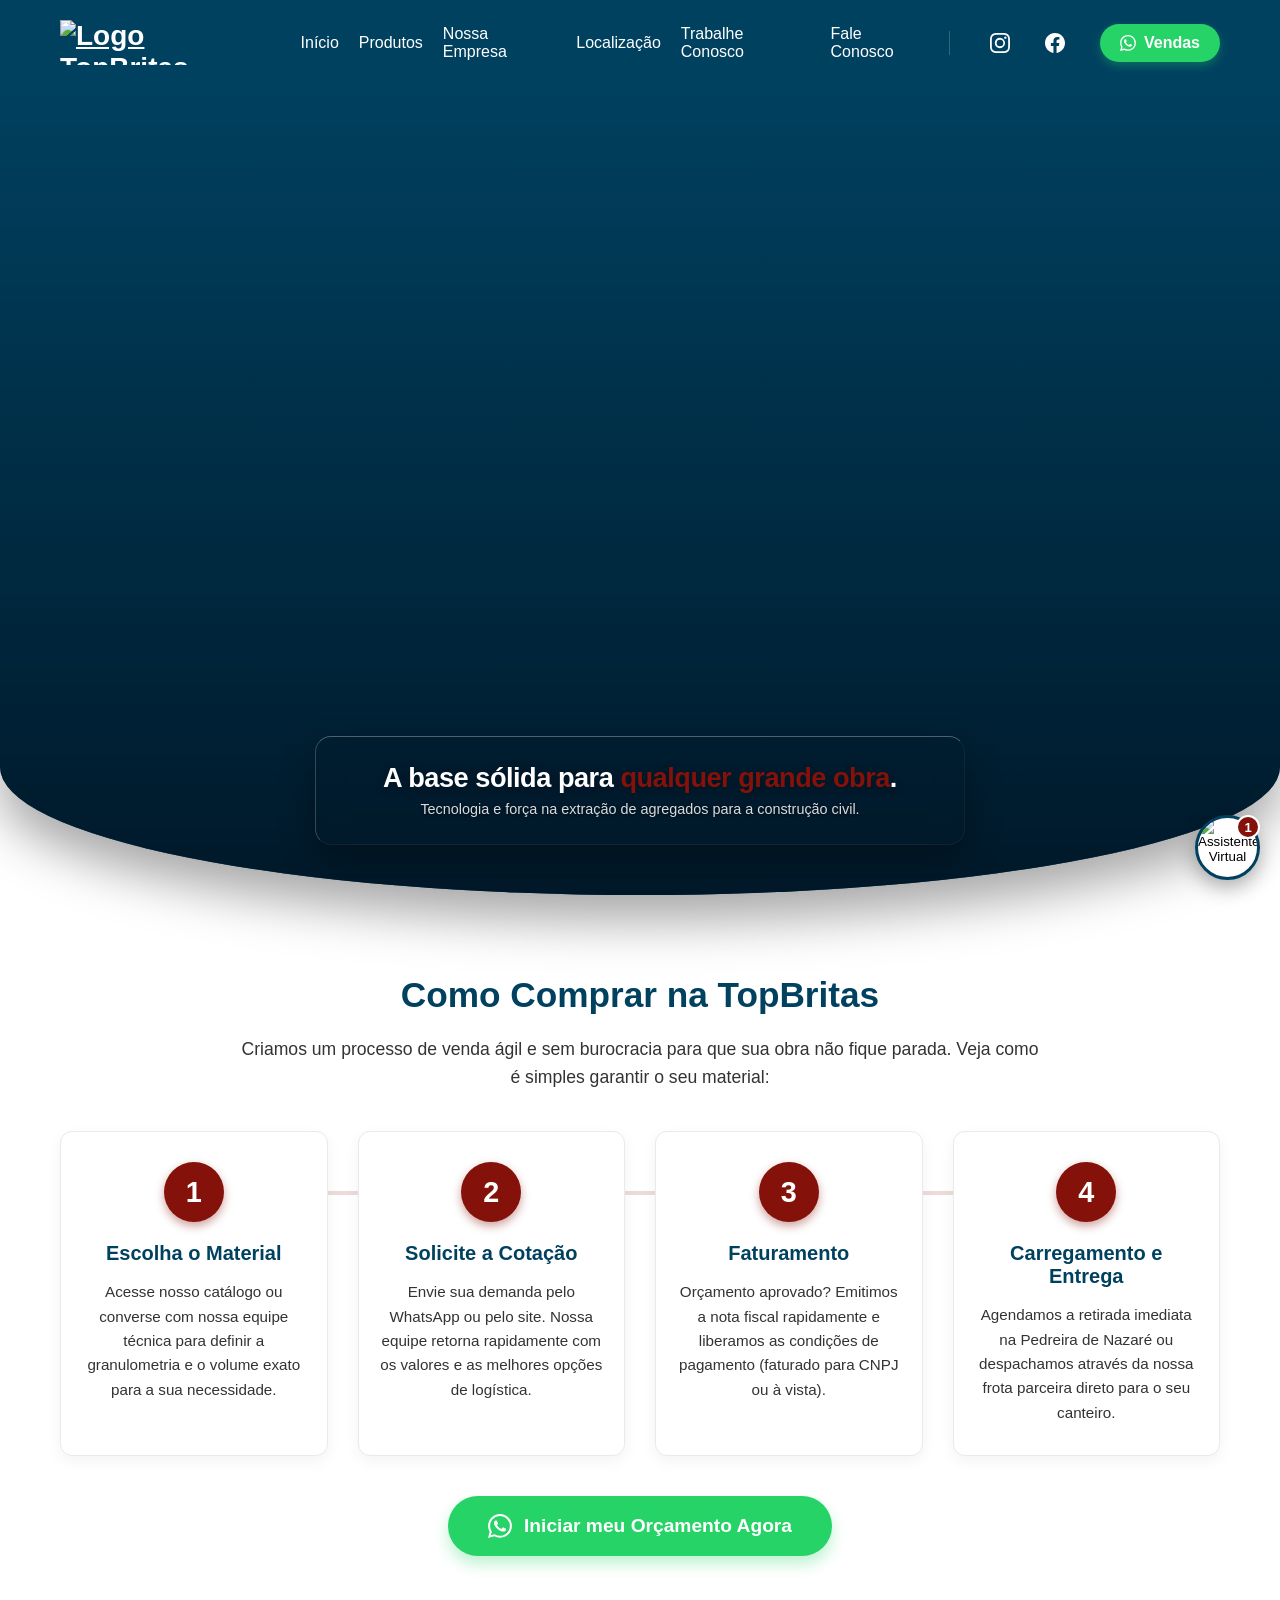
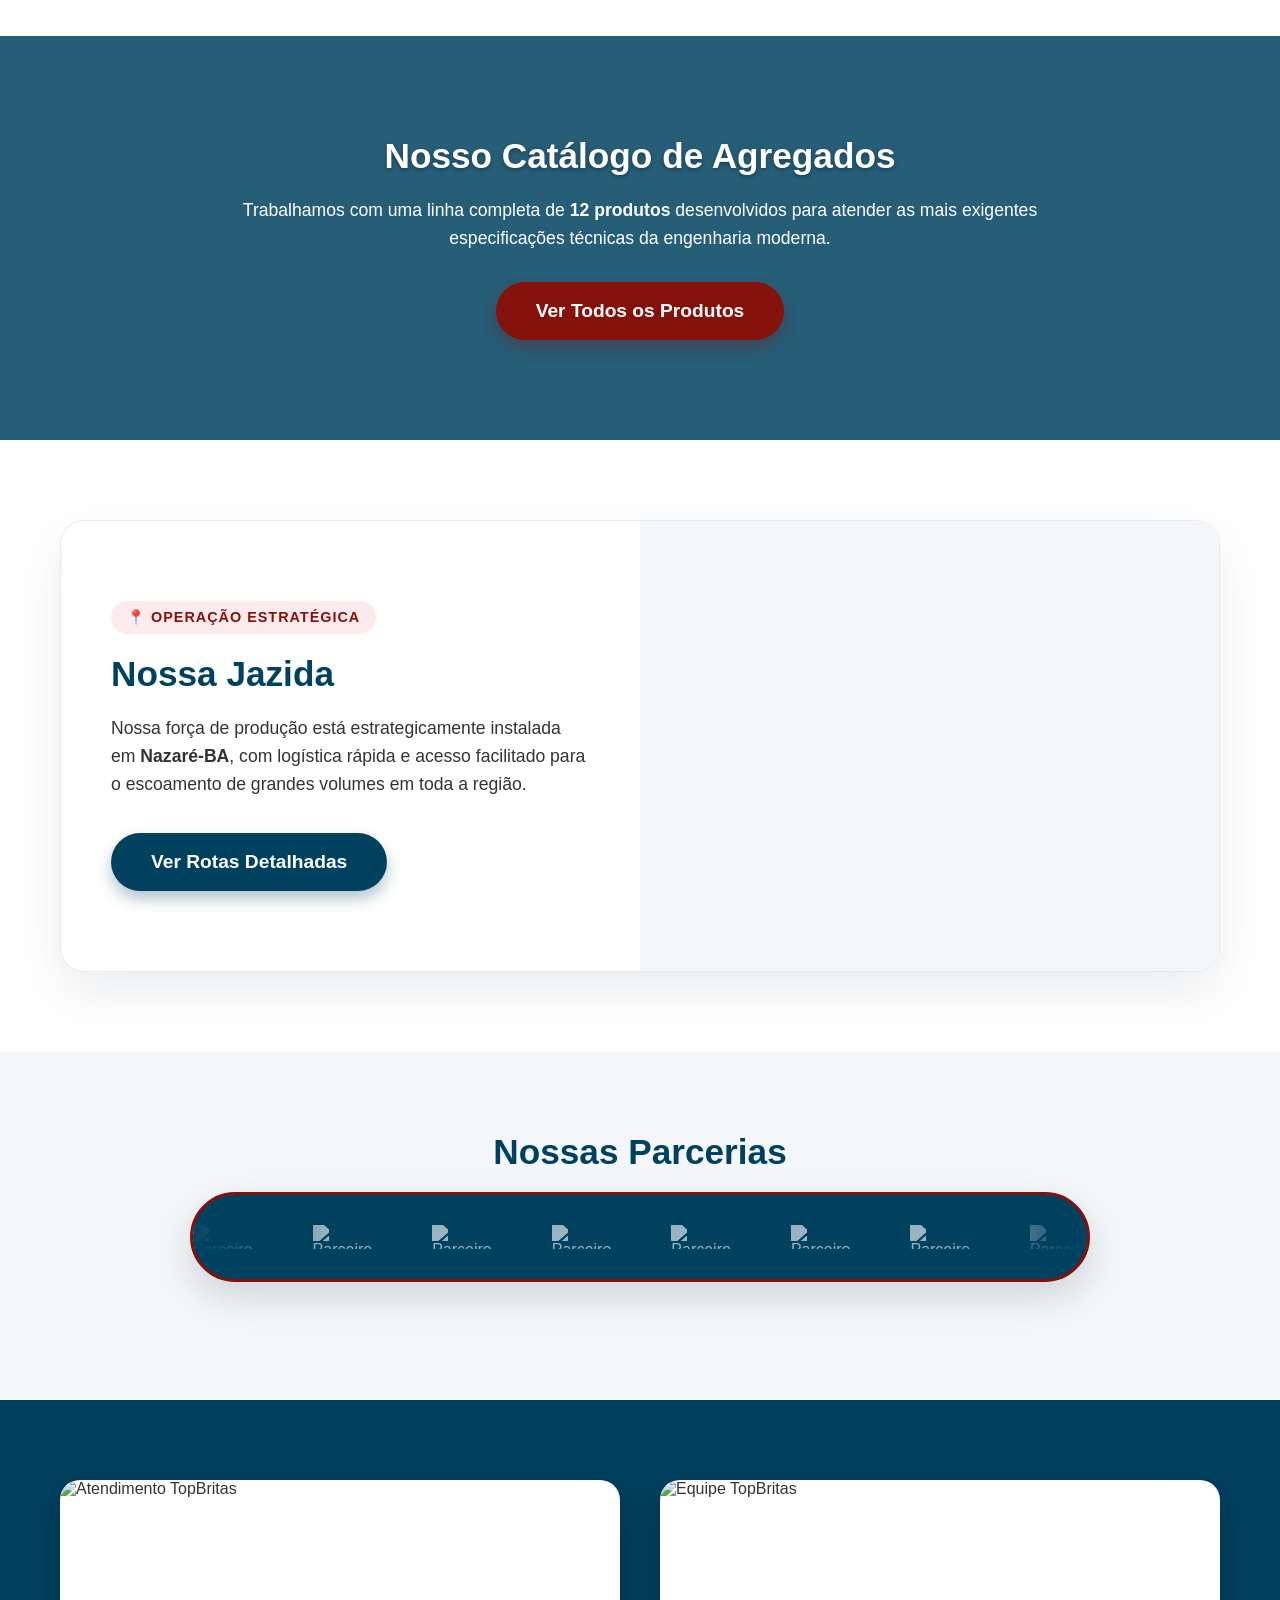
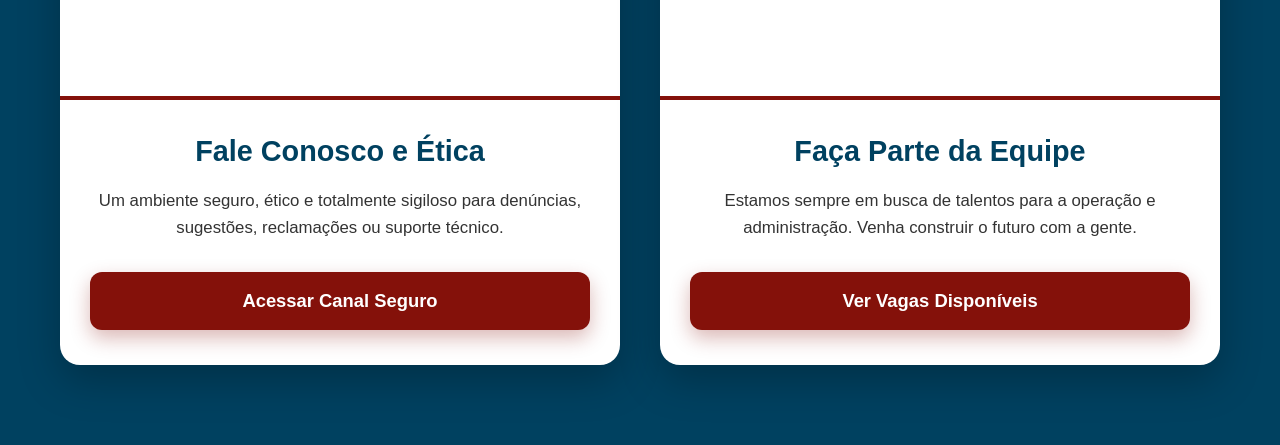
==== index.html @ 346b54e3 "Add files via upload" ====
<!DOCTYPE html>
<html lang="pt-BR">
<head>
    <meta charset="UTF-8">
    <meta name="viewport" content="width=device-width, initial-scale=1.0">
    <title>topbritas</title>
    <link rel="stylesheet" href="style.css">
    
    <!-- Ícone da aba do navegador (Favicon) -->
    <link rel="icon" href="IMG/tb.png" type="image/png">
</head>
<body>

<!-- Cabeçalho e Menu Direcionando para Novas Páginas -->
    <header class="header">
        <div class="container navbar">
            <!-- Logo em Imagem (Substitua o src pelo caminho real da sua logo) -->
            <a href="index.html" class="logo">
                <img src="IMG/Ativo 3Topbritas.png" alt="Logo TopBritas" class="logo-img">
            </a>
           <nav class="menu-desktop">
                <a href="index.html">Início</a>
                <a href="catalogo.html">Produtos</a>
                <a href="empresa.html">Nossa Empresa</a>               
                <a href="#localizacao">Localização</a> 
                <a href="https://gruposv.vagas.solides.com.br/">Trabalhe Conosco</a>
                
                <!-- Link Fale Conosco adicionado de volta aqui -->
                <a href="fale-conosco.html">Fale Conosco</a>
                
                <!-- Divisor visual para separar os links das redes sociais -->
                <span class="divisor-nav"></span>

                <!-- Agrupamento das Redes Sociais e Botão de Vendas -->
                <div class="nav-social">
                    
                    <!-- Ícone do Instagram -->
                    <a href="https://instagram.com/topbritas" target="_blank" title="Instagram" class="icon-nav">
                        <svg xmlns="http://www.w3.org/2000/svg" width="20" height="20" fill="currentColor" viewBox="0 0 16 16">
                            <path d="M8 0C5.829 0 5.556.01 4.703.048 3.85.088 3.269.222 2.76.42a3.917 3.917 0 0 0-1.417.923A3.927 3.927 0 0 0 .42 2.76C.222 3.268.087 3.85.048 4.7.01 5.555 0 5.827 0 8.001c0 2.172.01 2.444.048 3.297.04.852.174 1.433.372 1.942.205.526.478.972.923 1.417.444.445.89.719 1.416.923.51.198 1.09.333 1.942.372C5.555 15.99 5.827 16 8 16s2.444-.01 3.298-.048c.851-.04 1.434-.174 1.943-.372a3.916 3.916 0 0 0 1.416-.923c.445-.445.718-.891.923-1.417.197-.509.332-1.09.372-1.942C15.99 10.445 16 10.173 16 8s-.01-2.445-.048-3.299c-.04-.851-.175-1.433-.372-1.941a3.926 3.926 0 0 0-.923-1.417A3.911 3.911 0 0 0 13.24.42c-.51-.198-1.092-.333-1.943-.372C10.443.01 10.172 0 7.998 0h.003zm-.717 1.442h.718c2.136 0 2.389.007 3.232.046.78.036 1.204.166 1.486.275.373.145.64.319.92.599.28.28.453.546.598.92.11.281.24.705.275 1.485.039.843.047 1.096.047 3.231s-.008 2.389-.047 3.232c-.035.78-.166 1.203-.275 1.485a2.47 2.47 0 0 1-.599.919c-.28.28-.546.453-.92.598-.28.11-.704.24-1.487.276-.843.038-1.096.047-3.232.047s-2.39-.009-3.233-.047c-.78-.036-1.203-.166-1.485-.276a2.478 2.478 0 0 1-.92-.598 2.48 2.48 0 0 1-.6-.92c-.109-.281-.24-.705-.275-1.485-.038-.843-.046-1.096-.046-3.233 0-2.136.008-2.388.046-3.231.036-.78.166-1.204.276-1.486.145-.373.319-.64.599-.92.28-.28.546-.453.92-.598.282-.11.705-.24 1.485-.276.738-.034 1.024-.044 2.515-.045v.002zm4.988 1.328a.96.96 0 1 0 0 1.92.96.96 0 0 0 0-1.92zm-4.27 1.122a4.109 4.109 0 1 0 0 8.217 4.109 4.109 0 0 0 0-8.217zm0 1.441a2.667 2.667 0 1 1 0 5.334 2.667 2.667 0 0 1 0-5.334z"/>
                        </svg>
                    </a>
                    
                    <!-- Ícone do Facebook -->
                    <a href="https://facebook.com/topbritas" target="_blank" title="Facebook" class="icon-nav">
                        <svg xmlns="http://www.w3.org/2000/svg" width="20" height="20" fill="currentColor" viewBox="0 0 16 16">
                            <path d="M16 8.049c0-4.446-3.582-8.05-8-8.05C3.58 0-.002 3.603-.002 8.05c0 4.017 2.926 7.347 6.75 7.951v-5.625h-2.03V8.05H6.75V6.275c0-2.017 1.195-3.131 3.022-3.131.876 0 1.791.157 1.791.157v1.98h-1.009c-.993 0-1.303.621-1.303 1.258v1.51h2.218l-.354 2.326H9.25V16c3.824-.604 6.75-3.934 6.75-7.951z"/>
                        </svg>
                    </a>

                    <!-- Botão de WhatsApp Direto para Vendas -->
                    <a href="https://wa.me/5575982129181?text=Olá!%20Estou%20no%20site%20da%20TopBritas%20e%20gostaria%20de%20falar%20com%20um%20vendedor." target="_blank" title="Falar com Vendedor" class="btn-orcamento nav-whatsapp">
                        <svg xmlns="http://www.w3.org/2000/svg" width="16" height="16" fill="currentColor" viewBox="0 0 16 16" style="margin-right: 8px;">
                            <path d="M13.601 2.326A7.85 7.85 0 0 0 7.994 0C3.627 0 .068 3.558.064 7.926c0 1.399.366 2.76 1.057 3.965L0 16l4.204-1.102a7.9 7.9 0 0 0 3.79.965h.004c4.368 0 7.926-3.558 7.93-7.93A7.9 7.9 0 0 0 13.6 2.326zM7.994 14.521a6.6 6.6 0 0 1-3.356-.92l-.24-.144-2.494.654.666-2.433-.156-.251a6.56 6.56 0 0 1-1.007-3.505c0-3.626 2.957-6.584 6.591-6.584a6.56 6.56 0 0 1 4.66 1.931 6.56 6.56 0 0 1 1.928 4.66c-.004 3.639-2.961 6.592-6.592 6.592m3.615-4.934c-.197-.099-1.17-.578-1.353-.646-.182-.065-.315-.099-.445.099-.133.197-.513.646-.627.775-.114.133-.232.148-.43.05-.197-.1-.836-.308-1.592-.985-.59-.525-.985-1.175-1.103-1.372-.114-.198-.011-.304.088-.403.087-.088.197-.232.296-.346.1-.114.133-.198.198-.33.065-.134.034-.248-.015-.347-.05-.099-.445-1.076-.612-1.47-.16-.389-.323-.335-.445-.34-.114-.005-.247-.007-.38-.007a.73.73 0 0 0-.529.247c-.182.198-.691.677-.691 1.654s.71 1.916.81 2.049c.098.133 1.394 2.132 3.383 2.992.47.205.84.326 1.129.418.475.152.904.129 1.246.08.38-.058 1.171-.48 1.338-.943.164-.464.164-.86.114-.943-.049-.084-.182-.133-.38-.232z"/>
                        </svg>
                        Vendas
                    </a>
                </div>
            </nav>
        </div>
    </header>

   <!-- Entrada: Slider com Efeito de Montanha -->
    <section id="inicio" class="hero-slider-container shape-montanha">
        
        <!-- Slide 1 -->
        <div class="slide ativo" style="background-image: url('IMG/Capasite.png');">
            <div class="overlay">
                <div class="container hero-content">
                    <!-- Nova caixa de texto com efeito moderno -->
                    <div class="hero-text-box">
                        <h1>A base sólida para <span class="destaque-vermelho">qualquer grande obra</span>.</h1>
                        <p>Tecnologia e força na extração de agregados para a construção civil.</p>
                    </div>
                </div>
            </div>
        </div>

        <!-- Slide 2 -->
        <div class="slide" style="background-image: url('IMG/Capasite2.png');">
            <div class="overlay">
                <div class="container hero-content">
                    <div class="hero-text-box">
                        <h1>Capacidade de <span class="destaque-vermelho">Produção Contínua</span>.</h1>
                        <p>Frota própria e maquinário de ponta para atender grandes demandas.</p>
                    </div>
                </div>
            </div>
        </div>

        <!-- Slide 3 -->
        <div class="slide" style="background-image: url('IMG/Capasite3.png');">
            <div class="overlay">
                <div class="container hero-content">
                    <div class="hero-text-box">
                        <h1>Qualidade e <span class="destaque-vermelho">Granulometria Perfeita</span>.</h1>
                        <p>Materiais rigorosamente selecionados para o seu concreto.</p>
                    </div>
                </div>
            </div>
        </div>

    </section>
<!-- Seção: Como Comprar -->
    <section id="como-comprar" class="secao-padrao">
        <div class="container text-center">
            <h2 class="titulo-secao">Como Comprar na TopBritas</h2>
            <p class="texto-descricao" style="margin-bottom: 40px;">
                Criamos um processo de venda ágil e sem burocracia para que sua obra não fique parada. Veja como é simples garantir o seu material:
            </p>

            <div class="passo-a-passo-grid">
                <!-- Passo 1 -->
                <div class="passo-card">
                    <div class="passo-numero">1</div>
                    <h3>Escolha o Material</h3>
                    <p>Acesse nosso catálogo ou converse com nossa equipe técnica para definir a granulometria e o volume exato para a sua necessidade.</p>
                </div>

                <!-- Passo 2 -->
                <div class="passo-card">
                    <div class="passo-numero">2</div>
                    <h3>Solicite a Cotação</h3>
                    <p>Envie sua demanda pelo WhatsApp ou pelo site. Nossa equipe retorna rapidamente com os valores e as melhores opções de logística.</p>
                </div>

                <!-- Passo 3 -->
                <div class="passo-card">
                    <div class="passo-numero">3</div>
                    <h3>Faturamento</h3>
                    <p>Orçamento aprovado? Emitimos a nota fiscal rapidamente e liberamos as condições de pagamento (faturado para CNPJ ou à vista).</p>
                </div>

                <!-- Passo 4 -->
                <div class="passo-card">
                    <div class="passo-numero">4</div>
                    <h3>Carregamento e Entrega</h3>
                    <p>Agendamos a retirada imediata na Pedreira de Nazaré ou despachamos através da nossa frota parceira direto para o seu canteiro.</p>
                </div>
            </div>

            <!-- Botão atualizado com Link do WhatsApp e Ícone SVG -->
            <a href="https://wa.me/5575982129181?text=Olá!%20Vi%20o%20passo%20a%20passo%20no%20site%20e%20gostaria%20de%20iniciar%20meu%20orçamento." target="_blank" class="btn-destaque-grande btn-whatsapp-link" style="margin-top: 40px; display: inline-flex; align-items: center; justify-content: center; gap: 12px;">
                <!-- Ícone oficial do WhatsApp -->
                <svg xmlns="http://www.w3.org/2000/svg" width="24" height="24" fill="currentColor" viewBox="0 0 16 16">
                  <path d="M13.601 2.326A7.85 7.85 0 0 0 7.994 0C3.627 0 .068 3.558.064 7.926c0 1.399.366 2.76 1.057 3.965L0 16l4.204-1.102a7.9 7.9 0 0 0 3.79.965h.004c4.368 0 7.926-3.558 7.93-7.93A7.9 7.9 0 0 0 13.6 2.326zM7.994 14.521a6.6 6.6 0 0 1-3.356-.92l-.24-.144-2.494.654.666-2.433-.156-.251a6.56 6.56 0 0 1-1.007-3.505c0-3.626 2.957-6.584 6.591-6.584a6.56 6.56 0 0 1 4.66 1.931 6.56 6.56 0 0 1 1.928 4.66c-.004 3.639-2.961 6.592-6.592 6.592m3.615-4.934c-.197-.099-1.17-.578-1.353-.646-.182-.065-.315-.099-.445.099-.133.197-.513.646-.627.775-.114.133-.232.148-.43.05-.197-.1-.836-.308-1.592-.985-.59-.525-.985-1.175-1.103-1.372-.114-.198-.011-.304.088-.403.087-.088.197-.232.296-.346.1-.114.133-.198.198-.33.065-.134.034-.248-.015-.347-.05-.099-.445-1.076-.612-1.47-.16-.389-.323-.335-.445-.34-.114-.005-.247-.007-.38-.007a.73.73 0 0 0-.529.247c-.182.198-.691.677-.691 1.654s.71 1.916.81 2.049c.098.133 1.394 2.132 3.383 2.992.47.205.84.326 1.129.418.475.152.904.129 1.246.08.38-.058 1.171-.48 1.338-.943.164-.464.164-.86.114-.943-.049-.084-.182-.133-.38-.232z"/>
                </svg>
                Iniciar meu Orçamento Agora
            </a>
        </div>
    </section>


<!-- Chamada para Produtos (Link para o Catálogo com Efeito Parallax) -->
    <section id="produtos" class="secao-padrao bg-parallax-catalogo">
        <div class="container text-center conteudo-frente">
            <h2 class="titulo-secao text-branco">Nosso Catálogo de Agregados</h2>
            <p class="texto-descricao text-branco" style="margin-bottom: 30px;">
                Trabalhamos com uma linha completa de <strong>12 produtos</strong> desenvolvidos para atender as mais exigentes especificações técnicas da engenharia moderna.
            </p>
            <a href="catalogo.html" class="btn-destaque-grande">
                 Ver Todos os Produtos
            </a>
        </div>
    </section>

<!-- Chamada para Localização (Design em Card Premium) -->
    <section id="localizacao" class="secao-padrao">
        <div class="container">
            <div class="card-localizacao-premium">
                
                <!-- Lado Esquerdo: Texto e Botão -->
                <div class="texto-localizacao">
                    <div class="badge-local">📍 Operação Estratégica</div>
                    <h2 class="titulo-secao" style="text-align: left; margin-bottom: 20px;">Nossa Jazida</h2>
                    <p class="texto-descricao" style="text-align: left; margin: 0 0 35px 0;">
                        Nossa força de produção está estrategicamente instalada em <strong>Nazaré-BA</strong>, com logística rápida e acesso facilitado para o escoamento de grandes volumes em toda a região.
                    </p>
                    <a href="https://maps.app.goo.gl/4czKxafZ7vhuCdaz5" target="_blank" rel="noopener noreferrer" class="btn-destaque-grande btn-azul">
                        Ver Rotas Detalhadas
                    </a>
                </div>
                
                <!-- Lado Direito: Mapa do Google -->
                <div class="mapa-container-grid">
                    <iframe 
                        src="https://www.google.com/maps/embed?pb=!1m18!1m12!1m3!1d3887.393469949805!2d-38.98560092492296!3d-13.01059708730844!2m3!1f0!2f0!3f0!3m2!1i1024!2i768!4f13.1!3m3!1m2!1s0x73e1f9b4dd6351f%3A0x972bc984f5553dd0!2zVG9wYnJpdGFzIE1pbmVyYcOnw6Nv!5e0!3m2!1spt-BR!2sbr!4v1785154177154!5m2!1spt-BR!2sbr"
                        width="100%" 
                        height="100%" 
                        style="border:0;" 
                        allowfullscreen="" 
                        loading="lazy" 
                        referrerpolicy="no-referrer-when-downgrade">
                    </iframe>
                </div>
                
            </div>
        </div>
    </section>

    <!-- Seção: Nossos Parceiros (Com fundo branco mais escuro/acinzentado) -->
    <!-- Adicionada a cor #f4f7f9 diretamente no estilo da seção -->
    <section id="parceiros" class="secao-padrao" style="background-color: #f4f7f9;">
        <div class="container text-center">
            <h2 class="titulo-secao">Nossas Parcerias</h2>
            
            <div class="partners-wrapper">
                <div class="partners-strip">
                    <div class="partners-track">
                        <img src="IMG/Logos de Parceiros/CSS.png" alt="Parceiro" class="partner-logo">
                        <img src="IMG/Logos de Parceiros/PVV.png" alt="Parceiro" class="partner-logo">
                        <img src="IMG/Logos de Parceiros/MSV.png" alt="Parceiro" class="partner-logo">
                        <img src="IMG/Logos de Parceiros/Super.png" alt="Parceiro" class="partner-logo">
                        <img src="IMG/Logos de Parceiros/Top.png" alt="Parceiro" class="partner-logo">
                        <img src="IMG/Logos de Parceiros/PF.png" alt="Parceiro" class="partner-logo">
                        <img src="IMG/Logos de Parceiros/ViaNobre.png" alt="Parceiro" class="partner-logo">

                        <img src="IMG/Logos de Parceiros/CSS.png" alt="Parceiro" class="partner-logo">
                        <img src="IMG/Logos de Parceiros/PVV.png" alt="Parceiro" class="partner-logo">
                        <img src="IMG/Logos de Parceiros/MSV.png" alt="Parceiro" class="partner-logo">
                        <img src="IMG/Logos de Parceiros/Super.png" alt="Parceiro" class="partner-logo">
                        <img src="IMG/Logos de Parceiros/Top.png" alt="Parceiro" class="partner-logo">
                        <img src="IMG/Logos de Parceiros/PF.png" alt="Parceiro" class="partner-logo">
                        <img src="IMG/Logos de Parceiros/ViaNobre.png" alt="Parceiro" class="partner-logo">
                    </div>
                </div>

                <div class="partner-message">
                    Construir bases sólidas exige grandes alianças. Nossos parceiros garantem a excelência e a inovação na sua obra!
                </div>
            </div>
        </div>
    </section>
<!-- Chamada para Contato e Vagas (Cards com Imagem) -->
    <section id="contato" class="secao-padrao" style="background-color: var(--azul-top);">
        <div class="container">
            <div class="contato-grid">
                
                <!-- Card: Fale Conosco -->
                <div class="box-card-moderno">
                    <!-- Substitua o src pela sua imagem de referência -->
                    <img src="IMG/Imagem support.png" alt="Atendimento TopBritas" class="img-card-topo">
                    <div class="conteudo-card">
                        <h2 class="titulo-secao" style="font-size: 1.8rem;">Fale Conosco e Ética</h2>
                        <p>Um ambiente seguro, ético e totalmente sigiloso para denúncias, sugestões, reclamações ou suporte técnico.</p>
                        <a href="fale-conosco.html" class="btn-destaque-grande btn-card">Acessar Canal Seguro</a>
                    </div>
                </div>

                <!-- Card: Trabalhe Conosco -->
                <div class="box-card-moderno">
                    <!-- Substitua o src pela sua imagem de referência -->
                    <img src="IMG/vagas de emprego.png" alt="Equipe TopBritas" class="img-card-topo">
                    <div class="conteudo-card">
                        <h2 class="titulo-secao" style="font-size: 1.8rem;">Faça Parte da Equipe</h2>
                        <p>Estamos sempre em busca de talentos para a operação e administração. Venha construir o futuro com a gente.</p>
                        <a href="https://gruposv.vagas.solides.com.br/" class="btn-destaque-grande btn-card">Ver Vagas Disponíveis</a>
                    </div>
                </div>

            </div>
        </div>
    </section>


    <!-- Assistente Virtual (Vicentinho) -->
    <div class="chat-container">
 <div class="chat-box" id="caixa-chat">
            <div class="chat-header">
                <div style="display: flex; align-items: center; gap: 12px;">
                    <!-- Substitua o link abaixo pela imagem real do seu bot -->
                    <img src="IMG/vicente 1.png" alt="Avatar Inteligência" class="avatar-bot">
                    <span>Fale com o Vicentinho</span>
                </div>
                <button id="fechar-chat" class="btn-fechar">×</button>
            </div>
            
            <div class="chat-body" id="chat-messages">
                <!-- As mensagens vão aparecer aqui dinamicamente -->
            </div>
            <div class="chat-input">
                <input type="text" placeholder="Digite sua mensagem...">
                <button>Enviar</button>
            </div>
        </div>
        <!-- Botão Redondo com Foto e Notificação -->
        <button class="btn-vicentinho-img" id="btn-vicentinho">
            <!-- Use a mesma imagem que você colocou no cabeçalho do chat -->
            <img src="IMG/vicente 1.1.png" alt="Assistente Virtual">
            <!-- O número 1 da notificação -->
            <span class="badge-notificacao" id="badge-chat">1</span>
        </button>
    </div>

    <script src="script.js"></script>
</body>
</html>
---- style.css ----
/* Variáveis de Identidade TopBritas */
:root {
    --azul-top: #004160;
    --vermelho-top: #84110A;
    --branco: #FFFFFF;
    --fundo-claro: #f4f4f4;
    --texto-escuro: #333333;
}

* {
    margin: 0;
    padding: 0;
    box-sizing: border-box;
    font-family: 'Segoe UI', Tahoma, Geneva, Verdana, sans-serif;
}

body {
    background-color: var(--branco);
    color: var(--texto-escuro);
}

.container {
    max-width: 1200px;
    margin: 0 auto;
    padding: 0 20px;
}

/* Header */
.header {
    background-color: var(--azul-top);
    padding: 20px 0;
    position: sticky;
    top: 0;
    z-index: 100;
}

.navbar {
    display: flex;
    justify-content: space-between;
    align-items: center;
}

.logo {
    color: var(--branco);
    font-size: 28px;
    font-weight: bold;
}

.logo span {
    color: var(--vermelho-top);
}

.menu-desktop a {
    color: var(--branco);
    text-decoration: none;
    margin-left: 20px;
    font-weight: 500;
}

.btn-orcamento {
    background-color: var(--vermelho-top);
    padding: 10px 20px;
    border-radius: 5px;
}

/* Hero Section */
.hero {
    background-color: var(--azul-top);
    color: var(--branco);
    padding: 100px 20px;
    text-align: center;
}

.hero h1 {
    font-size: 3rem;
    margin-bottom: 20px;
}

.destaque-vermelho {
    color: var(--vermelho-top);
}

/* Produtos */
.produtos-section {
    padding: 80px 0;
    background-color: var(--fundo-claro);
    text-align: center;
}

.produtos-section h2 {
    color: var(--azul-top);
    margin-bottom: 40px;
    font-size: 2.2rem;
}

.produtos-grid {
    display: grid;
    grid-template-columns: repeat(auto-fit, minmax(250px, 1fr));
    gap: 30px;
}

.card-produto {
    background: var(--branco);
    padding: 20px;
    border-radius: 10px;
    box-shadow: 0 4px 6px rgba(0,0,0,0.1);
    border-top: 4px solid var(--azul-top);
    transition: transform 0.3s;
}

.card-produto:hover {
    transform: translateY(-5px);
    border-top-color: var(--vermelho-top);
}

.img-placeholder {
    height: 150px;
    background-color: #e0e0e0;
    display: flex;
    align-items: center;
    justify-content: center;
    border-radius: 5px;
    margin-bottom: 15px;
    color: var(--azul-top);
    font-weight: bold;
}

/* --- Ajustes Mobile (Carrossel e Dots) --- */
.slider-dots {
    display: none; /* Oculto no desktop */
    justify-content: center;
    gap: 8px;
    margin-top: 20px;
}

.dot {
    width: 10px;
    height: 10px;
    background-color: #ccc;
    border-radius: 50%;
    cursor: pointer;
}

.dot.active {
    background-color: var(--vermelho-top);
}

@media (max-width: 768px) {
    .carrossel-container {
        overflow-x: auto;
        scroll-snap-type: x mandatory;
        padding-bottom: 10px;
        /* Esconde a barra de rolagem */
        -ms-overflow-style: none;
        scrollbar-width: none;
    }
    
    .carrossel-container::-webkit-scrollbar {
        display: none;
    }

    .produtos-grid {
        display: flex;
        gap: 15px;
    }

    .card-produto {
        min-width: 80vw; /* Ocupa 80% da tela mobile */
        scroll-snap-align: center;
    }

    .slider-dots {
        display: flex;
    }
}

/* --- Assistente Virtual --- */
.chat-container {
    position: fixed;
    bottom: 20px;
    right: 20px;
    z-index: 999;
    display: flex;
    flex-direction: column;
    align-items: flex-end;
}

/* A caixa sobe exatamente acima do botão */
.chat-box {
    width: 300px;
    background: var(--branco);
    border-radius: 10px;
    box-shadow: 0 5px 15px rgba(0,0,0,0.2);
    margin-bottom: 15px;
    display: none; /* Oculta por padrão */
    flex-direction: column;
    overflow: hidden;
    border: 1px solid var(--azul-top);
}

.chat-box.ativo {
    display: flex;
}

.chat-header {
    background: var(--azul-top);
    color: var(--branco);
    padding: 15px;
    font-weight: bold;
    display: flex;
    justify-content: space-between;
    align-items: center;
}

.btn-fechar {
    background: none;
    border: none;
    color: var(--branco);
    font-size: 20px;
    cursor: pointer;
}

.chat-body {
    padding: 15px;
    height: 150px;
    background-color: var(--fundo-claro);
    font-size: 14px;
}

.chat-input {
    display: flex;
    padding: 10px;
    border-top: 1px solid #ddd;
}

.chat-input input {
    flex: 1;
    padding: 8px;
    border: 1px solid #ccc;
    border-radius: 5px;
    margin-right: 5px;
}

.chat-input button {
    background: var(--vermelho-top);
    color: var(--branco);
    border: none;
    padding: 8px 12px;
    border-radius: 5px;
    cursor: pointer;
}

/* ========================================================== */
/* --- NOVO BOTÃO FLUTUANTE DO CHAT (FOTO + NOTIFICAÇÃO)  --- */
/* ========================================================== */

.btn-vicentinho-img {
    position: relative;
    width: 65px;  /* Tamanho da bolinha */
    height: 65px;
    border-radius: 50%; /* Deixa perfeitamente redondo */
    border: 3px solid var(--azul-top); /* Borda com a cor da marca */
    background-color: var(--branco);
    cursor: pointer;
    padding: 0;
    box-shadow: 0 8px 20px rgba(0,0,0,0.3); /* Sombra elegante */
    transition: transform 0.3s ease;
    display: flex;
    align-items: center;
    justify-content: center;
    /* Remove bordas nativas de botões */
    outline: none; 
}

/* Efeito ao passar o mouse */
.btn-vicentinho-img:hover {
    transform: scale(1.1) translateY(-5px);
}

/* Ajuste perfeito da foto dentro do botão */
.btn-vicentinho-img img {
    width: 100%;
    height: 100%;
    border-radius: 50%;
    object-fit: cover;
}

/* Bolinha Vermelha de Notificação ("1") */
.badge-notificacao {
    position: absolute;
    top: -3px;
    right: -3px;
    background-color: var(--vermelho-top); /* Vermelho chamativo */
    color: var(--branco);
    font-size: 13px;
    font-weight: bold;
    width: 24px;
    height: 24px;
    border-radius: 50%;
    display: flex;
    align-items: center;
    justify-content: center;
    border: 2px solid var(--branco); /* Borda branca para destacar da foto */
    
    /* Ativa a animação piscante (pulsar) */
    animation: pulsarNotificacao 2s infinite; 
}

/* Animação que faz a notificação pulsar como um radar */
@keyframes pulsarNotificacao {
    0% {
        transform: scale(1);
        box-shadow: 0 0 0 0 rgba(132, 17, 10, 0.7); /* Cor do seu vermelho */
    }
    70% {
        transform: scale(1.1);
        box-shadow: 0 0 0 10px rgba(132, 17, 10, 0); /* Expande e some */
    }
    100% {
        transform: scale(1);
        box-shadow: 0 0 0 0 rgba(132, 17, 10, 0);
    }
}

/* --- Novas Seções e Utilitários --- */
.secao-padrao {
    padding: 80px 0;
}

.bg-claro {
    background-color: var(--fundo-claro);
}

.bg-azul {
    background-color: var(--azul-top);
    border-radius: 10px;
}

.text-center { text-align: center; }
.text-branco { color: var(--branco) !important; }
.mt-20 { margin-top: 20px; }

.titulo-secao {
    color: var(--azul-top);
    margin-bottom: 20px;
    font-size: 2.2rem;
}

.texto-descricao {
    font-size: 1.1rem;
    color: var(--texto-escuro);
    max-width: 800px;
    margin: 0 auto;
    line-height: 1.6;
}

/* --- Hero Slider (Entrada com Imagens Passando) --- */
.hero-slider-container {
    position: relative;
    width: 100%;
    height: 90vh; /* Ocupa quase toda a tela ao entrar */
    overflow: hidden;
    background-color: var(--azul-top);
}

.slide {
    position: absolute;
    top: 0;
    left: 0;
    width: 100%;
    height: 100%;
    background-size: cover;
    background-position: center;
    opacity: 0;
    /* Aqui está o segredo: 2.5 segundos para a imagem aparecer e sumir bem devagar */
    transition: opacity 2.5s ease-in-out; 
    z-index: 1;
}

.slide.ativo {
    opacity: 1;
    z-index: 2;
}

/* --- Mapa de Localização --- */
.mapa-placeholder {
    width: 100%;
    height: 400px;
    background-color: #ddd;
    margin-top: 40px;
    display: flex;
    align-items: center;
    justify-content: center;
    color: #666;
    border-radius: 10px;
}

/* --- Formulários de Contato e Vagas --- */
.contato-grid {
    display: grid;
    grid-template-columns: 1fr 1fr;
    gap: 40px;
}

@media (max-width: 768px) {
    .contato-grid { grid-template-columns: 1fr; }
    .hero-content h1 { font-size: 2.2rem; }
}

.box-contato {
    padding: 40px;
    background-color: var(--branco);
    border-radius: 10px;
    box-shadow: 0 4px 15px rgba(0,0,0,0.05);
}

.form-padrao {
    display: flex;
    flex-direction: column;
    gap: 15px;
    margin-top: 20px;
}

.form-padrao input, 
.form-padrao textarea {
    width: 100%;
    padding: 12px;
    border: 1px solid #ccc;
    border-radius: 5px;
    font-size: 16px;
}

.btn-enviar {
    background-color: var(--vermelho-top);
    color: var(--branco);
    border: none;
    padding: 15px;
    border-radius: 5px;
    font-size: 16px;
    font-weight: bold;
    cursor: pointer;
    transition: background 0.3s;
}

.btn-enviar:hover {
    background-color: #630c07;
}

.btn-secundario {
    background-color: var(--branco);
    color: var(--azul-top);
}

.btn-secundario:hover {
    background-color: #f4f4f4;
}

.upload-area {
    text-align: center;
    padding: 10px;
    border: 2px dashed rgba(255,255,255,0.5);
    border-radius: 5px;
}

.btn-upload {
    color: var(--branco);
    cursor: pointer;
    font-weight: bold;
}

/* --- Efeito de Montanha Arredondada no Topo --- */
.shape-montanha {
    /* Cria a curva suave na base */
    border-radius: 0 0 50% 50% / 0 0 10vw 10vw;
    
    /* Sombra bem mais marcante, profunda e elegante */
    box-shadow: 0 25px 50px rgba(0, 0, 0, 0.35);
    
    /* O SEGREDO: Garante que o slider e sua sombra fiquem POR CIMA da seção branca de baixo */
    position: relative;
    z-index: 10; 
}

@media (max-width: 768px) {
    .shape-montanha {
        border-radius: 0 0 50% 50% / 0 0 5vw 5vw;
        /* Sombra levemente ajustada para não ficar exagerada no celular */
        box-shadow: 0 15px 30px rgba(0, 0, 0, 0.3); 
    }
}
/* --- Botões de Chamada (CTAs) --- */
.btn-destaque-grande {
    display: inline-block;
    background-color: var(--vermelho-top);
    color: var(--branco);
    padding: 18px 40px;
    border-radius: 30px;
    font-size: 1.2rem;
    font-weight: bold;
    text-decoration: none;
    box-shadow: 0 8px 15px rgba(132, 17, 10, 0.3);
    transition: transform 0.3s, background-color 0.3s;
}

.btn-destaque-grande:hover {
    background-color: #630c07;
    transform: translateY(-3px);
}

.btn-azul {
    background-color: var(--azul-top);
    box-shadow: 0 8px 15px rgba(0, 65, 96, 0.3);
}

.btn-azul:hover {
    background-color: #002b40;
}

.block-link {
    display: inline-block;
    width: 100%;
    text-decoration: none;
    padding: 15px 0;
    border-radius: 8px;
}
/* --- Seção Como Comprar (Passo a Passo) --- */
.passo-a-passo-grid {
    display: grid;
    grid-template-columns: repeat(auto-fit, minmax(220px, 1fr));
    gap: 30px;
    position: relative;
    z-index: 1;
}

.passo-card {
    background-color: var(--branco);
    padding: 30px 20px;
    border-radius: 12px;
    box-shadow: 0 5px 15px rgba(0,0,0,0.05);
    border: 1px solid #eaeaea;
    transition: transform 0.3s ease, box-shadow 0.3s ease, border-color 0.3s ease;
    background-clip: padding-box;
}

.passo-card:hover {
    transform: translateY(-8px);
    box-shadow: 0 12px 25px rgba(0, 65, 96, 0.15);
    border-color: var(--azul-top);
}

.passo-numero {
    background-color: var(--vermelho-top);
    color: var(--branco);
    width: 60px;
    height: 60px;
    border-radius: 50%;
    display: flex;
    align-items: center;
    justify-content: center;
    font-size: 1.8rem;
    font-weight: bold;
    margin: 0 auto 20px auto;
    box-shadow: 0 4px 10px rgba(132, 17, 10, 0.4);
    transition: transform 0.3s;
}

.passo-card:hover .passo-numero {
    transform: scale(1.1) rotate(5deg);
}

.passo-card h3 {
    color: var(--azul-top);
    margin-bottom: 15px;
    font-size: 1.25rem;
}

.passo-card p {
    font-size: 0.95rem;
    color: var(--texto-escuro);
    line-height: 1.6;
}

/* Linha conectora de progresso visível apenas em telas maiores (Desktop) */
@media (min-width: 992px) {
    .passo-a-passo-grid::before {
        content: '';
        position: absolute;
        top: 60px; /* Altura exata para passar no meio dos círculos numéricos */
        left: 10%;
        right: 10%;
        height: 4px;
        background-color: var(--vermelho-top);
        opacity: 0.15;
        z-index: -1;
    }
}

.chat-body {
    padding: 15px;
    height: 350px; /* Aumentei a altura para caber bem os botões */
    background-color: var(--fundo-claro);
    font-size: 14px;
    overflow-y: auto; /* Adiciona barra de rolagem quando necessário */
    display: flex;
    flex-direction: column;
}

/* ========================================================== */
/* --- EFEITO PARALLAX (FUNDO FIXO) - SEÇÃO CATÁLOGO      --- */
/* ========================================================== */
.bg-parallax-catalogo {
    position: relative;
    /* Coloque o link/caminho da foto real da sua pedreira aqui dentro de url() */
    background-image: url('IMG/DSC02509.jpg');
    
    /* É ESTA LINHA QUE DEIXA A IMAGEM PARADA AO ROLAR */
    background-attachment: fixed; 
    
    background-position: center;
    background-repeat: no-repeat;
    background-size: cover;
    padding: 100px 0; /* Dá mais espaço (altura) para a imagem aparecer bem */
}

/* Criando a película azul transparente por cima da imagem */
.bg-parallax-catalogo::before {
    content: '';
    position: absolute;
    top: 0;
    left: 0;
    right: 0;
    bottom: 0;
    /* Cor Azul da TopBritas (RGB: 0, 65, 96) com 85% de visibilidade */
    background-color: rgba(0, 65, 96, 0.85); 
    z-index: 1;
}

/* Joga o texto e o botão para a frente da película azul */
.bg-parallax-catalogo .conteudo-frente {
    position: relative;
    z-index: 2;
}

/* Força o título a ficar branco nessa seção específica */
.bg-parallax-catalogo .titulo-secao {
    color: var(--branco);
    text-shadow: 0 2px 4px rgba(0,0,0,0.3); /* Dá um leve sombreado para leitura */
}

/* ========================================================== */
/* --- ESTILOS DO CATÁLOGO DE PRODUTOS E CARRINHO         --- */
/* ========================================================== */
.pb-100 { padding-bottom: 120px; } /* Espaço para a barra não cobrir o último produto */

.catalogo-grid {
    display: grid;
    grid-template-columns: repeat(auto-fit, minmax(240px, 1fr));
    gap: 30px;
}

.card-catalogo {
    background-color: var(--branco);
    border-radius: 12px;
    padding: 20px;
    box-shadow: 0 4px 10px rgba(0,0,0,0.05);
    border: 1px solid #eaeaea;
    text-align: center;
    transition: transform 0.3s, border-color 0.3s;
}

.card-catalogo:hover {
    transform: translateY(-5px);
    border-color: var(--azul-top);
}

/* Caixa onde a imagem fica guardada */
.img-produto {
    height: 160px;
    background-color: #dbe4e8;
    display: flex;
    align-items: center;
    justify-content: center;
    border-radius: 8px;
    margin-bottom: 15px;
    overflow: hidden; /* IMPORTANTE: Garante que a foto não vaze das bordas arredondadas */
}

/* Configuração da foto para preencher o espaço todo perfeitamente */
.img-produto img {
    width: 100%;
    height: 100%;
    object-fit: cover; /* Corta as sobras sem distorcer ou amassar a imagem */
    transition: transform 0.4s ease; /* Prepara o efeito de animação */
}

/* Efeito Premium: A imagem dá um leve zoom quando o cliente passa o mouse no card */
.card-catalogo:hover .img-produto img {
    transform: scale(1.1);
}

.card-catalogo h3 {
    color: var(--azul-top);
    font-size: 1.1rem;
    margin-bottom: 15px;
    height: 45px; /* Mantém os cartões alinhados se o nome for grande */
}

/* Área onde digita o volume */
.controle-compra {
    display: flex;
    align-items: center;
    justify-content: center;
    background-color: var(--fundo-claro);
    border-radius: 30px;
    padding: 5px 15px;
    border: 1px solid #ccc;
}

.input-m3 {
    width: 60px;
    border: none;
    background: transparent;
    text-align: center;
    font-size: 1.2rem;
    font-weight: bold;
    color: var(--texto-escuro);
    outline: none;
}

.unidade {
    color: #666;
    font-weight: bold;
    margin-left: 5px;
}

/* --- Barra Inferior (Carrinho Flutuante) --- */
.barra-carrinho {
    position: fixed;
    bottom: 0;
    left: 0;
    width: 100%;
    background-color: var(--azul-top);
    color: var(--branco);
    padding: 15px 0;
    box-shadow: 0 -5px 15px rgba(0,0,0,0.2);
    transform: translateY(100%); /* Fica escondida para baixo por padrão */
    transition: transform 0.4s ease-in-out;
    z-index: 1000;
}

.barra-carrinho.ativa {
    transform: translateY(0); /* Sobe quando tem item */
}

.flex-carrinho {
    display: flex;
    justify-content: space-between;
    align-items: center;
}

.resumo {
    font-size: 1.1rem;
    font-weight: bold;
}

.resumo small {
    font-weight: normal;
    color: #aed3e6;
}

#qtd-itens {
    color: var(--vermelho-top);
    font-size: 1.4rem;
    background: var(--branco);
    padding: 2px 10px;
    border-radius: 20px;
}

.btn-whatsapp-carrinho {
    background-color: #25D366; /* Verde oficial do WhatsApp */
    color: var(--branco);
    border: none;
    padding: 15px 25px;
    border-radius: 30px;
    font-size: 1.1rem;
    font-weight: bold;
    cursor: pointer;
    box-shadow: 0 4px 10px rgba(37, 211, 102, 0.4);
    transition: background 0.3s, transform 0.2s;
}

.btn-whatsapp-carrinho:hover {
    background-color: #1ebe5d;
    transform: scale(1.05);
}

@media (max-width: 768px) {
    .flex-carrinho {
        flex-direction: column;
        gap: 15px;
        text-align: center;
    }
    .btn-whatsapp-carrinho {
        width: 100%;
    }
}

/* --- Botões de Quantidade (- e +) --- */
.controle-compra {
    display: flex;
    align-items: center;
    justify-content: space-between;
    background-color: var(--fundo-claro);
    border-radius: 30px;
    padding: 5px;
    border: 1px solid #ccc;
}

.btn-qtd {
    background-color: var(--azul-top);
    color: var(--branco);
    border: none;
    width: 35px;
    height: 35px;
    border-radius: 50%;
    font-size: 1.2rem;
    font-weight: bold;
    cursor: pointer;
    display: flex;
    align-items: center;
    justify-content: center;
    transition: background 0.3s, transform 0.1s;
}

.btn-qtd:active { transform: scale(0.9); }
.btn-qtd:hover { background-color: var(--vermelho-top); }

.input-m3 {
    width: 50px;
    border: none;
    background: transparent;
    text-align: center;
    font-size: 1.1rem;
    font-weight: bold;
    color: var(--texto-escuro);
    outline: none;
}

/* --- Janela Modal (Resumo do Pedido) --- */
.modal-overlay {
    position: fixed;
    top: 0; left: 0; right: 0; bottom: 0;
    background-color: rgba(0, 65, 96, 0.8);
    display: flex;
    align-items: center;
    justify-content: center;
    z-index: 2000;
    opacity: 0;
    visibility: hidden;
    transition: opacity 0.3s ease;
}

.modal-overlay.ativo {
    opacity: 1;
    visibility: visible;
}

.modal-content {
    background: var(--branco);
    width: 90%;
    max-width: 400px;
    border-radius: 12px;
    overflow: hidden;
    box-shadow: 0 10px 30px rgba(0,0,0,0.3);
    transform: translateY(20px);
    transition: transform 0.3s ease;
}

.modal-overlay.ativo .modal-content { transform: translateY(0); }

.modal-header {
    background-color: var(--azul-top);
    color: var(--branco);
    padding: 15px 20px;
    display: flex;
    justify-content: space-between;
    align-items: center;
}

.modal-header h2 { font-size: 1.2rem; margin: 0; }

.btn-fechar-modal {
    background: none; border: none; color: var(--branco);
    font-size: 1.8rem; cursor: pointer; line-height: 1;
}

.modal-body { padding: 20px; max-height: 50vh; overflow-y: auto; }

.lista-resumo-pedido { list-style: none; padding: 0; margin: 0; }

.lista-resumo-pedido li {
    display: flex; justify-content: space-between;
    padding: 10px 0; border-bottom: 1px solid #eee;
    font-size: 1rem; color: var(--texto-escuro);
}

.lista-resumo-pedido li:last-child { border-bottom: none; }

.modal-footer {
    background-color: var(--fundo-claro);
    padding: 20px;
    border-top: 1px solid #ddd;
}

.total-modal {
    display: flex; justify-content: space-between;
    font-size: 1.2rem; color: var(--azul-top);
}


/* --- Overlay com Gradiente (Imagem brilhando no topo) --- */
.overlay {
    position: absolute;
    top: 0; left: 0; right: 0; bottom: 0;
    /* Gradiente sutil, quase invisível em cima e escuro na base */
    background: linear-gradient(to bottom, rgba(0, 65, 96, 0.05) 0%, rgba(0, 20, 35, 0.9) 100%); 
    display: flex;
    align-items: flex-end; 
    justify-content: center;
    padding-bottom: 50px; /* Deixa bem colado na parte de baixo */
}

.hero-content {
    text-align: center;
    color: var(--branco);
    width: 100%;
}

/* ========================================================== */
/* --- AJUSTES DA LOGO E TEXTOS DO SLIDER (DESIGN PREMIUM)--- */
/* ========================================================== */

.logo-img {
    max-height: 45px; 
    width: auto;
    display: block;
    transition: transform 0.3s;
}

.logo:hover .logo-img {
    transform: scale(1.05); 
}

/* Caixa de vidro ultra elegante e compacta */
.hero-text-box {
    background: rgba(0, 25, 40, 0.25); /* Mais transparente */
    backdrop-filter: blur(16px); /* Desfoque mais forte (Efeito Apple) */
    -webkit-backdrop-filter: blur(16px); 
    padding: 25px 35px; /* Caixa bem menor e mais justa */
    max-width: 650px; /* Largura reduzida para não esticar muito */
    border-radius: 16px; /* Curvatura delicada */
    
    /* Efeito de Vidro 3D: borda superior mais clara que a inferior */
    border-top: 1px solid rgba(255, 255, 255, 0.3);
    border-left: 1px solid rgba(255, 255, 255, 0.2);
    border-bottom: 1px solid rgba(255, 255, 255, 0.05);
    border-right: 1px solid rgba(255, 255, 255, 0.05);
    
    margin: 0 auto;
    box-shadow: 0 15px 35px rgba(0, 0, 0, 0.3); 
    
    opacity: 0;
    transform: translateY(30px);
    animation: fadeUpBox 1.2s cubic-bezier(0.2, 0.8, 0.2, 1) forwards; 
    animation-delay: 0.2s; 
}

.slide.ativo .hero-text-box {
    animation: fadeUpBox 1.2s cubic-bezier(0.2, 0.8, 0.2, 1) forwards;
    animation-delay: 0.2s;
}

/* Título ainda menor e mais refinado */
.hero-text-box h1 {
    font-size: 1.7rem; /* Reduzido para ficar mais delicado */
    font-weight: 700;
    letter-spacing: -0.5px; 
    text-shadow: 0 2px 10px rgba(0,0,0,0.4); 
    margin-bottom: 5px; /* Mais colado no texto de baixo */
}

/* Texto de apoio super sutil */
.hero-text-box p {
    font-size: 0.9rem; /* Reduzido para um toque minimalista */
    font-weight: 300; 
    color: rgba(255, 255, 255, 0.85); 
    line-height: 1.4;
    text-shadow: 0 1px 3px rgba(0,0,0,0.5);
}

@keyframes fadeUpBox {
    to {
        opacity: 1;
        transform: translateY(0);
    }
}

/* Ajustes finos para o mobile (celular) */
@media (max-width: 768px) {
    .logo-img { max-height: 35px; }
    
    .overlay {
        padding-bottom: 30px; 
    }
    
    .hero-text-box {
        padding: 15px 20px; /* Caixa ainda mais justa no celular */
        border-radius: 12px;
        width: 85%; 
    }
    
    /* Fontes ainda menores para telas pequenas */
    .hero-text-box h1 { font-size: 1.3rem; }
    .hero-text-box p { font-size: 0.85rem; }
}
/* --- Botão do WhatsApp (Verde Oficial) --- */
.btn-whatsapp-link {
    background-color: #25D366 !important; /* Força a cor verde */
    box-shadow: 0 8px 15px rgba(37, 211, 102, 0.3) !important;
}

.btn-whatsapp-link:hover {
    background-color: #1ebe5d !important;
    transform: translateY(-3px);
}

/* --- Avatar da Inteligência Virtual (Chat) --- */
.avatar-bot {
    width: 36px;
    height: 36px;
    border-radius: 50%; /* Deixa a imagem perfeitamente redonda */
    object-fit: cover; /* Garante que a foto não fique achatada */
    border: 2px solid rgba(255, 255, 255, 0.8); /* Bordinha branca para destacar */
    background-color: var(--branco); /* Fundo branco caso a imagem seja transparente */
}

/* ========================================================== */
/* --- SEÇÃO DE PARCEIROS (VISUAL CLEAN E MODERNO)        --- */
/* ========================================================== */

/* Wrapper que controla o hover geral */
.partners-wrapper {
    position: relative;
    max-width: 900px; 
    margin: 0 auto;
}

.partners-strip {
    background-color: var(--azul-top); 
    /* Bordas totalmente arredondadas (estilo pílula ultramoderno) */
    border-radius: 50px; 
    padding: 30px 0; 
    /* Borda vermelha mais grossa para destacar */
    border: 3px solid var(--vermelho-top); 
    overflow: hidden;
    position: relative;
    /* Sombra mais suave, espalhada e clean */
    box-shadow: 0 15px 35px rgba(0, 30, 45, 0.15);
    display: flex;
    align-items: center;
    cursor: pointer;
    transition: transform 0.4s ease, box-shadow 0.4s ease;
}

/* Efeito premium: A caixa inteira flutua suavemente ao passar o mouse */
.partners-wrapper:hover .partners-strip {
    transform: translateY(-5px);
    box-shadow: 0 25px 45px rgba(0, 30, 45, 0.25);
}

/* Sombreamento nas laterais para as logos sumirem devagar */
.partners-strip::before,
.partners-strip::after {
    content: '';
    position: absolute;
    top: 0;
    width: 15%;
    height: 100%;
    z-index: 2;
    pointer-events: none;
}

.partners-strip::before {
    left: 0;
    background: linear-gradient(to right, var(--azul-top) 0%, transparent 100%);
}

.partners-strip::after {
    right: 0;
    background: linear-gradient(to left, var(--azul-top) 0%, transparent 100%);
}

.partners-track {
    display: flex;
    align-items: center;
    gap: 60px; /* Respiro maior entre as logos (design mais limpo) */
    width: max-content;
    animation: scrollPartners 30s linear infinite;
}

/* Pausa a esteira ao passar o mouse */
.partners-wrapper:hover .partners-track {
    animation-play-state: paused;
}

/* Logos delicadas */
.partner-logo {
    height: 24px; 
    width: auto;
    object-fit: contain;
    filter: brightness(0) invert(1) opacity(0.6); /* Levemente mais transparentes no estado normal */
    transition: filter 0.4s ease, transform 0.4s ease;
}

.partner-logo:hover {
    filter: brightness(1) invert(0) opacity(1); 
    transform: scale(1.2); /* Cresce um pouco mais ao focar nela */
}

/* Mensagem fora da caixa azul */
.partner-message {
    margin-top: 18px;
    color: var(--azul-top);
    font-weight: 500; /* Fonte um pouco mais leve para não pesar o design */
    font-size: 1.05rem;
    opacity: 0; 
    transform: translateY(-15px); 
    transition: opacity 0.5s ease, transform 0.5s ease;
}

/* Mostra a mensagem e desliza para baixo */
.partners-wrapper:hover .partner-message {
    opacity: 1;
    transform: translateY(0); 
}

@keyframes scrollPartners {
    0% { transform: translateX(0); }
    100% { transform: translateX(-50%); } 
}

/* Ajustes perfeitos para o Celular */
@media (max-width: 768px) {
    .partners-track { gap: 40px; }
    
    .partner-logo { 
        height: 18px; 
    } 
    
    .partners-strip {
        padding: 22px 0; 
        border-radius: 35px; /* Mantém a proporção redonda em telas pequenas */
        border-width: 2px; /* Borda um pouco mais fina no mobile para não parecer grosseira */
    }

    .partner-message { 
        font-size: 0.9rem; 
        margin-top: 12px;
    }
}

/* ========================================================== */
/* --- PÁGINA: A EMPRESA (APRESENTAÇÃO COMERCIAL)         --- */
/* ========================================================== */

/* Banner Principal da Empresa */
.hero-empresa {
    position: relative;
    height: 50vh;
    min-height: 400px;
    background-size: cover;
    background-position: center;
    background-attachment: fixed; /* Efeito Parallax suave */
}

.overlay-empresa {
    position: absolute;
    top: 0; left: 0; right: 0; bottom: 0;
    background: linear-gradient(to right, rgba(0, 65, 96, 0.9), rgba(0, 30, 45, 0.7));
    display: flex;
    align-items: center;
    justify-content: center;
}

.titulo-banner {
    color: var(--branco);
    font-size: 3rem;
    font-weight: 800;
    text-shadow: 0 4px 10px rgba(0,0,0,0.5);
    margin-bottom: 15px;
}

.subtitulo-banner {
    color: #e6f2f8;
    font-size: 1.3rem;
    font-weight: 300;
}

/* Grid de Texto e Imagem Lado a Lado */
.grid-apresentacao {
    display: grid;
    grid-template-columns: 1fr 1fr;
    gap: 50px;
    align-items: center;
}

.texto-apresentacao p {
    font-size: 1.15rem;
    color: var(--texto-escuro);
    line-height: 1.8;
    margin-bottom: 20px;
}

.imagem-apresentacao img {
    width: 100%;
    border-radius: 20px;
    box-shadow: 0 20px 40px rgba(0, 65, 96, 0.15);
    object-fit: cover;
}

/* ========================================================== */
/* --- MISSÃO, VISÃO E VALORES (DESIGN MODERNO COM FOTOS) --- */
/* ========================================================== */

.grid-mvv {
    display: grid;
    grid-template-columns: repeat(auto-fit, minmax(300px, 1fr));
    gap: 30px;
    margin-top: 20px;
}

/* O Card em si (Visual mais limpo e arredondado) */
.card-mvv {
    background-color: var(--branco);
    padding: 40px 30px;
    border-radius: 24px; /* Bordas bem modernas */
    box-shadow: 0 10px 30px rgba(0, 0, 0, 0.05); /* Sombra difusa e clara */
    text-align: center;
    position: relative;
    border: 1px solid #eaeaea; 
    transition: transform 0.4s ease, box-shadow 0.4s ease, border-color 0.4s ease;
}

/* Efeito 3D e destaque de borda ao passar o mouse */
.card-mvv:hover {
    transform: translateY(-12px);
    box-shadow: 0 25px 45px rgba(0, 65, 96, 0.12);
    border-color: var(--vermelho-top); /* Borda fica vermelha ao focar */
}

/* Container circular que guarda as imagens */
.img-mvv-container {
    width: 90px; 
    height: 90px;
    margin: 0 auto 25px auto;
    border-radius: 50%; /* Faz a imagem ficar num círculo perfeito */
    background-color: #f4f7f9; 
    display: flex;
    align-items: center;
    justify-content: center;
    box-shadow: 0 8px 20px rgba(0, 65, 96, 0.15); 
    border: 4px solid var(--branco); /* Moldura branca chique */
    overflow: hidden;
    transition: transform 0.4s ease, box-shadow 0.4s ease;
}

/* A imagem dentro do container */
.img-mvv-container img {
    width: 100%;
    height: 100%;
    object-fit: cover; /* Preenche sem achatar a imagem */
}

/* Animação na foto: dá um leve zoom quando o cliente foca no card */
.card-mvv:hover .img-mvv-container {
    transform: scale(1.1) rotate(3deg);
    box-shadow: 0 15px 25px rgba(0, 65, 96, 0.25);
}

.card-mvv h3 {
    color: var(--azul-top);
    font-size: 1.5rem;
    margin-bottom: 15px;
}

.card-mvv p {
    color: var(--texto-escuro);
    line-height: 1.6;
    font-size: 1.05rem;
}

.lista-valores {
    list-style: none;
    text-align: left;
    margin-top: 15px;
}

.lista-valores li {
    margin-bottom: 12px;
    font-size: 1.05rem;
    color: var(--texto-escuro);
    padding-left: 25px;
    position: relative;
}

/* Marcador personalizado para a lista de Valores */
.lista-valores li::before {
    content: '✔';
    color: var(--vermelho-top);
    position: absolute;
    left: 0;
    font-weight: bold;
}

/* ========================================================== */
/* --- VÍDEO E RESPONSABILIDADE SOCIAL (PÁGINA EMPRESA)   --- */
/* ========================================================== */

/* Container Responsivo para Vídeo do YouTube/Vimeo */
.video-wrapper {
    position: relative;
    padding-bottom: 56.25%; /* Mantém a proporção exata de 16:9 */
    height: 0;
    overflow: hidden;
    max-width: 900px; /* Limita a largura para não ficar gigante em telas grandes */
    margin: 0 auto;
    border-radius: 20px;
    box-shadow: 0 15px 40px rgba(0, 30, 45, 0.2);
    border: 4px solid var(--branco); /* Moldura elegante */
}

.video-wrapper iframe,
.video-wrapper video {
    position: absolute;
    top: 0;
    left: 0;
    width: 100%;
    height: 100%;
    border-radius: 16px;
}

/* ========================================================== */
/* --- INCENTIVOS À COMUNIDADE (CARDS COM FOTO)           --- */
/* ========================================================== */

.grid-incentivos {
    display: grid;
    grid-template-columns: repeat(auto-fit, minmax(300px, 1fr));
    gap: 30px;
}

/* O cartão branco que flutua no fundo azul */
.card-incentivo {
    background-color: var(--branco);
    border-radius: 20px;
    overflow: hidden; 
    box-shadow: 0 15px 35px rgba(0, 0, 0, 0.25);
    transition: transform 0.3s ease, box-shadow 0.3s ease;
    display: flex;
    flex-direction: column;
    text-align: center;
    border: none;
}

.card-incentivo:hover {
    transform: translateY(-10px);
    box-shadow: 0 25px 45px rgba(0, 0, 0, 0.4);
}

/* Caixa que segura a foto no topo do cartão */
.img-incentivo {
    width: 100%;
    height: 220px; /* Mantém todas as fotos do mesmo tamanho */
    overflow: hidden;
    border-bottom: 4px solid; /* Linha colorida passa a ficar debaixo da foto */
}

/* Cores específicas para a linha debaixo de cada foto */
.card-incentivo.esporte .img-incentivo { border-bottom-color: #28a745; } /* Verde */
.card-incentivo.cultura .img-incentivo { border-bottom-color: #ffc107; } /* Amarelo */
.card-incentivo.educacao .img-incentivo { border-bottom-color: var(--vermelho-top); } /* Vermelho TopBritas */

/* A foto em si preenchendo a caixa */
.img-incentivo img {
    width: 100%;
    height: 100%;
    object-fit: cover;
    transition: transform 0.4s ease;
}

/* Dá um zoom suave na foto ao passar o mouse no cartão */
.card-incentivo:hover .img-incentivo img {
    transform: scale(1.1);
}

/* Caixa de texto abaixo da foto */
.conteudo-incentivo {
    padding: 30px 25px;
    display: flex;
    flex-direction: column;
    flex-grow: 1; /* Estica o cartão para os botões ficarem todos na mesma altura */
}

.conteudo-incentivo h3 {
    color: var(--azul-top);
    margin-bottom: 15px;
    font-size: 1.6rem;
}

.conteudo-incentivo p {
    color: var(--texto-escuro);
    line-height: 1.6;
    font-size: 1.05rem;
    margin-bottom: 25px;
    flex-grow: 1; /* Empurra o botão de download sempre para a base */
}

/* Estilo especial para o Botão do "Olá Vizinho" */
.btn-download-vizinho {
    display: inline-block;
    background-color: var(--vermelho-top);
    color: var(--branco);
    padding: 14px 20px;
    border-radius: 12px;
    font-weight: bold;
    font-size: 1.1rem;
    text-decoration: none;
    transition: background-color 0.3s ease, transform 0.3s ease;
    box-shadow: 0 5px 15px rgba(132, 17, 10, 0.3);
}

.btn-download-vizinho:hover {
    background-color: #aa170d; /* Um tom de vermelho mais escuro */
    transform: scale(1.05);
}

/* ========================================================== */
/* --- SEÇÃO DE LOCALIZAÇÃO (DESIGN CARD PREMIUM)         --- */
/* ========================================================== */

/* Transforma a área de mapa e texto em um cartão único e sofisticado */
.card-localizacao-premium {
    display: grid;
    grid-template-columns: 1fr 1fr; /* Divide meio a meio */
    background-color: var(--branco);
    border-radius: 24px;
    box-shadow: 0 20px 50px rgba(0, 30, 45, 0.08); /* Sombra difusa e elegante */
    border: 1px solid #eaeaea;
    overflow: hidden; /* Garante que o mapa respeite as bordas redondas */
}

/* Espaçamento interno da área de texto */
.texto-localizacao {
    padding: 60px 50px;
    display: flex;
    flex-direction: column;
    align-items: flex-start;
    justify-content: center;
}

/* Etiqueta (Badge) moderna acima do título */
.badge-local {
    background-color: rgba(220, 53, 69, 0.1); 
    color: var(--vermelho-top);
    font-size: 0.9rem;
    font-weight: bold;
    padding: 8px 16px;
    border-radius: 20px;
    margin-bottom: 20px;
    display: inline-block;
    text-transform: uppercase;
    letter-spacing: 1px;
}

/* Caixa do mapa projetada para esticar perfeitamente no lado direito */
.mapa-container-grid {
    width: 100%;
    height: 100%;
    min-height: 450px; 
    position: relative;
    background-color: #f4f7f9; /* Fundo de carregamento */
}

.mapa-container-grid iframe {
    position: absolute;
    top: 0;
    left: 0;
    width: 100%;
    height: 100%;
    object-fit: cover;
}

/* Ajustes automáticos para Celulares e Tablets */
@media (max-width: 992px) {
    .card-localizacao-premium {
        grid-template-columns: 1fr; /* Empilha texto em cima, mapa embaixo */
    }
    
    .texto-localizacao {
        padding: 40px 30px;
        align-items: center; 
    }
    
    .texto-localizacao .titulo-secao,
    .texto-localizacao .texto-descricao {
        text-align: center !important; 
    }
    
    .mapa-container-grid {
        min-height: 350px;
    }
}

/* ========================================================== */
/* --- AJUSTES DA NAVBAR (REDES SOCIAIS E WHATSAPP)       --- */
/* ========================================================== */

.menu-desktop {
    display: flex;
    align-items: center;
}

/* Linha sutil separando os links de texto dos ícones */
.divisor-nav {
    height: 24px;
    width: 1px;
    background-color: rgba(255, 255, 255, 0.2);
    margin: 0 20px;
    display: inline-block;
}

.nav-social {
    display: flex;
    align-items: center;
    gap: 15px; /* Espaço entre os ícones e o botão */
}

/* Estilo dos ícones do Instagram e Facebook */
.icon-nav {
    color: var(--branco);
    display: flex;
    align-items: center;
    justify-content: center;
    transition: color 0.3s ease, transform 0.3s ease;
}

.icon-nav:hover {
    color: var(--vermelho-top); /* Fica com a cor da marca ao passar o mouse */
    transform: translateY(-3px); /* Levanta um pouquinho */
}

/* Transformando o antigo botão em um botão verde oficial do WhatsApp */
.btn-orcamento.nav-whatsapp {
    background-color: #25D366; 
    color: var(--branco);
    display: flex;
    align-items: center;
    padding: 10px 20px;
    border-radius: 30px; /* Bordas arredondadas modernas */
    font-weight: bold;
    box-shadow: 0 4px 10px rgba(37, 211, 102, 0.3);
    transition: background-color 0.3s ease, transform 0.3s ease;
}

.btn-orcamento.nav-whatsapp:hover {
    background-color: #1ebe5d;
    transform: scale(1.05);
}

/* Ajustes para quando a tela for um pouco menor (Tablets) */
@media (max-width: 1024px) {
    .menu-desktop a { margin-left: 12px; }
    .divisor-nav { margin: 0 12px; }
}

/* ========================================================== */
/* --- SEÇÃO DE CONTATO E VAGAS (CARDS MODERNOS COM FOTO) --- */
/* ========================================================== */

/* Cartões brancos que flutuam sobre o fundo azul */
.box-card-moderno {
    background-color: var(--branco);
    border-radius: 20px;
    overflow: hidden; /* Corta as pontas da imagem para respeitar a borda redonda */
    box-shadow: 0 15px 40px rgba(0, 0, 0, 0.25);
    display: flex;
    flex-direction: column;
    transition: transform 0.3s ease, box-shadow 0.3s ease;
}

/* Efeito 3D ao passar o mouse */
.box-card-moderno:hover {
    transform: translateY(-10px);
    box-shadow: 0 25px 50px rgba(0, 0, 0, 0.4);
}

/* Espaço da imagem no topo do cartão */
.img-card-topo {
    width: 100%;
    height: 220px; 
    object-fit: cover; /* Preenche perfeitamente sem amassar a foto */
    border-bottom: 4px solid var(--vermelho-top); /* Faixa vermelha elegante abaixo da foto */
}

/* Organização do texto e botão */
.conteudo-card {
    padding: 35px 30px;
    display: flex;
    flex-direction: column;
    flex-grow: 1; /* Preenche a altura para os botões ficarem iguais */
    text-align: center;
}

.conteudo-card p {
    color: var(--texto-escuro);
    font-size: 1.05rem;
    line-height: 1.6;
    margin-bottom: 30px;
    flex-grow: 1; /* Empurra o botão sempre para o limite inferior */
}

/* Botões gigantes e super visíveis de dentro do cartão */
.btn-card {
    display: block; 
    width: 100%; /* Ocupa a largura total do espaço interno */
    padding: 18px 20px;
    font-size: 1.15rem;
    text-align: center;
    border-radius: 12px;
    box-shadow: 0 8px 20px rgba(132, 17, 10, 0.3); 
    box-sizing: border-box; /* Garante que o padding não estoure a tela */
}

/* Ajustes finos para celulares */
@media (max-width: 768px) {
    .img-card-topo {
        height: 180px; /* Imagem um pouco menor no celular */
    }
    .conteudo-card {
        padding: 25px 20px;
    }
    .btn-card {
        font-size: 1.05rem;
        padding: 15px;
    }
}
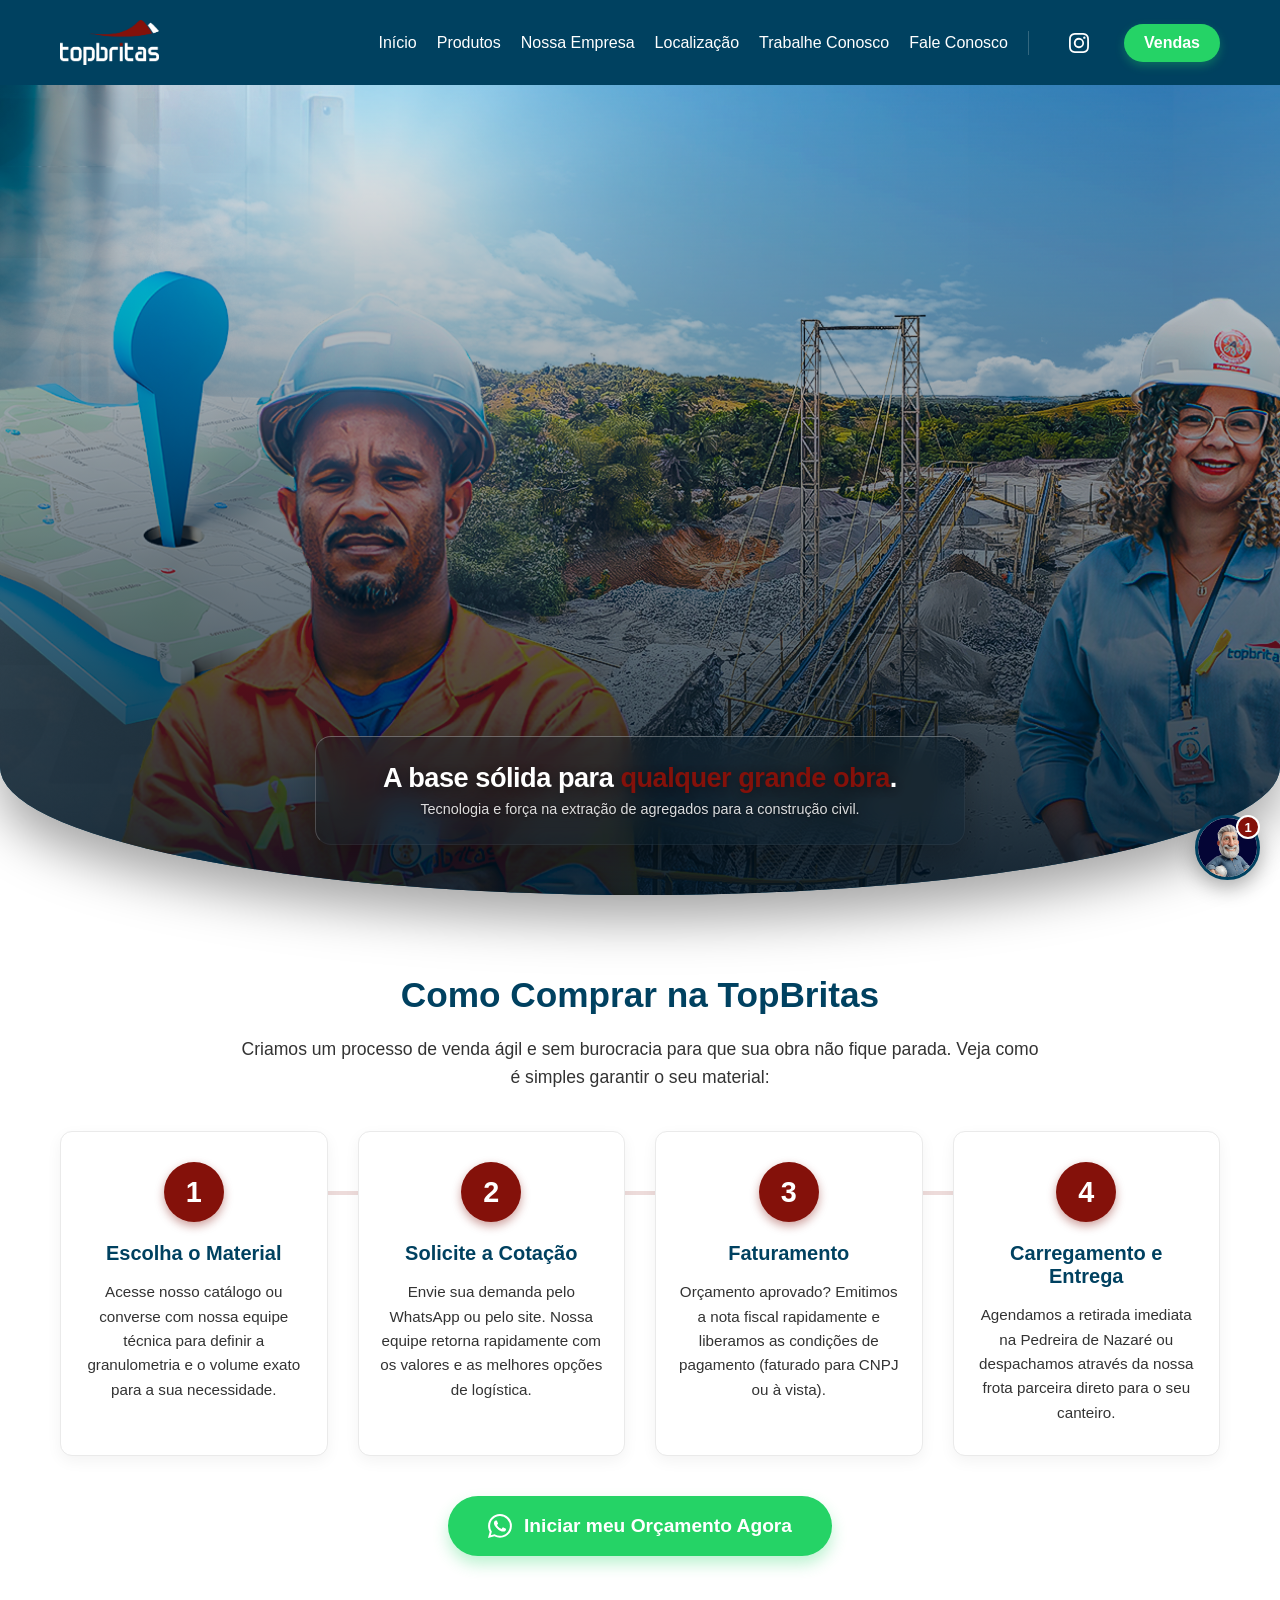
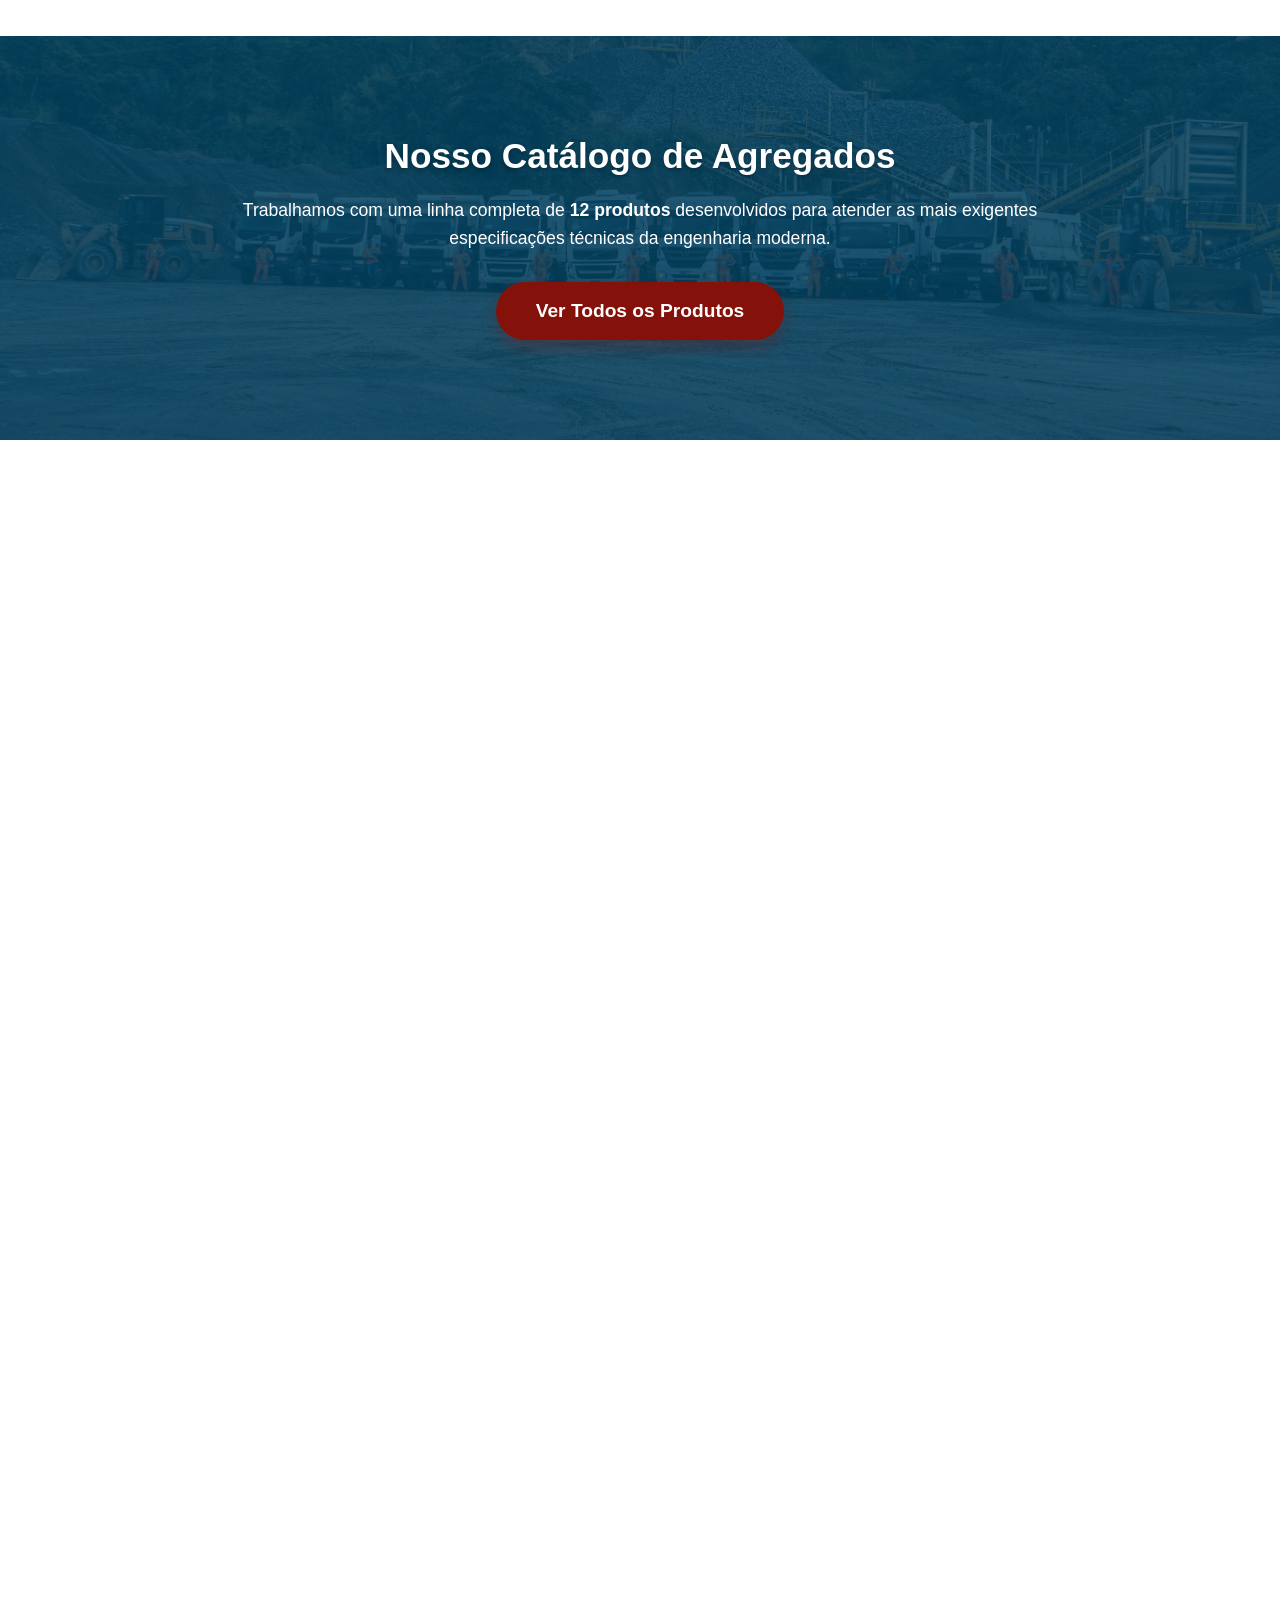
==== commit 4ad9a10c: "Add files via upload" ====
--- a/index.html
+++ b/index.html
@@ -11,60 +11,44 @@
 </head>
 <body>
 
-<!-- Cabeçalho e Menu Direcionando para Novas Páginas -->
+<!-- Cabeçalho e Menu -->
     <header class="header">
         <div class="container navbar">
-            <!-- Logo em Imagem (Substitua o src pelo caminho real da sua logo) -->
             <a href="index.html" class="logo">
                 <img src="IMG/Ativo 3Topbritas.png" alt="Logo TopBritas" class="logo-img">
             </a>
-           <nav class="menu-desktop">
+            
+            <!-- Botão Hambúrguer (Aparece só no celular) -->
+            <button class="btn-menu-mobile" id="btn-menu">
+                <svg viewBox="0 0 24 24" width="35" height="35" fill="white">
+                    <path d="M3 18h18v-2H3v2zm0-5h18v-2H3v2zm0-7v2h18V6H3z"/>
+                </svg>
+            </button>
+
+            <!-- Menu Desktop / Mobile -->
+            <nav class="menu-desktop" id="menu-navegacao">
                 <a href="index.html">Início</a>
                 <a href="catalogo.html">Produtos</a>
                 <a href="empresa.html">Nossa Empresa</a>               
-                <a href="#localizacao">Localização</a> 
-                <a href="https://gruposv.vagas.solides.com.br/">Trabalhe Conosco</a>
-                
-                <!-- Link Fale Conosco adicionado de volta aqui -->
+                <a href="index.html#localizacao">Localização</a> 
+                <a href="https://gruposv.vagas.solides.com.br/" target="_blank">Trabalhe Conosco</a>
                 <a href="fale-conosco.html">Fale Conosco</a>
                 
-                <!-- Divisor visual para separar os links das redes sociais -->
                 <span class="divisor-nav"></span>
 
-                <!-- Agrupamento das Redes Sociais e Botão de Vendas -->
                 <div class="nav-social">
-                    
-                    <!-- Ícone do Instagram -->
-                    <a href="https://instagram.com/topbritas" target="_blank" title="Instagram" class="icon-nav">
-                        <svg xmlns="http://www.w3.org/2000/svg" width="20" height="20" fill="currentColor" viewBox="0 0 16 16">
-                            <path d="M8 0C5.829 0 5.556.01 4.703.048 3.85.088 3.269.222 2.76.42a3.917 3.917 0 0 0-1.417.923A3.927 3.927 0 0 0 .42 2.76C.222 3.268.087 3.85.048 4.7.01 5.555 0 5.827 0 8.001c0 2.172.01 2.444.048 3.297.04.852.174 1.433.372 1.942.205.526.478.972.923 1.417.444.445.89.719 1.416.923.51.198 1.09.333 1.942.372C5.555 15.99 5.827 16 8 16s2.444-.01 3.298-.048c.851-.04 1.434-.174 1.943-.372a3.916 3.916 0 0 0 1.416-.923c.445-.445.718-.891.923-1.417.197-.509.332-1.09.372-1.942C15.99 10.445 16 10.173 16 8s-.01-2.445-.048-3.299c-.04-.851-.175-1.433-.372-1.941a3.926 3.926 0 0 0-.923-1.417A3.911 3.911 0 0 0 13.24.42c-.51-.198-1.092-.333-1.943-.372C10.443.01 10.172 0 7.998 0h.003zm-.717 1.442h.718c2.136 0 2.389.007 3.232.046.78.036 1.204.166 1.486.275.373.145.64.319.92.599.28.28.453.546.598.92.11.281.24.705.275 1.485.039.843.047 1.096.047 3.231s-.008 2.389-.047 3.232c-.035.78-.166 1.203-.275 1.485a2.47 2.47 0 0 1-.599.919c-.28.28-.546.453-.92.598-.28.11-.704.24-1.487.276-.843.038-1.096.047-3.232.047s-2.39-.009-3.233-.047c-.78-.036-1.203-.166-1.485-.276a2.478 2.478 0 0 1-.92-.598 2.48 2.48 0 0 1-.6-.92c-.109-.281-.24-.705-.275-1.485-.038-.843-.046-1.096-.046-3.233 0-2.136.008-2.388.046-3.231.036-.78.166-1.204.276-1.486.145-.373.319-.64.599-.92.28-.28.546-.453.92-.598.282-.11.705-.24 1.485-.276.738-.034 1.024-.044 2.515-.045v.002zm4.988 1.328a.96.96 0 1 0 0 1.92.96.96 0 0 0 0-1.92zm-4.27 1.122a4.109 4.109 0 1 0 0 8.217 4.109 4.109 0 0 0 0-8.217zm0 1.441a2.667 2.667 0 1 1 0 5.334 2.667 2.667 0 0 1 0-5.334z"/>
-                        </svg>
-                    </a>
-                    
-                    <!-- Ícone do Facebook -->
-                    <a href="https://facebook.com/topbritas" target="_blank" title="Facebook" class="icon-nav">
-                        <svg xmlns="http://www.w3.org/2000/svg" width="20" height="20" fill="currentColor" viewBox="0 0 16 16">
-                            <path d="M16 8.049c0-4.446-3.582-8.05-8-8.05C3.58 0-.002 3.603-.002 8.05c0 4.017 2.926 7.347 6.75 7.951v-5.625h-2.03V8.05H6.75V6.275c0-2.017 1.195-3.131 3.022-3.131.876 0 1.791.157 1.791.157v1.98h-1.009c-.993 0-1.303.621-1.303 1.258v1.51h2.218l-.354 2.326H9.25V16c3.824-.604 6.75-3.934 6.75-7.951z"/>
-                        </svg>
-                    </a>
-
-                    <!-- Botão de WhatsApp Direto para Vendas -->
-                    <a href="https://wa.me/5575982129181?text=Olá!%20Estou%20no%20site%20da%20TopBritas%20e%20gostaria%20de%20falar%20com%20um%20vendedor." target="_blank" title="Falar com Vendedor" class="btn-orcamento nav-whatsapp">
-                        <svg xmlns="http://www.w3.org/2000/svg" width="16" height="16" fill="currentColor" viewBox="0 0 16 16" style="margin-right: 8px;">
-                            <path d="M13.601 2.326A7.85 7.85 0 0 0 7.994 0C3.627 0 .068 3.558.064 7.926c0 1.399.366 2.76 1.057 3.965L0 16l4.204-1.102a7.9 7.9 0 0 0 3.79.965h.004c4.368 0 7.926-3.558 7.93-7.93A7.9 7.9 0 0 0 13.6 2.326zM7.994 14.521a6.6 6.6 0 0 1-3.356-.92l-.24-.144-2.494.654.666-2.433-.156-.251a6.56 6.56 0 0 1-1.007-3.505c0-3.626 2.957-6.584 6.591-6.584a6.56 6.56 0 0 1 4.66 1.931 6.56 6.56 0 0 1 1.928 4.66c-.004 3.639-2.961 6.592-6.592 6.592m3.615-4.934c-.197-.099-1.17-.578-1.353-.646-.182-.065-.315-.099-.445.099-.133.197-.513.646-.627.775-.114.133-.232.148-.43.05-.197-.1-.836-.308-1.592-.985-.59-.525-.985-1.175-1.103-1.372-.114-.198-.011-.304.088-.403.087-.088.197-.232.296-.346.1-.114.133-.198.198-.33.065-.134.034-.248-.015-.347-.05-.099-.445-1.076-.612-1.47-.16-.389-.323-.335-.445-.34-.114-.005-.247-.007-.38-.007a.73.73 0 0 0-.529.247c-.182.198-.691.677-.691 1.654s.71 1.916.81 2.049c.098.133 1.394 2.132 3.383 2.992.47.205.84.326 1.129.418.475.152.904.129 1.246.08.38-.058 1.171-.48 1.338-.943.164-.464.164-.86.114-.943-.049-.084-.182-.133-.38-.232z"/>
-                        </svg>
-                        Vendas
-                    </a>
+                    <a href="https://instagram.com/topbritas" target="_blank" class="icon-nav"><svg xmlns="http://www.w3.org/2000/svg" width="20" height="20" fill="currentColor" viewBox="0 0 16 16"><path d="M8 0C5.829 0 5.556.01 4.703.048 3.85.088 3.269.222 2.76.42a3.917 3.917 0 0 0-1.417.923A3.927 3.927 0 0 0 .42 2.76C.222 3.268.087 3.85.048 4.7.01 5.555 0 5.827 0 8.001c0 2.172.01 2.444.048 3.297.04.852.174 1.433.372 1.942.205.526.478.972.923 1.417.444.445.89.719 1.416.923.51.198 1.09.333 1.942.372C5.555 15.99 5.827 16 8 16s2.444-.01 3.298-.048c.851-.04 1.434-.174 1.943-.372a3.916 3.916 0 0 0 1.416-.923c.445-.445.718-.891.923-1.417.197-.509.332-1.09.372-1.942C15.99 10.445 16 10.173 16 8s-.01-2.445-.048-3.299c-.04-.851-.175-1.433-.372-1.941a3.926 3.926 0 0 0-.923-1.417A3.911 3.911 0 0 0 13.24.42c-.51-.198-1.092-.333-1.943-.372C10.443.01 10.172 0 7.998 0h.003zm-.717 1.442h.718c2.136 0 2.389.007 3.232.046.78.036 1.204.166 1.486.275.373.145.64.319.92.599.28.28.453.546.598.92.11.281.24.705.275 1.485.039.843.047 1.096.047 3.231s-.008 2.389-.047 3.232c-.035.78-.166 1.203-.275 1.485a2.47 2.47 0 0 1-.599.919c-.28.28-.546.453-.92.598-.28.11-.704.24-1.487.276-.843.038-1.096.047-3.232.047s-2.39-.009-3.233-.047c-.78-.036-1.203-.166-1.485-.276a2.478 2.478 0 0 1-.92-.598 2.48 2.48 0 0 1-.6-.92c-.109-.281-.24-.705-.275-1.485-.038-.843-.046-1.096-.046-3.233 0-2.136.008-2.388.046-3.231.036-.78.166-1.204.276-1.486.145-.373.319-.64.599-.92.28-.28.546-.453.92-.598.282-.11.705-.24 1.485-.276.738-.034 1.024-.044 2.515-.045v.002zm4.988 1.328a.96.96 0 1 0 0 1.92.96.96 0 0 0 0-1.92zm-4.27 1.122a4.109 4.109 0 1 0 0 8.217 4.109 4.109 0 0 0 0-8.217zm0 1.441a2.667 2.667 0 1 1 0 5.334 2.667 2.667 0 0 1 0-5.334z"/></svg></a>
+                    <a href="https://wa.me/5575982129181?text=Olá!" target="_blank" class="btn-orcamento nav-whatsapp">Vendas</a>
                 </div>
             </nav>
         </div>
     </header>
 
-   <!-- Entrada: Slider com Efeito de Montanha -->
+<!-- Entrada: Slider com Efeito de Montanha -->
     <section id="inicio" class="hero-slider-container shape-montanha">
         
         <!-- Slide 1 -->
-        <div class="slide ativo" style="background-image: url('IMG/Capasite.png');">
+        <div class="slide ativo" id="slide-1">
             <div class="overlay">
                 <div class="container hero-content">
                     <!-- Nova caixa de texto com efeito moderno -->
@@ -77,7 +61,7 @@
         </div>
 
         <!-- Slide 2 -->
-        <div class="slide" style="background-image: url('IMG/Capasite2.png');">
+        <div class="slide" id="slide-2">
             <div class="overlay">
                 <div class="container hero-content">
                     <div class="hero-text-box">
@@ -89,7 +73,7 @@
         </div>
 
         <!-- Slide 3 -->
-        <div class="slide" style="background-image: url('IMG/Capasite3.png');">
+        <div class="slide" id="slide-3">
             <div class="overlay">
                 <div class="container hero-content">
                     <div class="hero-text-box">
@@ -102,14 +86,15 @@
 
     </section>
 <!-- Seção: Como Comprar -->
-    <section id="como-comprar" class="secao-padrao">
+    <section id="como-comprar" class="secao-padrao reveal">
         <div class="container text-center">
             <h2 class="titulo-secao">Como Comprar na TopBritas</h2>
             <p class="texto-descricao" style="margin-bottom: 40px;">
                 Criamos um processo de venda ágil e sem burocracia para que sua obra não fique parada. Veja como é simples garantir o seu material:
             </p>
 
-            <div class="passo-a-passo-grid">
+            <!-- Carrossel Mobile -->
+            <div class="passo-a-passo-grid mobile-carousel" id="carrossel-passos">
                 <!-- Passo 1 -->
                 <div class="passo-card">
                     <div class="passo-numero">1</div>
@@ -138,6 +123,9 @@
                     <p>Agendamos a retirada imediata na Pedreira de Nazaré ou despachamos através da nossa frota parceira direto para o seu canteiro.</p>
                 </div>
             </div>
+            
+            <!-- Bolinhas indicadoras -->
+            <div class="dots-container" id="dots-passos"></div>
 
             <!-- Botão atualizado com Link do WhatsApp e Ícone SVG -->
             <a href="https://wa.me/5575982129181?text=Olá!%20Vi%20o%20passo%20a%20passo%20no%20site%20e%20gostaria%20de%20iniciar%20meu%20orçamento." target="_blank" class="btn-destaque-grande btn-whatsapp-link" style="margin-top: 40px; display: inline-flex; align-items: center; justify-content: center; gap: 12px;">
@@ -152,7 +140,7 @@
 
 
 <!-- Chamada para Produtos (Link para o Catálogo com Efeito Parallax) -->
-    <section id="produtos" class="secao-padrao bg-parallax-catalogo">
+    <section id="produtos" class="secao-padrao bg-parallax-catalogo reveal">
         <div class="container text-center conteudo-frente">
             <h2 class="titulo-secao text-branco">Nosso Catálogo de Agregados</h2>
             <p class="texto-descricao text-branco" style="margin-bottom: 30px;">
@@ -165,7 +153,7 @@
     </section>
 
 <!-- Chamada para Localização (Design em Card Premium) -->
-    <section id="localizacao" class="secao-padrao">
+    <section id="localizacao" class="secao-padrao reveal">
         <div class="container">
             <div class="card-localizacao-premium">
                 
@@ -200,7 +188,7 @@
 
     <!-- Seção: Nossos Parceiros (Com fundo branco mais escuro/acinzentado) -->
     <!-- Adicionada a cor #f4f7f9 diretamente no estilo da seção -->
-    <section id="parceiros" class="secao-padrao" style="background-color: #f4f7f9;">
+    <section id="parceiros" class="secao-padrao reveal" style="background-color: #f4f7f9;">
         <div class="container text-center">
             <h2 class="titulo-secao">Nossas Parcerias</h2>
             
@@ -232,9 +220,10 @@
         </div>
     </section>
 <!-- Chamada para Contato e Vagas (Cards com Imagem) -->
-    <section id="contato" class="secao-padrao" style="background-color: var(--azul-top);">
+    <section id="contato" class="secao-padrao reveal" style="background-color: var(--azul-top);">
         <div class="container">
-            <div class="contato-grid">
+            <!-- Carrossel Mobile -->
+            <div class="contato-grid mobile-carousel" id="carrossel-contato">
                 
                 <!-- Card: Fale Conosco -->
                 <div class="box-card-moderno">
@@ -259,6 +248,9 @@
                 </div>
 
             </div>
+            
+            <!-- Bolinhas indicadoras -->
+            <div class="dots-container" id="dots-contato"></div>
         </div>
     </section>
 
--- a/style.css
+++ b/style.css
@@ -123,55 +123,6 @@
     margin-bottom: 15px;
     color: var(--azul-top);
     font-weight: bold;
-}
-
-/* --- Ajustes Mobile (Carrossel e Dots) --- */
-.slider-dots {
-    display: none; /* Oculto no desktop */
-    justify-content: center;
-    gap: 8px;
-    margin-top: 20px;
-}
-
-.dot {
-    width: 10px;
-    height: 10px;
-    background-color: #ccc;
-    border-radius: 50%;
-    cursor: pointer;
-}
-
-.dot.active {
-    background-color: var(--vermelho-top);
-}
-
-@media (max-width: 768px) {
-    .carrossel-container {
-        overflow-x: auto;
-        scroll-snap-type: x mandatory;
-        padding-bottom: 10px;
-        /* Esconde a barra de rolagem */
-        -ms-overflow-style: none;
-        scrollbar-width: none;
-    }
-    
-    .carrossel-container::-webkit-scrollbar {
-        display: none;
-    }
-
-    .produtos-grid {
-        display: flex;
-        gap: 15px;
-    }
-
-    .card-produto {
-        min-width: 80vw; /* Ocupa 80% da tela mobile */
-        scroll-snap-align: center;
-    }
-
-    .slider-dots {
-        display: flex;
-    }
 }
 
 /* --- Assistente Virtual --- */
@@ -222,9 +173,12 @@
 
 .chat-body {
     padding: 15px;
-    height: 150px;
+    height: 350px; /* Aumentei a altura para caber bem os botões */
     background-color: var(--fundo-claro);
     font-size: 14px;
+    overflow-y: auto; /* Adiciona barra de rolagem quando necessário */
+    display: flex;
+    flex-direction: column;
 }
 
 .chat-input {
@@ -402,11 +356,6 @@
     gap: 40px;
 }
 
-@media (max-width: 768px) {
-    .contato-grid { grid-template-columns: 1fr; }
-    .hero-content h1 { font-size: 2.2rem; }
-}
-
 .box-contato {
     padding: 40px;
     background-color: var(--branco);
@@ -481,13 +430,6 @@
     z-index: 10; 
 }
 
-@media (max-width: 768px) {
-    .shape-montanha {
-        border-radius: 0 0 50% 50% / 0 0 5vw 5vw;
-        /* Sombra levemente ajustada para não ficar exagerada no celular */
-        box-shadow: 0 15px 30px rgba(0, 0, 0, 0.3); 
-    }
-}
 /* --- Botões de Chamada (CTAs) --- */
 .btn-destaque-grande {
     display: inline-block;
@@ -523,6 +465,7 @@
     padding: 15px 0;
     border-radius: 8px;
 }
+
 /* --- Seção Como Comprar (Passo a Passo) --- */
 .passo-a-passo-grid {
     display: grid;
@@ -595,27 +538,13 @@
     }
 }
 
-.chat-body {
-    padding: 15px;
-    height: 350px; /* Aumentei a altura para caber bem os botões */
-    background-color: var(--fundo-claro);
-    font-size: 14px;
-    overflow-y: auto; /* Adiciona barra de rolagem quando necessário */
-    display: flex;
-    flex-direction: column;
-}
-
 /* ========================================================== */
 /* --- EFEITO PARALLAX (FUNDO FIXO) - SEÇÃO CATÁLOGO      --- */
 /* ========================================================== */
 .bg-parallax-catalogo {
     position: relative;
-    /* Coloque o link/caminho da foto real da sua pedreira aqui dentro de url() */
     background-image: url('IMG/DSC02509.jpg');
-    
-    /* É ESTA LINHA QUE DEIXA A IMAGEM PARADA AO ROLAR */
     background-attachment: fixed; 
-    
     background-position: center;
     background-repeat: no-repeat;
     background-size: cover;
@@ -794,17 +723,6 @@
     transform: scale(1.05);
 }
 
-@media (max-width: 768px) {
-    .flex-carrinho {
-        flex-direction: column;
-        gap: 15px;
-        text-align: center;
-    }
-    .btn-whatsapp-carrinho {
-        width: 100%;
-    }
-}
-
 /* --- Botões de Quantidade (- e +) --- */
 .controle-compra {
     display: flex;
@@ -1005,24 +923,6 @@
     }
 }
 
-/* Ajustes finos para o mobile (celular) */
-@media (max-width: 768px) {
-    .logo-img { max-height: 35px; }
-    
-    .overlay {
-        padding-bottom: 30px; 
-    }
-    
-    .hero-text-box {
-        padding: 15px 20px; /* Caixa ainda mais justa no celular */
-        border-radius: 12px;
-        width: 85%; 
-    }
-    
-    /* Fontes ainda menores para telas pequenas */
-    .hero-text-box h1 { font-size: 1.3rem; }
-    .hero-text-box p { font-size: 0.85rem; }
-}
 /* --- Botão do WhatsApp (Verde Oficial) --- */
 .btn-whatsapp-link {
     background-color: #25D366 !important; /* Força a cor verde */
@@ -1149,26 +1049,6 @@
     100% { transform: translateX(-50%); } 
 }
 
-/* Ajustes perfeitos para o Celular */
-@media (max-width: 768px) {
-    .partners-track { gap: 40px; }
-    
-    .partner-logo { 
-        height: 18px; 
-    } 
-    
-    .partners-strip {
-        padding: 22px 0; 
-        border-radius: 35px; /* Mantém a proporção redonda em telas pequenas */
-        border-width: 2px; /* Borda um pouco mais fina no mobile para não parecer grosseira */
-    }
-
-    .partner-message { 
-        font-size: 0.9rem; 
-        margin-top: 12px;
-    }
-}
-
 /* ========================================================== */
 /* --- PÁGINA: A EMPRESA (APRESENTAÇÃO COMERCIAL)         --- */
 /* ========================================================== */
@@ -1323,30 +1203,40 @@
 }
 
 /* ========================================================== */
-/* --- VÍDEO E RESPONSABILIDADE SOCIAL (PÁGINA EMPRESA)   --- */
-/* ========================================================== */
-
-/* Container Responsivo para Vídeo do YouTube/Vimeo */
-.video-wrapper {
+/* --- VÍDEO INSTITUCIONAL (VISUAL CLEAN E MINIMALISTA)   --- */
+/* ========================================================== */
+
+.video-wrapper-moderno {
     position: relative;
-    padding-bottom: 56.25%; /* Mantém a proporção exata de 16:9 */
-    height: 0;
+    width: 100%;
+    max-width: 800px; /* Tamanho contido e elegante no centro da tela */
+    margin: 0 auto;
+    border-radius: 12px; /* Curvatura mais suave e discreta */
     overflow: hidden;
-    max-width: 900px; /* Limita a largura para não ficar gigante em telas grandes */
-    margin: 0 auto;
-    border-radius: 20px;
-    box-shadow: 0 15px 40px rgba(0, 30, 45, 0.2);
-    border: 4px solid var(--branco); /* Moldura elegante */
-}
-
-.video-wrapper iframe,
-.video-wrapper video {
+    
+    /* Sombra ultra suave e borda quase invisível (Estilo minimalista) */
+    box-shadow: 0 10px 30px rgba(0, 0, 0, 0.08); 
+    border: 1px solid rgba(0, 0, 0, 0.05); 
+    
+    /* Proporção original exata para não gerar barras pretas do YouTube */
+    aspect-ratio: 16 / 9;
+}
+
+.video-wrapper-moderno iframe {
     position: absolute;
     top: 0;
     left: 0;
     width: 100%;
     height: 100%;
-    border-radius: 16px;
+    border: none;
+}
+
+/* Proteção para navegadores muito antigos */
+@supports not (aspect-ratio: 16 / 9) {
+    .video-wrapper-moderno {
+        padding-bottom: 56.25%; 
+        height: 0;
+    }
 }
 
 /* ========================================================== */
@@ -1641,8 +1531,279 @@
     box-sizing: border-box; /* Garante que o padding não estoure a tela */
 }
 
-/* Ajustes finos para celulares */
+/* ========================================================== */
+/* --- ANIMAÇÕES DE SCROLL (REVEAL)                       --- */
+/* ========================================================== */
+
+/* Classe base: Esconde o elemento e o empurra um pouco para baixo */
+.reveal {
+    opacity: 0;
+    transform: translateY(50px);
+    transition: all 0.8s cubic-bezier(0.5, 0, 0, 1); /* Transição suave e elegante */
+}
+
+/* Classe ativa: O elemento aparece e volta para a posição original */
+.reveal.active {
+    opacity: 1;
+    transform: translateY(0);
+}
+
+/* 
+   Se quiser que os itens apareçam um depois do outro (efeito cascata em grids):
+   Você pode aplicar essas classes manualmente nos cartões.
+*/
+.reveal.delay-1 { transition-delay: 0.1s; }
+.reveal.delay-2 { transition-delay: 0.2s; }
+.reveal.delay-3 { transition-delay: 0.3s; }
+.reveal.delay-4 { transition-delay: 0.4s; }
+
+/* ========================================================== */
+/* --- AJUSTES APP MOBILE COMPLETOS (iOS, ANDROID E MENU) --- */
+/* ========================================================== */
+
+.btn-menu-mobile { display: none; background: transparent; border: none; cursor: pointer; }
+.dots-container { display: none; } /* Oculto no desktop */
+
 @media (max-width: 768px) {
+    
+    /* 1. Menu Hambúrguer (Deslizante por cima da página) */
+    .btn-menu-mobile { display: block; z-index: 1001; }
+    
+    .navbar { 
+        flex-wrap: wrap; 
+        position: relative; /* Importante para o menu cair a partir daqui */
+    }
+    
+    .menu-desktop {
+        display: none; 
+        position: absolute; /* Faz o menu flutuar por cima do conteúdo */
+        top: 100%; /* Começa exatamente abaixo do botão hambúrguer */
+        left: 0;
+        width: 100%;
+        flex-direction: column;
+        background-color: rgba(0, 65, 96, 0.98); /* Fundo azul levemente translúcido (premium) */
+        backdrop-filter: blur(10px); /* Efeito vidro da Apple */
+        -webkit-backdrop-filter: blur(10px);
+        padding: 30px 20px;
+        text-align: center;
+        gap: 25px;
+        border-top: 1px solid rgba(255,255,255,0.1);
+        box-shadow: 0 20px 40px rgba(0,0,0,0.5); /* Sombra pesada para destacar */
+        z-index: 1000;
+        animation: slideDownMenu 0.4s cubic-bezier(0.16, 1, 0.3, 1);
+        border-radius: 0 0 20px 20px; /* Arredonda as bordas de baixo */
+    }
+
+    .menu-desktop.ativo { display: flex; }
+    .divisor-nav { display: none; }
+    
+    .menu-desktop a { 
+        margin: 0; 
+        font-size: 1.2rem; 
+        font-weight: bold;
+        padding: 10px 0;
+        border-bottom: 1px solid rgba(255,255,255,0.05); /* Linhas finas separando links */
+    }
+    
+    /* Remove a linha do último link para ficar clean */
+    .menu-desktop a:nth-last-child(2) { border-bottom: none; }
+
+    .nav-social { justify-content: center; margin-top: 15px; gap: 20px; }
+
+    @keyframes slideDownMenu { 
+        from { opacity: 0; transform: translateY(-20px); } 
+        to { opacity: 1; transform: translateY(0); } 
+    }
+
+    /* 2. Ajustes Gerais de Espaçamento e Tipografia */
+    .secao-padrao {
+        padding: 50px 0 !important; /* Reduz espaços brancos exagerados no mobile */
+    }
+    
+    .titulo-secao {
+        font-size: 1.8rem !important; /* Títulos menores para não quebrar linhas */
+        margin-bottom: 15px !important;
+    }
+
+    .texto-descricao {
+        font-size: 1rem !important;
+        padding: 0 10px;
+    }
+
+    /* 3. Hero / Banners Principais */
+    .hero-empresa {
+        min-height: 250px !important;
+        height: 35vh !important;
+    }
+
+    .titulo-banner {
+        font-size: 2rem !important;
+    }
+
+    .subtitulo-banner {
+        font-size: 1.1rem !important;
+        padding: 0 15px;
+    }
+
+    /* 4. Grade de Apresentação (A Empresa) */
+    .grid-apresentacao {
+        grid-template-columns: 1fr !important; /* Empilha texto em cima, foto embaixo */
+        gap: 30px !important;
+        text-align: center;
+    }
+    
+    .texto-apresentacao h2 {
+        text-align: center !important;
+    }
+
+    /* 5. Ajustes Específicos do iOS (Safari) */
+    input[type="number"], 
+    input[type="text"], 
+    button, 
+    .btn-orcamento, 
+    .btn-destaque-grande {
+        border-radius: 12px; /* Garante que respeite o seu design */
+    }
+
+    .chat-input input {
+        font-size: 16px !important; /* Evita que a tela dê zoom automático */
+    }
+
+    /* 6. Carrinho Flutuante mais compacto */
+    .flex-carrinho {
+        flex-direction: row !important; /* Mantém os itens lado a lado */
+        justify-content: space-between;
+    }
+
+    .resumo {
+        font-size: 0.9rem !important;
+        text-align: left !important;
+    }
+
+    #qtd-itens {
+        font-size: 1.1rem !important;
+    }
+
+    .btn-whatsapp-carrinho {
+        width: auto !important;
+        padding: 10px 15px !important;
+        font-size: 0.9rem !important;
+    }
+/* 7. Catálogo: 2 Produtos por Linha (Visual Harmonizado e Números Ajustados) */
+    .catalogo-grid {
+        display: grid !important; 
+        grid-template-columns: repeat(2, 1fr) !important; 
+        gap: 10px !important; /* Reduzi o buraco entre os cards para dar mais largura a eles */
+        padding: 0 5px !important; 
+    }
+
+    .card-catalogo { 
+        padding: 12px 8px !important; /* Ajuste para o cartão aproveitar melhor o espaço */
+        display: flex !important;
+        flex-direction: column !important;
+        justify-content: space-between !important; 
+    }
+    
+    .img-produto { 
+        height: 105px !important; 
+        margin-bottom: 12px !important; 
+        border-radius: 8px !important;
+    }
+    
+    .card-catalogo h3 { 
+        font-size: 0.9rem !important; 
+        min-height: 36px !important; 
+        margin-bottom: 12px !important; 
+        display: flex;
+        align-items: center;
+        justify-content: center;
+        line-height: 1.2 !important;
+    }
+    
+    /* Pílula de compra com margens internas menores */
+    .controle-compra { 
+        padding: 3px 4px !important; /* Menos "gordura" nas bordas */
+        flex-wrap: nowrap !important; 
+        justify-content: space-between !important; 
+        align-items: center !important;
+        border-radius: 20px !important;
+        width: 100% !important; 
+    }
+    
+    /* Botões redondos um milímetro menores */
+    .btn-qtd { 
+        width: 28px !important; 
+        height: 28px !important; 
+        font-size: 1.1rem !important; 
+        flex-shrink: 0 !important; /* Garante que o botão nunca amasse */
+    }
+    
+    /* Campo numérico com o dobro de espaço para não cortar */
+    .input-m3 { 
+        width: 48px !important; /* Aumentamos de 35px para 48px */
+        font-size: 1rem !important; /* Fonte exata para caber os 3 dígitos */
+        padding: 0 !important;
+        margin: 0 !important;
+        text-align: center !important;
+        background: transparent !important;
+    }
+    
+    /* Unidade m³ segura e alinhada */
+    .unidade { 
+        font-size: 0.75rem !important; 
+        width: auto !important; 
+        margin-top: 0 !important;
+        margin-left: -5px !important; /* Gruda o m³ perto do número */
+        color: #888 !important;
+        flex-shrink: 0 !important; /* Impede a letra m³ de ser esmagada */
+    }
+    /* 8. Carrosséis com Deslize (Swipe) */
+    .mobile-carousel {
+        display: flex !important;
+        flex-wrap: nowrap !important;
+        overflow-x: auto;
+        scroll-snap-type: x mandatory;
+        gap: 15px;
+        padding-bottom: 15px;
+        -ms-overflow-style: none; /* IE e Edge */
+        scrollbar-width: none; /* Firefox */
+    }
+    
+    .mobile-carousel::-webkit-scrollbar { display: none; /* Chrome e Safari */ }
+    
+    .mobile-carousel > div {
+        min-width: 85vw; /* Cada cartão ocupa 85% da tela */
+        scroll-snap-align: center;
+    }
+
+    /* 9. Bolinhas Indicadoras (Dots) */
+    .dots-container {
+        display: flex;
+        justify-content: center;
+        gap: 8px;
+        margin-top: 5px;
+        margin-bottom: 30px;
+    }
+    
+    .dot-app {
+        width: 10px; height: 10px;
+        border-radius: 50%;
+        background-color: #d1d1d1;
+        transition: 0.3s ease;
+    }
+    
+    .dot-app.ativo { 
+        background-color: var(--vermelho-top); 
+        transform: scale(1.2); 
+    }
+}
+
+/* Para telas MUITO pequenas (iPhone SE, Galaxy antigos) */
+@media (max-width: 380px) {
+    .titulo-secao { font-size: 1.5rem !important; }
+    .btn-destaque-grande { padding: 12px 20px !important; font-size: 1rem !important; }
+    .nav-social { flex-wrap: wrap; justify-content: center; }
+    
     .img-card-topo {
         height: 180px; /* Imagem um pouco menor no celular */
     }
@@ -1653,4 +1814,66 @@
         font-size: 1.05rem;
         padding: 15px;
     }
+}
+
+/* 10. Chat Vicentinho em Tela Cheia no Mobile */
+@media (max-width: 768px) {
+    .chat-box {
+        position: fixed;
+        top: 0;
+        left: 0;
+        width: 100vw !important; /* Força 100% da largura no mobile */
+        height: 100vh !important; /* Força 100% da altura no mobile */
+        max-width: 100vw !important; /* Sobrescreve restrições de desktop */
+        margin: 0;
+        border-radius: 0; /* Remove bordas arredondadas para encostar nos cantos */
+        border: none;
+        z-index: 2000; /* Garante que fique por cima de TUDO */
+        display: none; /* Mantém oculto por padrão */
+        flex-direction: column;
+    }
+
+    .chat-box.ativo {
+        display: flex !important; /* Usa !important para garantir a exibição */
+    }
+
+    .chat-body {
+        /* Altura calculada para ocupar o espaço restante sem sumir atrás do input */
+        height: calc(100vh - 120px) !important; 
+        border-radius: 0;
+        flex-grow: 1; /* Permite que o corpo expanda para preencher a tela */
+    }
+
+    /* Ajuste fino no cabeçalho do chat mobile */
+    .chat-header {
+        padding: 20px 15px; /* Aumenta a área de toque no celular */
+        border-radius: 0;
+    }
+
+    /* Esconde o botão flutuante quando o chat está aberto para não poluir a tela */
+    .chat-box.ativo ~ .btn-vicentinho-img {
+        display: none !important;
+    }
+}
+
+/* ========================================================== */
+/* --- CONTROLE DE IMAGENS DO BANNER (DESKTOP E MOBILE)   --- */
+/* ========================================================== */
+
+/* IMAGENS PADRÃO (DESKTOP) */
+#slide-1 { background-image: url('IMG/Capasite.png'); }
+#slide-2 { background-image: url('IMG/Capasite2.png'); }
+#slide-3 { background-image: url('IMG/Capasite3.png'); }
+#banner-empresa { background-image: url('IMG/Capasite.png'); /* Sua imagem desktop aqui */ }
+
+/* IMAGENS EXCLUSIVAS PARA MOBILE (Até 768px de largura) */
+@media (max-width: 768px) {
+    /* 
+       Atenção: Substitua os nomes 'IMG/CapasiteMobile1.png', etc.,
+       pelos nomes exatos das imagens que você salvou na sua pasta IMG.
+    */
+    #slide-1 { background-image: url('IMG/CapasiteMobile.png'); }
+    #slide-2 { background-image: url('IMG/CapasiteMobile2.png'); }
+    #slide-3 { background-image: url('IMG/CapasiteMobile3.png'); }
+    #banner-empresa { background-image: url('IMG/CapasiteMobile.png'); /* Sua imagem mobile aqui */ }
 }
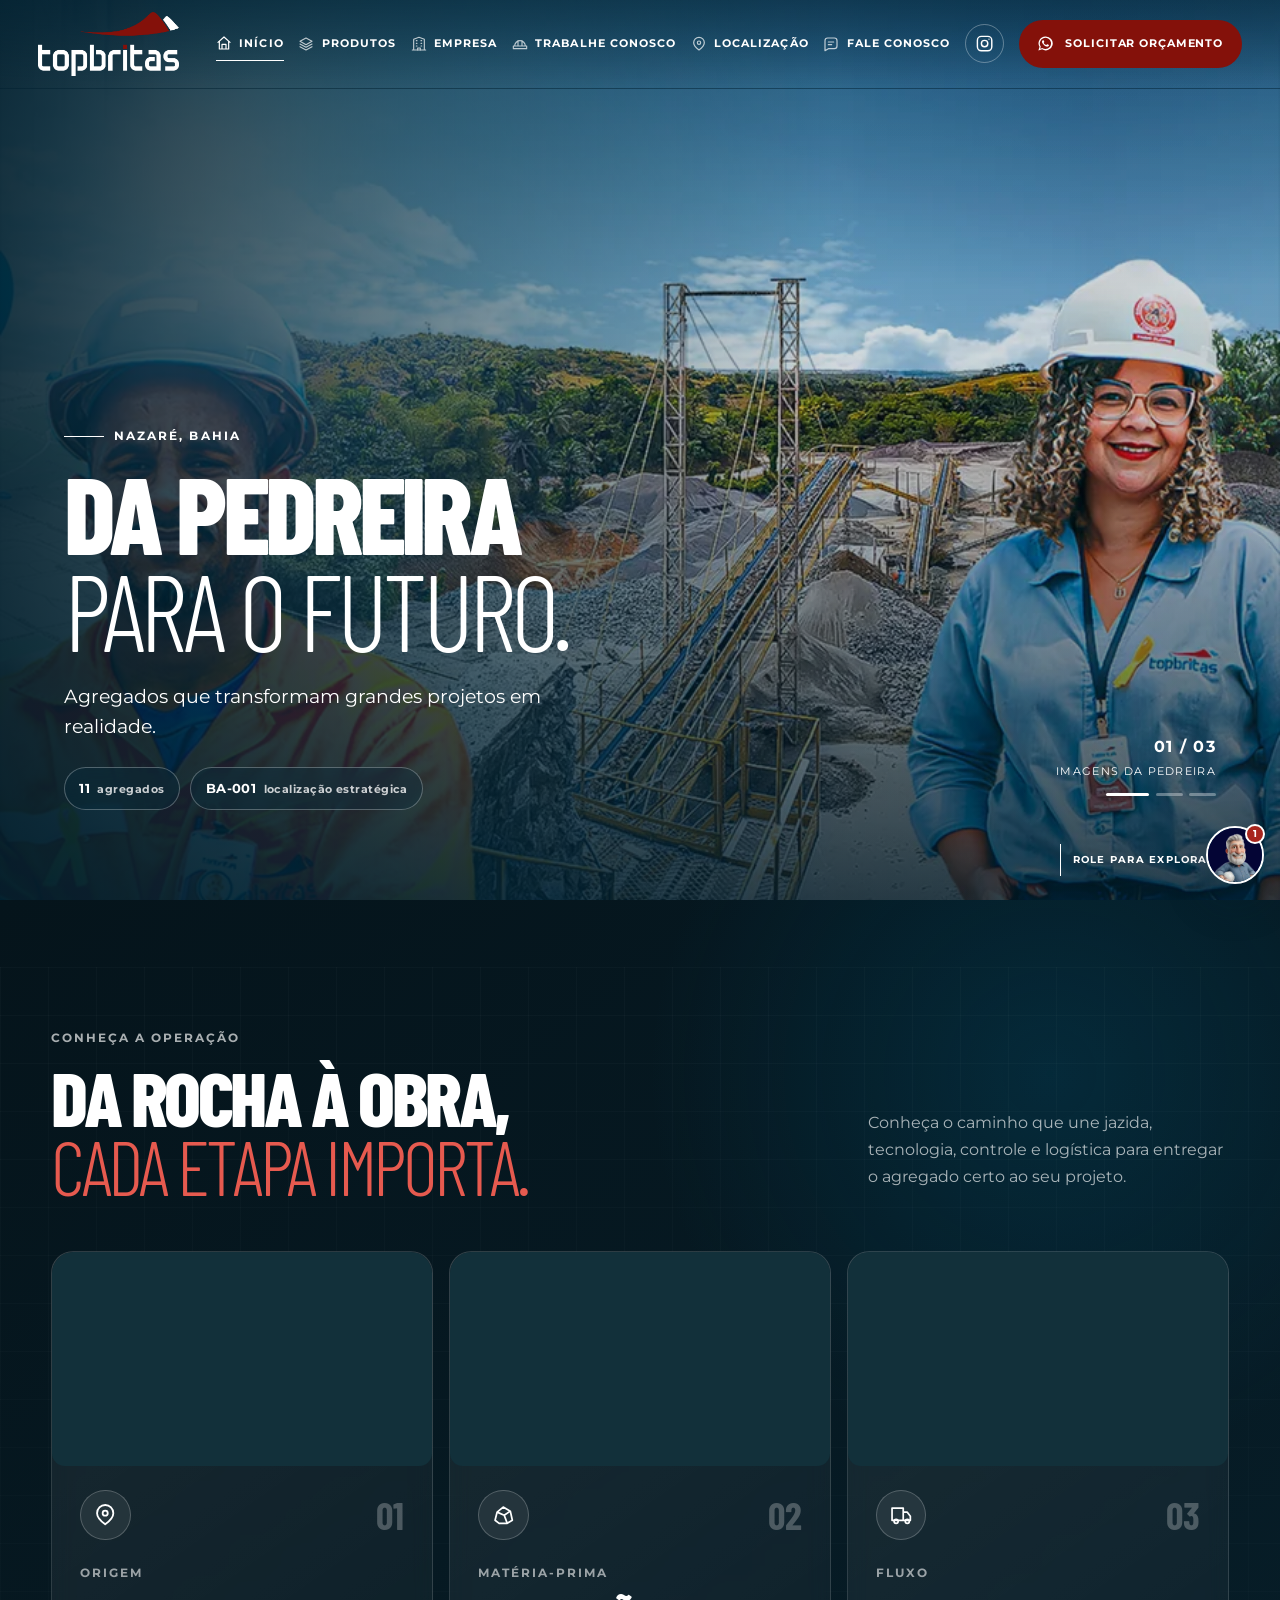
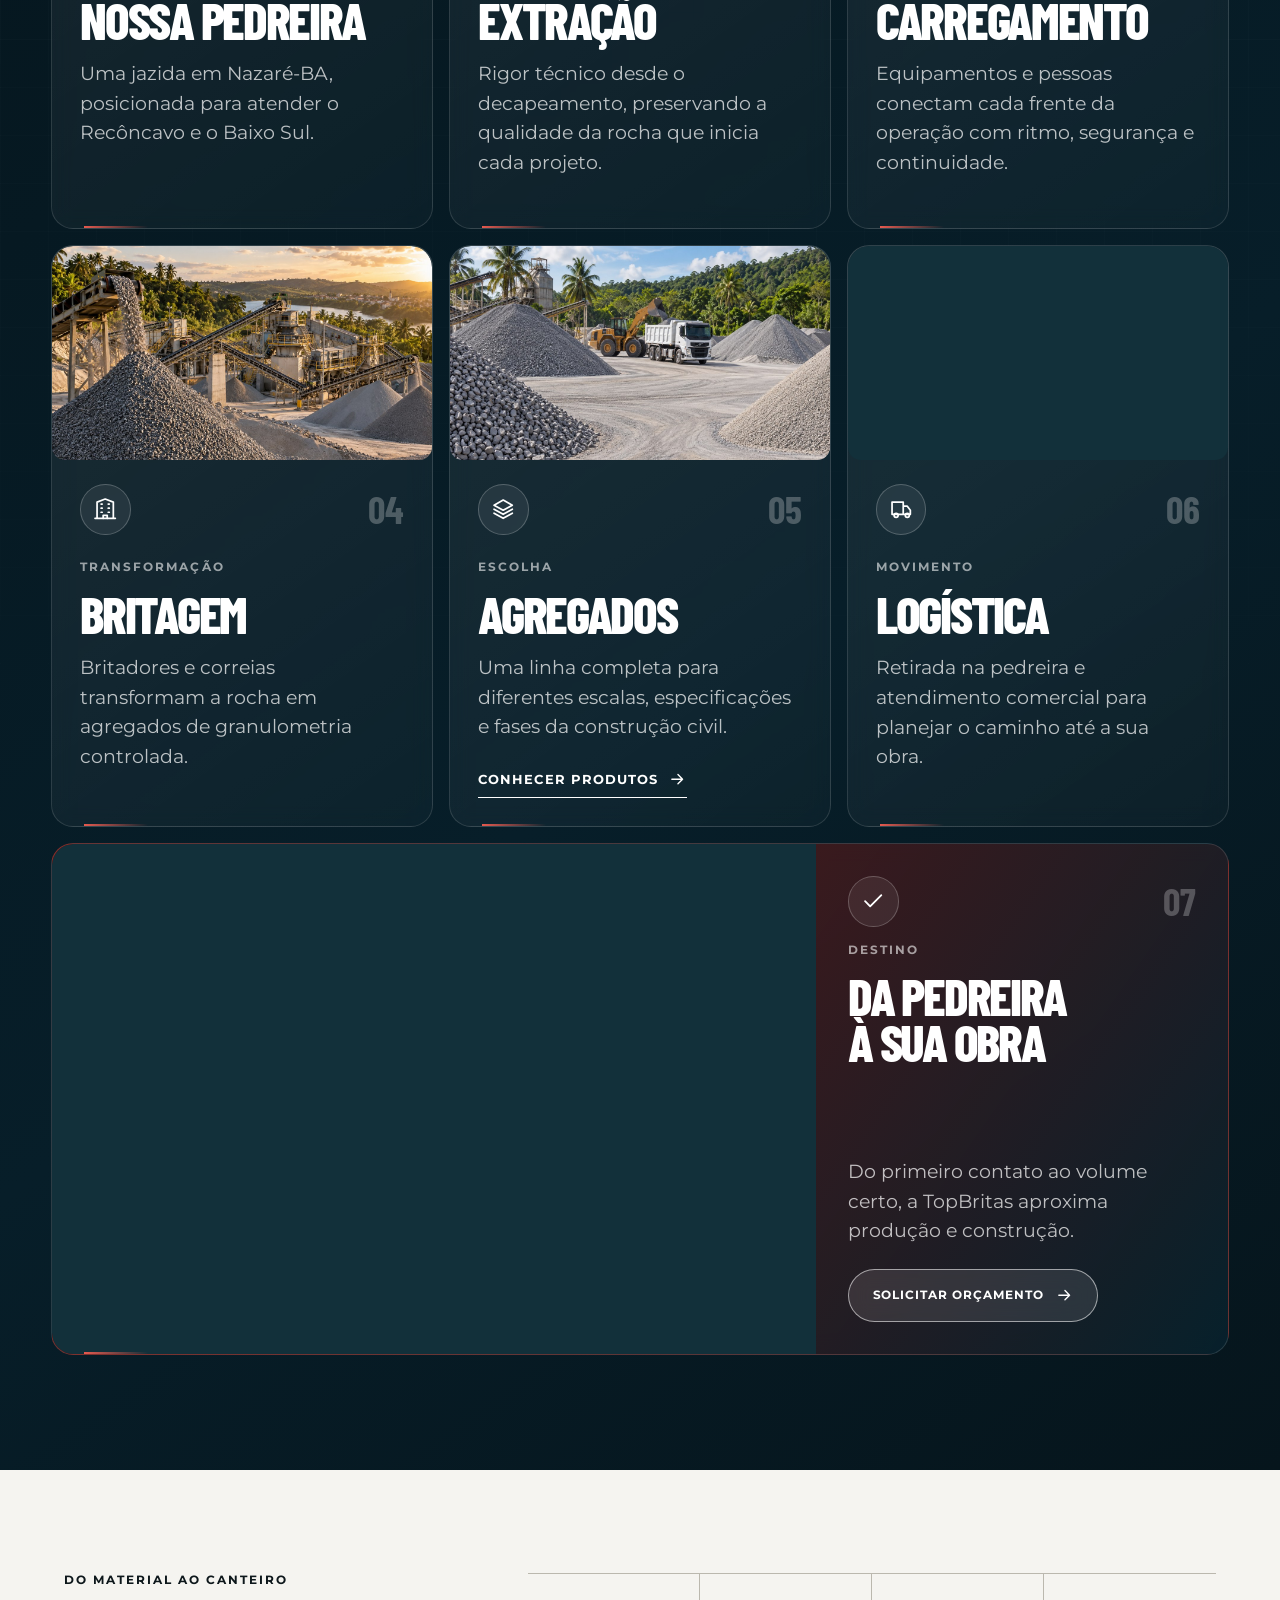
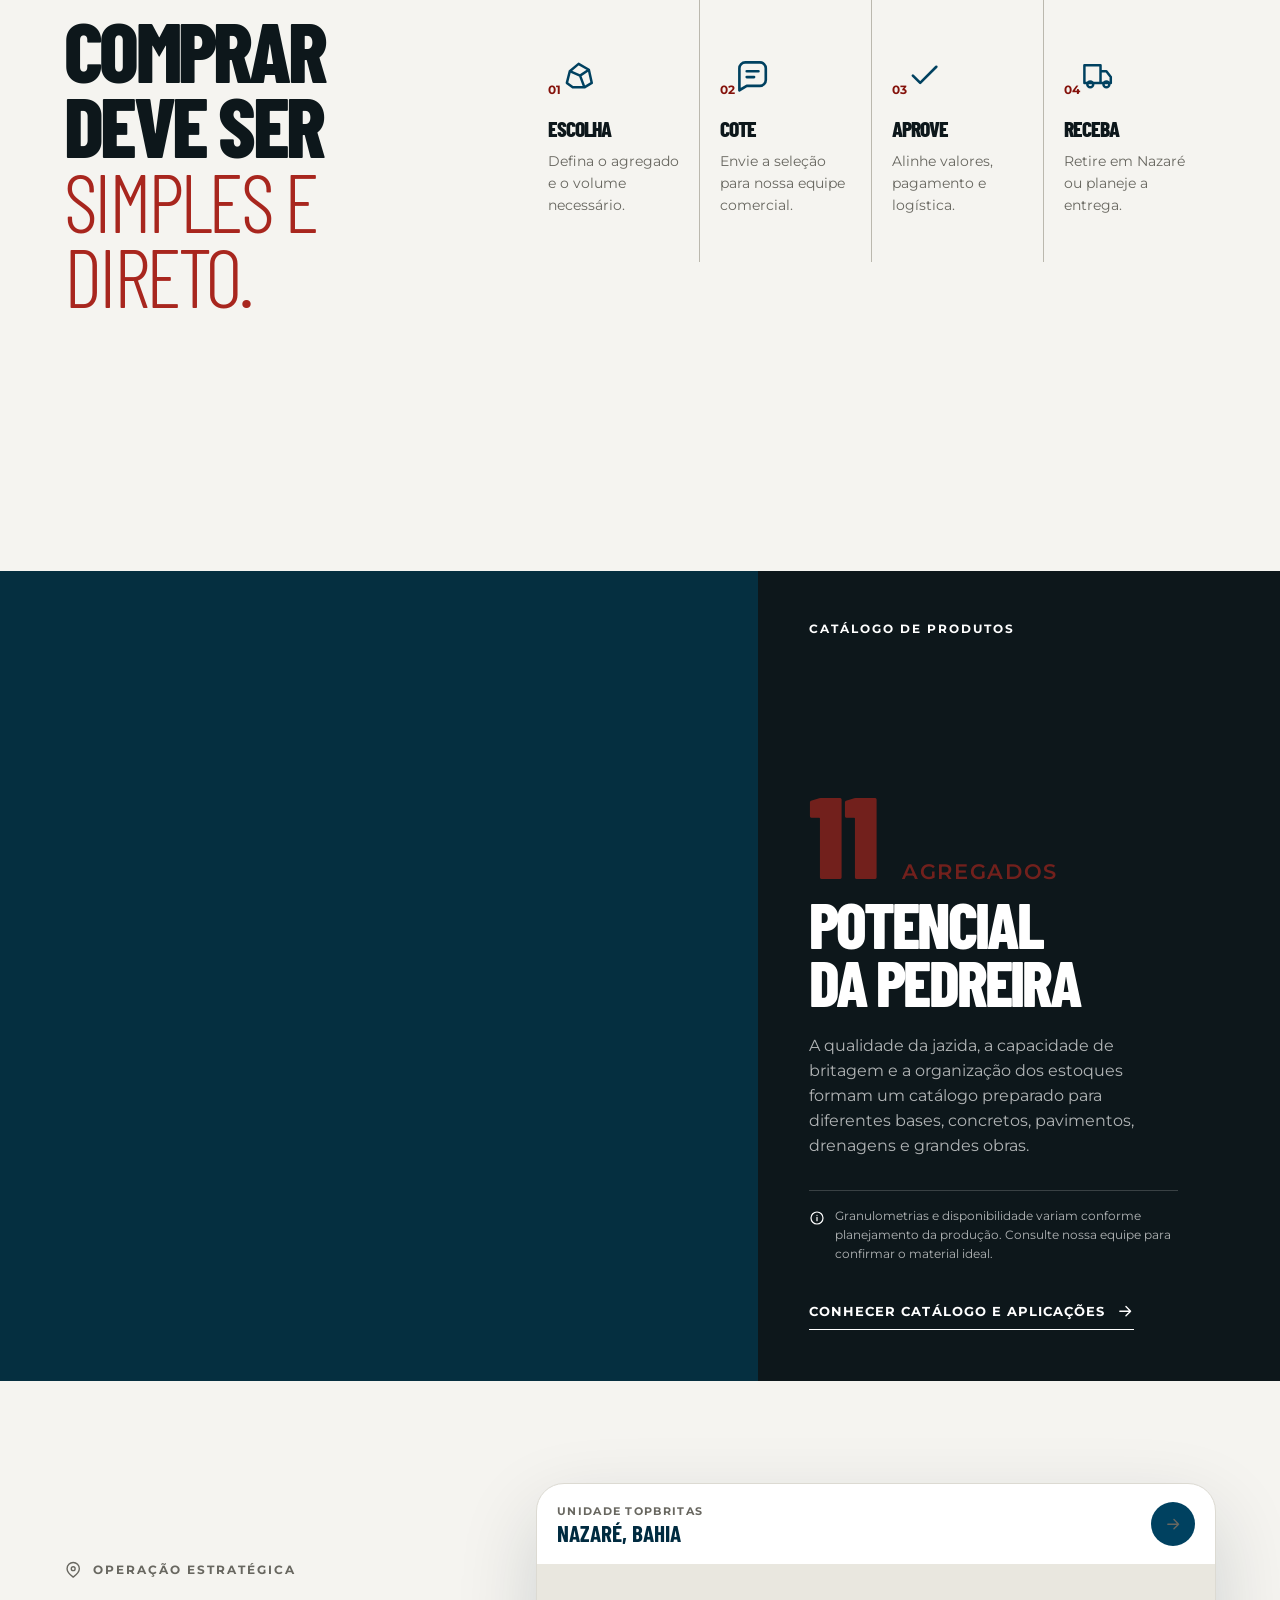
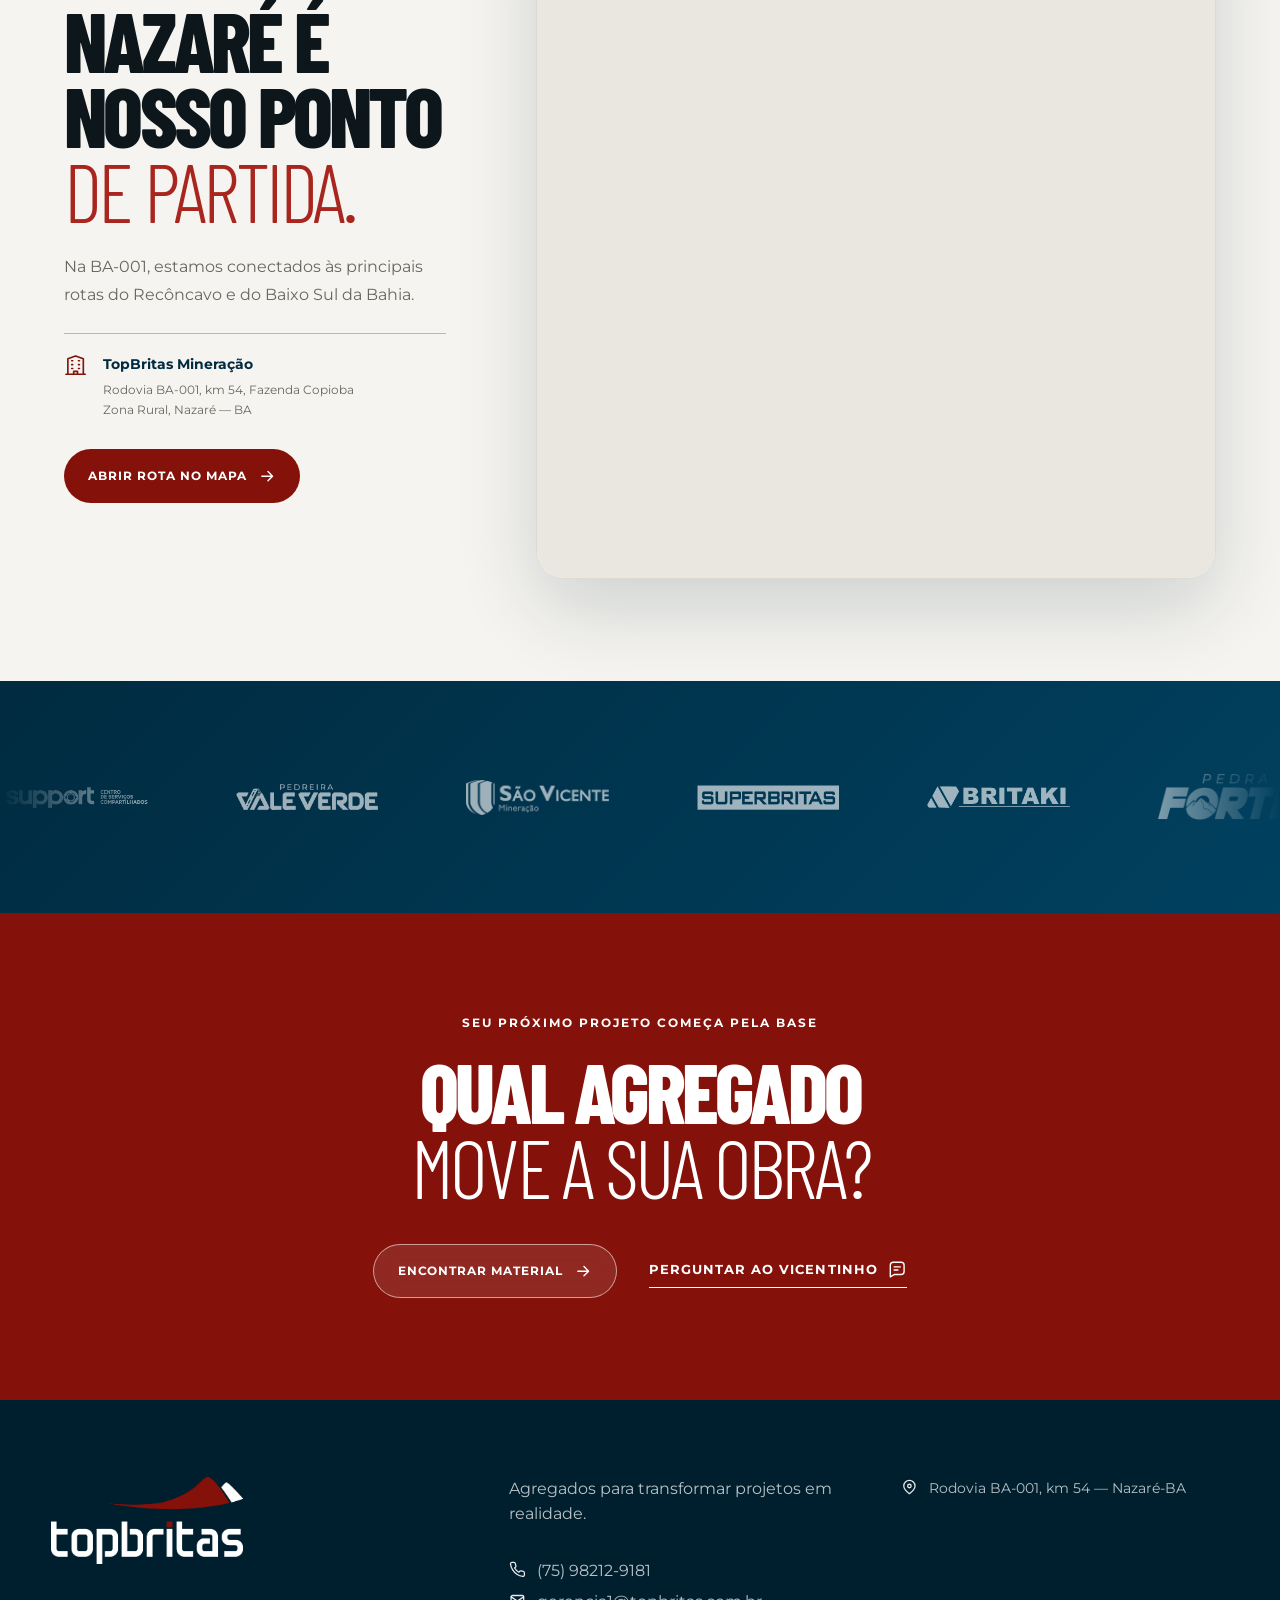
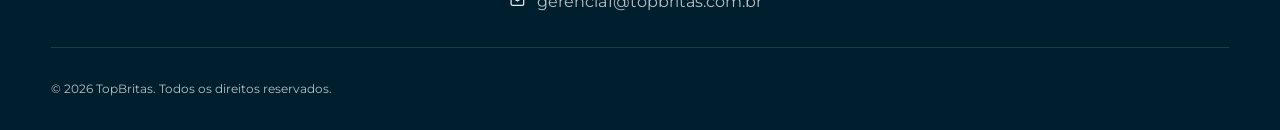
==== commit 12a6bc49: "Add files via upload" ====
--- a/index.html
+++ b/index.html
@@ -1,289 +1,82 @@
-<!DOCTYPE html>
-<html lang="pt-BR">
-<head>
-    <meta charset="UTF-8">
-    <meta name="viewport" content="width=device-width, initial-scale=1.0">
-    <title>topbritas</title>
-    <link rel="stylesheet" href="style.css">
-    
-    <!-- Ícone da aba do navegador (Favicon) -->
-    <link rel="icon" href="IMG/tb.png" type="image/png">
-</head>
-<body>
-
-<!-- Cabeçalho e Menu -->
-    <header class="header">
-        <div class="container navbar">
-            <a href="index.html" class="logo">
-                <img src="IMG/Ativo 3Topbritas.png" alt="Logo TopBritas" class="logo-img">
-            </a>
-            
-            <!-- Botão Hambúrguer (Aparece só no celular) -->
-            <button class="btn-menu-mobile" id="btn-menu">
-                <svg viewBox="0 0 24 24" width="35" height="35" fill="white">
-                    <path d="M3 18h18v-2H3v2zm0-5h18v-2H3v2zm0-7v2h18V6H3z"/>
-                </svg>
-            </button>
-
-            <!-- Menu Desktop / Mobile -->
-            <nav class="menu-desktop" id="menu-navegacao">
-                <a href="index.html">Início</a>
-                <a href="catalogo.html">Produtos</a>
-                <a href="empresa.html">Nossa Empresa</a>               
-                <a href="index.html#localizacao">Localização</a> 
-                <a href="https://gruposv.vagas.solides.com.br/" target="_blank">Trabalhe Conosco</a>
-                <a href="fale-conosco.html">Fale Conosco</a>
-                
-                <span class="divisor-nav"></span>
-
-                <div class="nav-social">
-                    <a href="https://instagram.com/topbritas" target="_blank" class="icon-nav"><svg xmlns="http://www.w3.org/2000/svg" width="20" height="20" fill="currentColor" viewBox="0 0 16 16"><path d="M8 0C5.829 0 5.556.01 4.703.048 3.85.088 3.269.222 2.76.42a3.917 3.917 0 0 0-1.417.923A3.927 3.927 0 0 0 .42 2.76C.222 3.268.087 3.85.048 4.7.01 5.555 0 5.827 0 8.001c0 2.172.01 2.444.048 3.297.04.852.174 1.433.372 1.942.205.526.478.972.923 1.417.444.445.89.719 1.416.923.51.198 1.09.333 1.942.372C5.555 15.99 5.827 16 8 16s2.444-.01 3.298-.048c.851-.04 1.434-.174 1.943-.372a3.916 3.916 0 0 0 1.416-.923c.445-.445.718-.891.923-1.417.197-.509.332-1.09.372-1.942C15.99 10.445 16 10.173 16 8s-.01-2.445-.048-3.299c-.04-.851-.175-1.433-.372-1.941a3.926 3.926 0 0 0-.923-1.417A3.911 3.911 0 0 0 13.24.42c-.51-.198-1.092-.333-1.943-.372C10.443.01 10.172 0 7.998 0h.003zm-.717 1.442h.718c2.136 0 2.389.007 3.232.046.78.036 1.204.166 1.486.275.373.145.64.319.92.599.28.28.453.546.598.92.11.281.24.705.275 1.485.039.843.047 1.096.047 3.231s-.008 2.389-.047 3.232c-.035.78-.166 1.203-.275 1.485a2.47 2.47 0 0 1-.599.919c-.28.28-.546.453-.92.598-.28.11-.704.24-1.487.276-.843.038-1.096.047-3.232.047s-2.39-.009-3.233-.047c-.78-.036-1.203-.166-1.485-.276a2.478 2.478 0 0 1-.92-.598 2.48 2.48 0 0 1-.6-.92c-.109-.281-.24-.705-.275-1.485-.038-.843-.046-1.096-.046-3.233 0-2.136.008-2.388.046-3.231.036-.78.166-1.204.276-1.486.145-.373.319-.64.599-.92.28-.28.546-.453.92-.598.282-.11.705-.24 1.485-.276.738-.034 1.024-.044 2.515-.045v.002zm4.988 1.328a.96.96 0 1 0 0 1.92.96.96 0 0 0 0-1.92zm-4.27 1.122a4.109 4.109 0 1 0 0 8.217 4.109 4.109 0 0 0 0-8.217zm0 1.441a2.667 2.667 0 1 1 0 5.334 2.667 2.667 0 0 1 0-5.334z"/></svg></a>
-                    <a href="https://wa.me/5575982129181?text=Olá!" target="_blank" class="btn-orcamento nav-whatsapp">Vendas</a>
-                </div>
-            </nav>
-        </div>
-    </header>
-
-<!-- Entrada: Slider com Efeito de Montanha -->
-    <section id="inicio" class="hero-slider-container shape-montanha">
-        
-        <!-- Slide 1 -->
-        <div class="slide ativo" id="slide-1">
-            <div class="overlay">
-                <div class="container hero-content">
-                    <!-- Nova caixa de texto com efeito moderno -->
-                    <div class="hero-text-box">
-                        <h1>A base sólida para <span class="destaque-vermelho">qualquer grande obra</span>.</h1>
-                        <p>Tecnologia e força na extração de agregados para a construção civil.</p>
-                    </div>
-                </div>
-            </div>
-        </div>
-
-        <!-- Slide 2 -->
-        <div class="slide" id="slide-2">
-            <div class="overlay">
-                <div class="container hero-content">
-                    <div class="hero-text-box">
-                        <h1>Capacidade de <span class="destaque-vermelho">Produção Contínua</span>.</h1>
-                        <p>Frota própria e maquinário de ponta para atender grandes demandas.</p>
-                    </div>
-                </div>
-            </div>
-        </div>
-
-        <!-- Slide 3 -->
-        <div class="slide" id="slide-3">
-            <div class="overlay">
-                <div class="container hero-content">
-                    <div class="hero-text-box">
-                        <h1>Qualidade e <span class="destaque-vermelho">Granulometria Perfeita</span>.</h1>
-                        <p>Materiais rigorosamente selecionados para o seu concreto.</p>
-                    </div>
-                </div>
-            </div>
-        </div>
-
-    </section>
-<!-- Seção: Como Comprar -->
-    <section id="como-comprar" class="secao-padrao reveal">
-        <div class="container text-center">
-            <h2 class="titulo-secao">Como Comprar na TopBritas</h2>
-            <p class="texto-descricao" style="margin-bottom: 40px;">
-                Criamos um processo de venda ágil e sem burocracia para que sua obra não fique parada. Veja como é simples garantir o seu material:
-            </p>
-
-            <!-- Carrossel Mobile -->
-            <div class="passo-a-passo-grid mobile-carousel" id="carrossel-passos">
-                <!-- Passo 1 -->
-                <div class="passo-card">
-                    <div class="passo-numero">1</div>
-                    <h3>Escolha o Material</h3>
-                    <p>Acesse nosso catálogo ou converse com nossa equipe técnica para definir a granulometria e o volume exato para a sua necessidade.</p>
-                </div>
-
-                <!-- Passo 2 -->
-                <div class="passo-card">
-                    <div class="passo-numero">2</div>
-                    <h3>Solicite a Cotação</h3>
-                    <p>Envie sua demanda pelo WhatsApp ou pelo site. Nossa equipe retorna rapidamente com os valores e as melhores opções de logística.</p>
-                </div>
-
-                <!-- Passo 3 -->
-                <div class="passo-card">
-                    <div class="passo-numero">3</div>
-                    <h3>Faturamento</h3>
-                    <p>Orçamento aprovado? Emitimos a nota fiscal rapidamente e liberamos as condições de pagamento (faturado para CNPJ ou à vista).</p>
-                </div>
-
-                <!-- Passo 4 -->
-                <div class="passo-card">
-                    <div class="passo-numero">4</div>
-                    <h3>Carregamento e Entrega</h3>
-                    <p>Agendamos a retirada imediata na Pedreira de Nazaré ou despachamos através da nossa frota parceira direto para o seu canteiro.</p>
-                </div>
-            </div>
-            
-            <!-- Bolinhas indicadoras -->
-            <div class="dots-container" id="dots-passos"></div>
-
-            <!-- Botão atualizado com Link do WhatsApp e Ícone SVG -->
-            <a href="https://wa.me/5575982129181?text=Olá!%20Vi%20o%20passo%20a%20passo%20no%20site%20e%20gostaria%20de%20iniciar%20meu%20orçamento." target="_blank" class="btn-destaque-grande btn-whatsapp-link" style="margin-top: 40px; display: inline-flex; align-items: center; justify-content: center; gap: 12px;">
-                <!-- Ícone oficial do WhatsApp -->
-                <svg xmlns="http://www.w3.org/2000/svg" width="24" height="24" fill="currentColor" viewBox="0 0 16 16">
-                  <path d="M13.601 2.326A7.85 7.85 0 0 0 7.994 0C3.627 0 .068 3.558.064 7.926c0 1.399.366 2.76 1.057 3.965L0 16l4.204-1.102a7.9 7.9 0 0 0 3.79.965h.004c4.368 0 7.926-3.558 7.93-7.93A7.9 7.9 0 0 0 13.6 2.326zM7.994 14.521a6.6 6.6 0 0 1-3.356-.92l-.24-.144-2.494.654.666-2.433-.156-.251a6.56 6.56 0 0 1-1.007-3.505c0-3.626 2.957-6.584 6.591-6.584a6.56 6.56 0 0 1 4.66 1.931 6.56 6.56 0 0 1 1.928 4.66c-.004 3.639-2.961 6.592-6.592 6.592m3.615-4.934c-.197-.099-1.17-.578-1.353-.646-.182-.065-.315-.099-.445.099-.133.197-.513.646-.627.775-.114.133-.232.148-.43.05-.197-.1-.836-.308-1.592-.985-.59-.525-.985-1.175-1.103-1.372-.114-.198-.011-.304.088-.403.087-.088.197-.232.296-.346.1-.114.133-.198.198-.33.065-.134.034-.248-.015-.347-.05-.099-.445-1.076-.612-1.47-.16-.389-.323-.335-.445-.34-.114-.005-.247-.007-.38-.007a.73.73 0 0 0-.529.247c-.182.198-.691.677-.691 1.654s.71 1.916.81 2.049c.098.133 1.394 2.132 3.383 2.992.47.205.84.326 1.129.418.475.152.904.129 1.246.08.38-.058 1.171-.48 1.338-.943.164-.464.164-.86.114-.943-.049-.084-.182-.133-.38-.232z"/>
-                </svg>
-                Iniciar meu Orçamento Agora
-            </a>
-        </div>
-    </section>
-
-
-<!-- Chamada para Produtos (Link para o Catálogo com Efeito Parallax) -->
-    <section id="produtos" class="secao-padrao bg-parallax-catalogo reveal">
-        <div class="container text-center conteudo-frente">
-            <h2 class="titulo-secao text-branco">Nosso Catálogo de Agregados</h2>
-            <p class="texto-descricao text-branco" style="margin-bottom: 30px;">
-                Trabalhamos com uma linha completa de <strong>12 produtos</strong> desenvolvidos para atender as mais exigentes especificações técnicas da engenharia moderna.
-            </p>
-            <a href="catalogo.html" class="btn-destaque-grande">
-                 Ver Todos os Produtos
-            </a>
-        </div>
-    </section>
-
-<!-- Chamada para Localização (Design em Card Premium) -->
-    <section id="localizacao" class="secao-padrao reveal">
-        <div class="container">
-            <div class="card-localizacao-premium">
-                
-                <!-- Lado Esquerdo: Texto e Botão -->
-                <div class="texto-localizacao">
-                    <div class="badge-local">📍 Operação Estratégica</div>
-                    <h2 class="titulo-secao" style="text-align: left; margin-bottom: 20px;">Nossa Jazida</h2>
-                    <p class="texto-descricao" style="text-align: left; margin: 0 0 35px 0;">
-                        Nossa força de produção está estrategicamente instalada em <strong>Nazaré-BA</strong>, com logística rápida e acesso facilitado para o escoamento de grandes volumes em toda a região.
-                    </p>
-                    <a href="https://maps.app.goo.gl/4czKxafZ7vhuCdaz5" target="_blank" rel="noopener noreferrer" class="btn-destaque-grande btn-azul">
-                        Ver Rotas Detalhadas
-                    </a>
-                </div>
-                
-                <!-- Lado Direito: Mapa do Google -->
-                <div class="mapa-container-grid">
-                    <iframe 
-                        src="https://www.google.com/maps/embed?pb=!1m18!1m12!1m3!1d3887.393469949805!2d-38.98560092492296!3d-13.01059708730844!2m3!1f0!2f0!3f0!3m2!1i1024!2i768!4f13.1!3m3!1m2!1s0x73e1f9b4dd6351f%3A0x972bc984f5553dd0!2zVG9wYnJpdGFzIE1pbmVyYcOnw6Nv!5e0!3m2!1spt-BR!2sbr!4v1785154177154!5m2!1spt-BR!2sbr"
-                        width="100%" 
-                        height="100%" 
-                        style="border:0;" 
-                        allowfullscreen="" 
-                        loading="lazy" 
-                        referrerpolicy="no-referrer-when-downgrade">
-                    </iframe>
-                </div>
-                
-            </div>
-        </div>
-    </section>
-
-    <!-- Seção: Nossos Parceiros (Com fundo branco mais escuro/acinzentado) -->
-    <!-- Adicionada a cor #f4f7f9 diretamente no estilo da seção -->
-    <section id="parceiros" class="secao-padrao reveal" style="background-color: #f4f7f9;">
-        <div class="container text-center">
-            <h2 class="titulo-secao">Nossas Parcerias</h2>
-            
-            <div class="partners-wrapper">
-                <div class="partners-strip">
-                    <div class="partners-track">
-                        <img src="IMG/Logos de Parceiros/CSS.png" alt="Parceiro" class="partner-logo">
-                        <img src="IMG/Logos de Parceiros/PVV.png" alt="Parceiro" class="partner-logo">
-                        <img src="IMG/Logos de Parceiros/MSV.png" alt="Parceiro" class="partner-logo">
-                        <img src="IMG/Logos de Parceiros/Super.png" alt="Parceiro" class="partner-logo">
-                        <img src="IMG/Logos de Parceiros/Top.png" alt="Parceiro" class="partner-logo">
-                        <img src="IMG/Logos de Parceiros/PF.png" alt="Parceiro" class="partner-logo">
-                        <img src="IMG/Logos de Parceiros/ViaNobre.png" alt="Parceiro" class="partner-logo">
-
-                        <img src="IMG/Logos de Parceiros/CSS.png" alt="Parceiro" class="partner-logo">
-                        <img src="IMG/Logos de Parceiros/PVV.png" alt="Parceiro" class="partner-logo">
-                        <img src="IMG/Logos de Parceiros/MSV.png" alt="Parceiro" class="partner-logo">
-                        <img src="IMG/Logos de Parceiros/Super.png" alt="Parceiro" class="partner-logo">
-                        <img src="IMG/Logos de Parceiros/Top.png" alt="Parceiro" class="partner-logo">
-                        <img src="IMG/Logos de Parceiros/PF.png" alt="Parceiro" class="partner-logo">
-                        <img src="IMG/Logos de Parceiros/ViaNobre.png" alt="Parceiro" class="partner-logo">
-                    </div>
-                </div>
-
-                <div class="partner-message">
-                    Construir bases sólidas exige grandes alianças. Nossos parceiros garantem a excelência e a inovação na sua obra!
-                </div>
-            </div>
-        </div>
-    </section>
-<!-- Chamada para Contato e Vagas (Cards com Imagem) -->
-    <section id="contato" class="secao-padrao reveal" style="background-color: var(--azul-top);">
-        <div class="container">
-            <!-- Carrossel Mobile -->
-            <div class="contato-grid mobile-carousel" id="carrossel-contato">
-                
-                <!-- Card: Fale Conosco -->
-                <div class="box-card-moderno">
-                    <!-- Substitua o src pela sua imagem de referência -->
-                    <img src="IMG/Imagem support.png" alt="Atendimento TopBritas" class="img-card-topo">
-                    <div class="conteudo-card">
-                        <h2 class="titulo-secao" style="font-size: 1.8rem;">Fale Conosco e Ética</h2>
-                        <p>Um ambiente seguro, ético e totalmente sigiloso para denúncias, sugestões, reclamações ou suporte técnico.</p>
-                        <a href="fale-conosco.html" class="btn-destaque-grande btn-card">Acessar Canal Seguro</a>
-                    </div>
-                </div>
-
-                <!-- Card: Trabalhe Conosco -->
-                <div class="box-card-moderno">
-                    <!-- Substitua o src pela sua imagem de referência -->
-                    <img src="IMG/vagas de emprego.png" alt="Equipe TopBritas" class="img-card-topo">
-                    <div class="conteudo-card">
-                        <h2 class="titulo-secao" style="font-size: 1.8rem;">Faça Parte da Equipe</h2>
-                        <p>Estamos sempre em busca de talentos para a operação e administração. Venha construir o futuro com a gente.</p>
-                        <a href="https://gruposv.vagas.solides.com.br/" class="btn-destaque-grande btn-card">Ver Vagas Disponíveis</a>
-                    </div>
-                </div>
-
-            </div>
-            
-            <!-- Bolinhas indicadoras -->
-            <div class="dots-container" id="dots-contato"></div>
-        </div>
-    </section>
-
-
-    <!-- Assistente Virtual (Vicentinho) -->
-    <div class="chat-container">
- <div class="chat-box" id="caixa-chat">
-            <div class="chat-header">
-                <div style="display: flex; align-items: center; gap: 12px;">
-                    <!-- Substitua o link abaixo pela imagem real do seu bot -->
-                    <img src="IMG/vicente 1.png" alt="Avatar Inteligência" class="avatar-bot">
-                    <span>Fale com o Vicentinho</span>
-                </div>
-                <button id="fechar-chat" class="btn-fechar">×</button>
-            </div>
-            
-            <div class="chat-body" id="chat-messages">
-                <!-- As mensagens vão aparecer aqui dinamicamente -->
-            </div>
-            <div class="chat-input">
-                <input type="text" placeholder="Digite sua mensagem...">
-                <button>Enviar</button>
-            </div>
-        </div>
-        <!-- Botão Redondo com Foto e Notificação -->
-        <button class="btn-vicentinho-img" id="btn-vicentinho">
-            <!-- Use a mesma imagem que você colocou no cabeçalho do chat -->
-            <img src="IMG/vicente 1.1.png" alt="Assistente Virtual">
-            <!-- O número 1 da notificação -->
-            <span class="badge-notificacao" id="badge-chat">1</span>
-        </button>
-    </div>
-
-    <script src="script.js"></script>
-</body>
-</html>+<!DOCTYPE html>
+
+<html lang="pt-BR">
+<head>
+<meta charset="utf-8"/>
+<meta content="width=device-width, initial-scale=1, viewport-fit=cover" name="viewport"/>
+<meta content="#004160" name="theme-color"/>
+<meta content="TopBritas: agregados para construção civil com operação em Nazaré, Bahia, controle de qualidade e logística para o Recôncavo e Baixo Sul." name="description"/>
+<meta content="index, follow, max-image-preview:large, max-snippet:-1, max-video-preview:-1" name="robots"/>
+<meta content="website" property="og:type"/>
+<meta content="pt_BR" property="og:locale"/>
+<meta content="TopBritas — Da pedreira para o futuro" property="og:title"/>
+<meta content="Agregados que transformam grandes projetos em realidade, direto de Nazaré-BA." property="og:description"/>
+<meta content="https://www.topbritas.com.br/" property="og:url"/>
+<meta content="https://www.topbritas.com.br/assets/images/hero/capasite-desktop.webp" property="og:image"/>
+<meta content="Operação da pedreira TopBritas em Nazaré, Bahia" property="og:image:alt"/>
+<meta content="summary_large_image" name="twitter:card"/>
+<meta content="TopBritas — Da pedreira para o futuro" name="twitter:title"/>
+<meta content="Agregados para construção civil produzidos em Nazaré, Bahia." name="twitter:description"/>
+<meta content="https://www.topbritas.com.br/assets/images/hero/capasite-desktop.webp" name="twitter:image"/>
+<link href="https://www.topbritas.com.br/" rel="canonical"/>
+<link href="assets/brand/favicon.png" rel="icon" type="image/png"/>
+<link as="font" crossorigin="" href="assets/fonts/barlow-condensed-800-latin.woff2" rel="preload" type="font/woff2"/>
+<link as="font" crossorigin="" href="assets/fonts/barlow-condensed-300-latin.woff2" rel="preload" type="font/woff2"/>
+<link as="font" crossorigin="" href="assets/fonts/montserrat-400-700-latin.woff2" rel="preload" type="font/woff2"/>
+<link as="image" fetchpriority="high" href="assets/images/hero/capasite-desktop.webp" media="(min-width: 701px)" rel="preload"/>
+<link as="image" fetchpriority="high" href="assets/images/hero/capasite-mobile.webp" media="(max-width: 700px)" rel="preload"/>
+<title>TopBritas | Pedreira e agregados em Nazaré-BA</title>
+<script type="application/ld+json">
+  {"@context":"https://schema.org","@graph":[{"@type":["Organization","LocalBusiness"],"@id":"https://www.topbritas.com.br/#empresa","name":"TopBritas","url":"https://www.topbritas.com.br/","logo":"https://www.topbritas.com.br/assets/brand/logo-topbritas.png","image":"https://www.topbritas.com.br/assets/images/hero/capasite-desktop.webp","telephone":"+55 75 98212-9181","address":{"@type":"PostalAddress","streetAddress":"Rodovia BA-001, km 54, Fazenda Copioba, Zona Rural","addressLocality":"Nazaré","addressRegion":"BA","postalCode":"44400-000","addressCountry":"BR"},"sameAs":["https://www.instagram.com/topbritas/"]},{"@type":"WebSite","@id":"https://www.topbritas.com.br/#site","url":"https://www.topbritas.com.br/","name":"TopBritas","publisher":{"@id":"https://www.topbritas.com.br/#empresa"}}]}
+  </script>
+<link href="assets/css/site.css" rel="stylesheet"/></head>
+<body class="page-home" data-page="home">
+<a class="skip-link" href="#conteudo">Pular para o conteúdo</a>
+
+<header class="site-header" data-header="">
+<a aria-label="TopBritas — página inicial" class="brand" href="index.html"><img alt="TopBritas" height="110" src="assets/brand/logo-topbritas.png" width="244"/></a>
+<button aria-controls="main-navigation" aria-expanded="false" class="nav-toggle" data-nav-toggle="" type="button"><span></span><span></span><span></span><span class="sr-only">Abrir menu</span></button>
+<nav aria-label="Navegação principal" class="main-nav" data-navigation="" id="main-navigation">
+<a aria-current="page" href="index.html"><span data-icon="home"></span><span>Início</span></a><a href="catalogo.html"><span data-icon="products"></span><span>Produtos</span></a><a href="empresa.html"><span data-icon="building"></span><span>Empresa</span></a><a href="https://gruposv.vagas.solides.com.br/" rel="noopener" target="_blank"><span data-icon="hardhat"></span><span>Trabalhe conosco</span></a><a href="#localizacao"><span data-icon="pin"></span><span>Localização</span></a><a href="https://britaki.com.br/fale-conosco" rel="noopener"><span data-icon="message"></span><span>Fale conosco</span></a><a aria-label="Instagram da TopBritas" class="nav-instagram" href="https://www.instagram.com/topbritas/" rel="noopener noreferrer" target="_blank"><span data-icon="instagram"></span><span class="nav-instagram__label">Instagram</span></a>
+<a class="button button--small" href="https://wa.me/5575982129181?text=Ol%C3%A1%21%20Gostaria%20de%20solicitar%20um%20or%C3%A7amento." rel="noopener" target="_blank"><span data-icon="whatsapp"></span> Solicitar orçamento</a>
+</nav>
+</header>
+<main id="conteudo">
+<section aria-labelledby="hero-title" class="hero">
+<div class="hero__media" data-parallax-root="">
+<picture class="hero__picture hero__slide is-active" data-hero-slide=""><source media="(max-width: 700px)" srcset="assets/images/hero/capasite-mobile.webp" type="image/webp"/><source srcset="assets/images/hero/capasite-desktop.webp" type="image/webp"/><img alt="Equipe e operação industrial da TopBritas em Nazaré, com britagem, correias e carregadeiras" fetchpriority="high" height="800" src="assets/images/hero/capasite-desktop.webp" width="2280"/></picture>
+<picture class="hero__picture hero__slide" data-hero-slide=""><img alt="Pátio de agregados e carregamento da TopBritas" data-src="assets/images/hero/empresa-desktop.webp" decoding="async" height="1080" src="[data-uri]" width="1920"/></picture>
+<picture class="hero__picture hero__slide" data-hero-slide=""><img alt="Frota e estrutura de britagem da TopBritas em Nazaré" data-src="assets/images/company/jazida.webp" decoding="async" height="900" src="[data-uri]" width="1600"/></picture>
+<div aria-hidden="true" class="hero__shade"></div>
+</div>
+<div class="hero__content"><p class="eyebrow"><span></span> Nazaré, Bahia</p><h1 id="hero-title">Da pedreira<br/><em>para o futuro.</em></h1><p class="hero__lead">Agregados que transformam grandes projetos em realidade.</p><div class="hero__facts" aria-label="Destaques da TopBritas"><span><strong>11</strong> agregados</span><span><strong>BA-001</strong> localização estratégica</span></div></div>
+<div class="hero__chapter"><strong><span data-hero-current="">01</span> / 03</strong><span>Imagens da pedreira</span><div aria-label="Selecionar imagem da capa" class="hero__dots"><button aria-label="Mostrar imagem 1" aria-pressed="true" data-hero-dot="0" type="button"></button><button aria-label="Mostrar imagem 2" aria-pressed="false" data-hero-dot="1" type="button"></button><button aria-label="Mostrar imagem 3" aria-pressed="false" data-hero-dot="2" type="button"></button></div></div><a class="scroll-cue" href="#jornada"><span></span>Role para explorar</a>
+</section>
+<section aria-label="Jornada da operação TopBritas" class="journey" data-journey="" id="jornada">
+<div class="journey__stage">
+<div class="journey__intro" data-reveal=""><p class="eyebrow">Conheça a operação</p><h2>Da rocha à obra,<br/><em>cada etapa importa.</em></h2><p>Conheça o caminho que une jazida, tecnologia, controle e logística para entregar o agregado certo ao seu projeto.</p></div><div class="journey__chapters" data-auto-carousel="" data-carousel-interval="4300">
+<article class="journey__chapter is-active" data-chapter="0" data-reveal=""><figure class="journey__media"><img alt="Pedreira em ambiente tropical de Nazaré, Bahia" data-deferred-src="assets/images/operation/01-pedreira.jpg" decoding="async" height="853" src="[data-uri]" width="1280"/></figure><div class="journey__icon"><span data-icon="pin"></span><b>01</b></div><p class="eyebrow">Origem</p><h2>Nossa pedreira</h2><p>Uma jazida em Nazaré-BA, posicionada para atender o Recôncavo e o Baixo Sul.</p></article>
+<article class="journey__chapter" data-chapter="1" data-reveal=""><figure class="journey__media"><img alt="Extração técnica de rocha em pedreira tropical" data-deferred-src="assets/images/operation/02-extracao.jpg" decoding="async" height="853" src="[data-uri]" width="1280"/></figure><div class="journey__icon"><span data-icon="rock"></span><b>02</b></div><p class="eyebrow">Matéria-prima</p><h2>Extração</h2><p>Rigor técnico desde o decapeamento, preservando a qualidade da rocha que inicia cada projeto.</p></article>
+<article class="journey__chapter" data-chapter="2" data-reveal=""><figure class="journey__media"><img alt="Carregadeira abastecendo caminhão caçamba Volvo branco" data-deferred-src="assets/images/operation/03-carregamento.jpg" decoding="async" height="853" src="[data-uri]" width="1280"/></figure><div class="journey__icon"><span data-icon="truck"></span><b>03</b></div><p class="eyebrow">Fluxo</p><h2>Carregamento</h2><p>Equipamentos e pessoas conectam cada frente da operação com ritmo, segurança e continuidade.</p></article>
+<article class="journey__chapter" data-chapter="3" data-reveal=""><figure class="journey__media"><img alt="Planta moderna de britagem e correias transportadoras" data-deferred-src="assets/images/operation/04-britagem.jpg" decoding="async" height="853" src="[data-uri]" width="1280"/></figure><div class="journey__icon"><span data-icon="building"></span><b>04</b></div><p class="eyebrow">Transformação</p><h2>Britagem</h2><p>Britadores e correias transformam a rocha em agregados de granulometria controlada.</p></article>
+<article class="journey__chapter" data-chapter="4" data-reveal=""><figure class="journey__media"><img alt="Pátio organizado com diferentes agregados e caminhão branco" data-deferred-src="assets/images/operation/05-agregados.jpg" decoding="async" height="853" src="[data-uri]" width="1280"/></figure><div class="journey__icon"><span data-icon="products"></span><b>05</b></div><p class="eyebrow">Escolha</p><h2>Agregados</h2><p>Uma linha completa para diferentes escalas, especificações e fases da construção civil.</p><a class="text-link" href="catalogo.html">Conhecer produtos <span data-icon="arrow"></span></a></article>
+<article class="journey__chapter" data-chapter="5" data-reveal=""><figure class="journey__media"><img alt="Frota de caminhões caçamba Volvo brancos saindo da pedreira" data-deferred-src="assets/images/operation/06-logistica.jpg" decoding="async" height="853" src="[data-uri]" width="1280"/></figure><div class="journey__icon"><span data-icon="truck"></span><b>06</b></div><p class="eyebrow">Movimento</p><h2>Logística</h2><p>Retirada na pedreira e atendimento comercial para planejar o caminho até a sua obra.</p></article>
+<article class="journey__chapter" data-chapter="6" data-reveal=""><figure class="journey__media"><img alt="Caminhão caçamba Volvo branco entregando agregado em obra" data-deferred-src="assets/images/operation/07-obra.jpg" decoding="async" height="853" src="[data-uri]" width="1280"/></figure><div class="journey__icon"><span data-icon="check"></span><b>07</b></div><p class="eyebrow">Destino</p><h2>Da pedreira à sua obra</h2><p>Do primeiro contato ao volume certo, a TopBritas aproxima produção e construção.</p><a class="button button--light" href="https://wa.me/5575982129181?text=Ol%C3%A1%21%20Vim%20pela%20jornada%20TopBritas%20e%20gostaria%20de%20solicitar%20um%20or%C3%A7amento." rel="noopener" target="_blank">Solicitar orçamento <span data-icon="arrow"></span></a></article>
+</div>
+<div class="journey__carousel-meta"><strong aria-live="polite" data-carousel-status="">01 / 07</strong><div aria-label="Progresso dos cartões da operação" class="journey__pager" data-carousel-pager=""><button aria-label="Ir para o primeiro grupo" aria-pressed="true" type="button"></button><button aria-label="Ir para o segundo grupo" aria-pressed="false" type="button"></button><button aria-label="Ir para o terceiro grupo" aria-pressed="false" type="button"></button></div></div>
+
+</div>
+</section>
+<section aria-labelledby="buying-title" class="buying section"><div class="section-heading" data-reveal=""><p class="eyebrow">Do material ao canteiro</p><h2 id="buying-title">Comprar deve ser<br/><em>simples e direto.</em></h2></div><ol class="process" data-auto-carousel="" data-carousel-interval="3600" data-reveal=""><li><span>01</span><i data-icon="rock"></i><h3>Escolha</h3><p>Defina o agregado e o volume necessário.</p></li><li><span>02</span><i data-icon="message"></i><h3>Cote</h3><p>Envie a seleção para nossa equipe comercial.</p></li><li><span>03</span><i data-icon="check"></i><h3>Aprove</h3><p>Alinhe valores, pagamento e logística.</p></li><li><span>04</span><i data-icon="truck"></i><h3>Receba</h3><p>Retire em Nazaré ou planeje a entrega.</p></li></ol><div aria-label="Progresso das etapas até o canteiro" class="process__carousel-meta" data-carousel-pager=""><button aria-label="Mostrar primeiras etapas" aria-pressed="true" type="button"></button><button aria-label="Mostrar etapas intermediárias" aria-pressed="false" type="button"></button><button aria-label="Mostrar etapa final" aria-pressed="false" type="button"></button></div><a class="button" data-reveal="" href="catalogo.html">Montar uma cotação <span data-icon="arrow"></span></a></section>
+<section aria-labelledby="product-title" class="product-feature section section--ink"><div class="product-feature__visual" data-reveal=""><img alt="Pátio de agregados da pedreira TopBritas em Nazaré, Bahia" data-deferred-src="assets/images/operation/05-agregados.jpg" decoding="async" height="853" src="[data-uri]" width="1280"/></div><div class="product-feature__copy" data-reveal=""><p class="eyebrow">Catálogo de produtos</p><span class="display-index">11 <small>agregados</small></span><h2 id="product-title">Potencial da pedreira</h2><p>A qualidade da jazida, a capacidade de britagem e a organização dos estoques formam um catálogo preparado para diferentes bases, concretos, pavimentos, drenagens e grandes obras.</p><p class="product-feature__note"><span data-icon="info"></span> Granulometrias e disponibilidade variam conforme planejamento da produção. Consulte nossa equipe para confirmar o material ideal.</p><a class="text-link" href="catalogo.html">Conhecer catálogo e aplicações <span data-icon="arrow"></span></a></div></section>
+<section aria-labelledby="location-title" class="location section" id="localizacao"><div class="location__copy" data-reveal=""><p class="eyebrow"><span data-icon="pin"></span> Operação estratégica</p><h2 id="location-title">Nazaré é<br/>nosso ponto<br/><em>de partida.</em></h2><p>Na BA-001, estamos conectados às principais rotas do Recôncavo e do Baixo Sul da Bahia.</p><div class="location__address"><span data-icon="building"></span><div><strong>TopBritas Mineração</strong><address>Rodovia BA-001, km 54, Fazenda Copioba<br/>Zona Rural, Nazaré — BA</address></div></div><a class="button" href="https://maps.app.goo.gl/4czKxafZ7vhuCdaz5" rel="noopener" target="_blank">Abrir rota no mapa <span data-icon="arrow"></span></a></div><div class="location__card" data-reveal=""><div class="location__card-head"><div><span>Unidade TopBritas</span><strong>Nazaré, Bahia</strong></div><a aria-label="Abrir localização em nova guia" href="https://maps.app.goo.gl/4czKxafZ7vhuCdaz5" rel="noopener" target="_blank"><span data-icon="arrow"></span></a></div><div class="location__map"><iframe allowfullscreen="" data-deferred-src="https://www.google.com/maps/embed?pb=!1m18!1m12!1m3!1d3887.393469949805!2d-38.98560092492296!3d-13.01059708730844!2m3!1f0!2f0!3f0!3m2!1i1024!2i768!4f13.1!3m3!1m2!1s0x73e1f9b4dd6351f%3A0x972bc984f5553dd0!2zVG9wYnJpdGFzIE1pbmVyYcOnw6Nv!5e0!3m2!1spt-BR!2sbr!4v1785154177154!5m2!1spt-BR!2sbr" loading="lazy" referrerpolicy="no-referrer-when-downgrade" title="Localização da TopBritas em Nazaré, Bahia"></iframe></div></div></section>
+<section aria-label="Parceiros que movem o setor" class="partners"><div class="partners__viewport"><div class="partners__track">
+<img alt="CSC Support" decoding="async" height="40" loading="lazy" src="assets/images/partners/css.png" width="267"/><img alt="Pedreira Vale Verde" decoding="async" height="42" loading="lazy" src="assets/images/partners/pvv.png" width="231"/><img alt="Mineração São Vicente" decoding="async" height="145" loading="lazy" src="assets/images/partners/msv.png" width="596"/><img alt="Superbritas" decoding="async" height="42" loading="lazy" src="assets/images/partners/super.png" width="241"/><img alt="TopBritas" decoding="async" height="99" loading="lazy" src="assets/images/partners/top.png" width="524"/><img alt="Pedra Forte" decoding="async" height="50" loading="lazy" src="assets/images/partners/pf.png" width="155"/><img alt="Via Nobre" decoding="async" height="164" loading="lazy" src="assets/images/partners/vianobre.png" width="741"/>
+<img alt="" aria-hidden="true" decoding="async" height="40" loading="lazy" src="assets/images/partners/css.png" width="267"/><img alt="" aria-hidden="true" decoding="async" height="42" loading="lazy" src="assets/images/partners/pvv.png" width="231"/><img alt="" aria-hidden="true" decoding="async" height="145" loading="lazy" src="assets/images/partners/msv.png" width="596"/><img alt="" aria-hidden="true" decoding="async" height="42" loading="lazy" src="assets/images/partners/super.png" width="241"/><img alt="" aria-hidden="true" decoding="async" height="99" loading="lazy" src="assets/images/partners/top.png" width="524"/><img alt="" aria-hidden="true" decoding="async" height="50" loading="lazy" src="assets/images/partners/pf.png" width="155"/><img alt="" aria-hidden="true" decoding="async" height="164" loading="lazy" src="assets/images/partners/vianobre.png" width="741"/>
+</div></div></section>
+<section aria-labelledby="cta-title" class="closing-cta section"><p class="eyebrow">Seu próximo projeto começa pela base</p><h2 id="cta-title">Qual agregado<br/><em>move a sua obra?</em></h2><div class="closing-cta__actions"><a class="button button--light" href="catalogo.html">Encontrar material <span data-icon="arrow"></span></a><button class="text-link text-link--light" data-open-chat="" type="button">Perguntar ao Vicentinho <span data-icon="message"></span></button></div></section>
+</main>
+<footer class="site-footer"><a class="brand brand--footer" href="index.html"><img alt="TopBritas" height="110" src="assets/brand/logo-topbritas.png" width="244"/></a><p>Agregados para transformar projetos em realidade.</p><address><span data-icon="pin"></span><span>Rodovia BA-001, km 54 — Nazaré-BA</span></address><div class="site-footer__contacts"><a href="tel:+5575982129181"><span data-icon="phone"></span><span>(75) 98212-9181</span></a><a href="mailto:gerencia1@topbritas.com.br"><span data-icon="mail"></span><span>gerencia1@topbritas.com.br</span></a></div><small>© <span data-current-year=""></span> TopBritas. Todos os direitos reservados.</small></footer>
+
+<script defer src="assets/js/site.js"></script></body>
+</html>
--- a/assets/css/site.css
+++ b/assets/css/site.css
@@ -0,0 +1,1843 @@
+@font-face { font-family: "Barlow Condensed"; font-style: normal; font-weight: 300; font-display: swap; src: url("../fonts/barlow-condensed-300-latin.woff2") format("woff2"); }
+@font-face { font-family: "Barlow Condensed"; font-style: normal; font-weight: 400; font-display: swap; src: url("../fonts/barlow-condensed-400-latin.woff2") format("woff2"); }
+@font-face { font-family: "Barlow Condensed"; font-style: normal; font-weight: 700; font-display: swap; src: url("../fonts/barlow-condensed-700-latin.woff2") format("woff2"); }
+@font-face { font-family: "Barlow Condensed"; font-style: normal; font-weight: 800; font-display: swap; src: url("../fonts/barlow-condensed-800-latin.woff2") format("woff2"); }
+@font-face { font-family: "Barlow Condensed"; font-style: normal; font-weight: 900; font-display: swap; src: url("../fonts/barlow-condensed-900-latin.woff2") format("woff2"); }
+@font-face { font-family: "Montserrat"; font-style: normal; font-weight: 400 700; font-display: swap; src: url("../fonts/montserrat-400-700-latin.woff2") format("woff2"); }
+
+:root {
+  --color-brand-primary: #004160;
+  --color-brand-primary-deep: #002b40;
+  --color-brand-primary-soft: #0b668b;
+  --color-brand-secondary: #84110a;
+  --color-brand-secondary-bright: #a8261e;
+  --color-white: #fff;
+  --color-stone-50: #f5f4f0;
+  --color-stone-100: #e9e7df;
+  --color-stone-300: #bbb8ae;
+  --color-stone-600: #686760;
+  --color-ink: #0d171b;
+  --color-success: #237a4c;
+  --color-error: #a3201a;
+  --surface-glass: rgba(0, 40, 60, .6);
+  --font-display: "Arial Narrow", "Roboto Condensed", "Helvetica Neue", Arial, sans-serif;
+  --font-body: Inter, Aptos, "Segoe UI", Helvetica, Arial, sans-serif;
+  --container: min(92vw, 1440px);
+  --header-height: 88px;
+  --radius-sm: .35rem;
+  --radius-md: .75rem;
+  --radius-lg: 1.4rem;
+  --space-xs: clamp(.5rem, .7vw, .75rem);
+  --space-sm: clamp(.8rem, 1.2vw, 1.25rem);
+  --space-md: clamp(1.25rem, 2vw, 2rem);
+  --space-lg: clamp(2rem, 4vw, 4.5rem);
+  --space-xl: clamp(4rem, 8vw, 9rem);
+  --shadow-lg: 0 30px 80px rgba(0, 30, 45, .16);
+  --transition-fast: 180ms cubic-bezier(.2, .8, .2, 1);
+  --transition-normal: 360ms cubic-bezier(.2, .8, .2, 1);
+  --transition-slow: 800ms cubic-bezier(.16, 1, .3, 1);
+}
+*, *::before, *::after { box-sizing: border-box; }
+html { scroll-behavior: smooth; }
+body, h1, h2, h3, p, figure, blockquote, dl, dd { margin: 0; }
+ul, ol { margin: 0; padding: 0; }
+ul { list-style: none; }
+img, picture, svg, canvas { display: block; max-width: 100%; }
+button, input, textarea, select { font: inherit; }
+button, select { cursor: pointer; }
+a { color: inherit; text-decoration: none; }
+address { font-style: normal; }
+dialog { padding: 0; }
+html { background: var(--color-stone-50); color: var(--color-ink); }
+body { min-width: 320px; min-height: 100vh; overflow-x: clip; background: var(--color-stone-50); font-family: var(--font-body); line-height: 1.55; text-rendering: optimizeLegibility; -webkit-font-smoothing: antialiased; }
+body.is-nav-open, body.is-modal-open { overflow: hidden; }
+::selection { background: var(--color-brand-secondary); color: var(--color-white); }
+:focus-visible { outline: 3px solid #e35f50; outline-offset: 4px; }
+.sr-only { position: absolute; width: 1px; height: 1px; padding: 0; margin: -1px; overflow: hidden; clip: rect(0,0,0,0); white-space: nowrap; border: 0; }
+.skip-link { position: fixed; z-index: 9999; top: .75rem; left: .75rem; transform: translateY(-150%); padding: .8rem 1rem; background: var(--color-white); color: var(--color-brand-primary); border-radius: var(--radius-sm); font-weight: 800; transition: transform var(--transition-fast); }
+.skip-link:focus { transform: translateY(0); }
+main { overflow: clip; }
+h1, h2, h3 { font-family: var(--font-display); font-weight: 900; line-height: .9; letter-spacing: -.055em; text-transform: uppercase; text-wrap: balance; }
+h1 { font-size: clamp(3.7rem, 8.5vw, 9rem); }
+h2 { font-size: clamp(3rem, 6.5vw, 7.2rem); }
+h3 { font-size: clamp(1.4rem, 2.2vw, 2.3rem); }
+h1 em, h2 em { color: var(--color-brand-secondary-bright); font-style: normal; }
+.eyebrow { display: flex; align-items: center; gap: .65rem; color: currentColor; font-size: .74rem; font-weight: 800; letter-spacing: .17em; line-height: 1.25; text-transform: uppercase; }
+.eyebrow > span:not([data-icon]) { width: 2.5rem; height: 1px; background: currentColor; }
+.text-link { display: inline-flex; align-items: center; gap: .65rem; border: 0; border-bottom: 1px solid currentColor; padding: .3rem 0 .45rem; background: none; color: var(--color-brand-primary); font-size: .82rem; font-weight: 800; letter-spacing: .08em; text-transform: uppercase; transition: color var(--transition-fast), gap var(--transition-fast); }
+.text-link:hover { gap: 1rem; color: var(--color-brand-secondary); }
+.text-link--light { color: var(--color-white); }
+.section { position: relative; width: var(--container); margin-inline: auto; padding-block: var(--space-xl); }
+.section--ink { width: 100%; padding-inline: max(4vw, calc((100vw - 1440px) / 2)); background: var(--color-ink); color: var(--color-white); }
+.section--blue { width: 100%; padding-inline: max(4vw, calc((100vw - 1440px) / 2)); background: var(--color-brand-primary); color: var(--color-white); }
+.section-heading { max-width: 64rem; margin-bottom: var(--space-lg); }
+.section-heading .eyebrow { margin-bottom: var(--space-md); }
+.section-heading > p:last-child { max-width: 43rem; margin-top: var(--space-md); color: var(--color-stone-600); font-size: clamp(1rem, 1.4vw, 1.25rem); }
+.site-header { position: fixed; z-index: 200; top: 0; left: 0; display: flex; align-items: center; justify-content: space-between; width: 100%; min-height: var(--header-height); padding: .75rem 3vw; border-bottom: 1px solid transparent; color: var(--color-white); transition: background var(--transition-normal), border-color var(--transition-normal), min-height var(--transition-normal), box-shadow var(--transition-normal); }
+.site-header.is-scrolled, .site-header--solid { min-height: 72px; border-color: rgba(255,255,255,.12); background: var(--surface-glass); box-shadow: 0 10px 40px rgba(0,26,40,.12); -webkit-backdrop-filter: blur(18px); backdrop-filter: blur(18px); }
+.brand { position: relative; z-index: 2; display: inline-flex; align-items: center; }
+.brand img { width: clamp(8.5rem, 11vw, 11.2rem); height: auto; filter: brightness(0) invert(1); }
+.main-nav { display: flex; align-items: center; gap: clamp(1rem, 1.7vw, 2.2rem); }
+.main-nav > a:not(.button) { position: relative; font-size: .72rem; font-weight: 800; letter-spacing: .1em; text-transform: uppercase; }
+.main-nav > a:not(.button)::after { position: absolute; right: 0; bottom: -.55rem; left: 0; height: 1px; background: currentColor; content: ''; transform: scaleX(0); transform-origin: right; transition: transform var(--transition-normal); }
+.main-nav > a:hover::after, .main-nav > a[aria-current]::after { transform: scaleX(1); transform-origin: left; }
+.nav-toggle { position: relative; z-index: 3; display: none; width: 48px; height: 48px; border: 1px solid rgba(255,255,255,.25); border-radius: 50%; background: rgba(0,0,0,.08); color: inherit; }
+.nav-toggle > span:not(.sr-only) { position: absolute; left: 14px; width: 19px; height: 1px; background: currentColor; transition: transform var(--transition-normal), opacity var(--transition-normal); }
+.nav-toggle > span:nth-child(1) { transform: translateY(-6px); }.nav-toggle > span:nth-child(3) { transform: translateY(6px); }
+.nav-toggle[aria-expanded="true"] > span:nth-child(1) { transform: rotate(45deg); }.nav-toggle[aria-expanded="true"] > span:nth-child(2) { opacity: 0; }.nav-toggle[aria-expanded="true"] > span:nth-child(3) { transform: rotate(-45deg); }
+.site-footer { display: grid; grid-template-columns: 1.2fr 1fr 1fr; gap: 2rem 5vw; padding: clamp(3rem, 6vw, 6rem) 4vw 2rem; background: #001f2e; color: rgba(255,255,255,.72); }
+.site-footer .brand { grid-row: span 2; align-self: start; }.site-footer .brand img { width: 12rem; }.site-footer p { max-width: 24rem; }.site-footer address { font-size: .9rem; }.site-footer > div { display: flex; flex-direction: column; align-items: flex-start; gap: .4rem; }.site-footer a:hover { color: var(--color-white); }.site-footer small { grid-column: 1/-1; padding-top: 2rem; border-top: 1px solid rgba(255,255,255,.12); font-size: .75rem; }
+.button { position: relative; display: inline-flex; align-items: center; justify-content: center; gap: .7rem; min-height: 3.35rem; overflow: hidden; border: 1px solid transparent; border-radius: 999px; padding: .9rem 1.45rem; background: var(--color-brand-secondary); color: var(--color-white); font-size: .75rem; font-weight: 850; letter-spacing: .08em; line-height: 1; text-transform: uppercase; transition: color var(--transition-normal), background var(--transition-normal), transform var(--transition-fast), border-color var(--transition-normal); }
+.button::before { position: absolute; inset: 0; border-radius: inherit; background: var(--color-brand-primary); content: ''; transform: translateX(-102%); transition: transform var(--transition-normal); }
+.button > * { position: relative; }.button:hover::before { transform: translateX(0); }.button:hover [data-icon="arrow"] { transform: translateX(4px); }.button:active { transform: scale(.98); }
+.button--small { min-height: 2.8rem; padding-inline: 1.1rem; font-size: .68rem; }
+.button--light { border-color: rgba(255,255,255,.55); background: rgba(255,255,255,.1); -webkit-backdrop-filter: blur(10px); backdrop-filter: blur(10px); }
+.button--light::before { background: var(--color-white); }.button--light:hover { color: var(--color-brand-primary); }
+[data-icon] { display: inline-flex; flex: 0 0 auto; width: 1.15rem; height: 1.15rem; transition: transform var(--transition-fast), color var(--transition-fast); }
+[data-icon] svg { width: 100%; height: 100%; }
+.icon-button { display: grid; place-items: center; width: 2.75rem; height: 2.75rem; border: 1px solid var(--color-stone-300); border-radius: 50%; background: transparent; color: var(--color-ink); transition: background var(--transition-fast), color var(--transition-fast); }.icon-button:hover { background: var(--color-brand-primary); color: white; }
+.form-status { min-height: 1.5rem; margin-top: 1rem; font-size: .9rem; font-weight: 700; }.form-status.is-error { color: var(--color-error); }.form-status.is-success { color: var(--color-success); }
+.vicentinho { position: fixed; z-index: 180; right: max(1rem, env(safe-area-inset-right)); bottom: max(1rem, env(safe-area-inset-bottom)); }
+.vicentinho__trigger { position: relative; display: grid; place-items: center; width: 72px; height: 72px; overflow: visible; border: 3px solid var(--color-white); border-radius: 50%; padding: 0; background: var(--color-brand-primary); box-shadow: 0 16px 44px rgba(0,31,46,.28); }.vicentinho__trigger img { width: 100%; height: 100%; border-radius: inherit; object-fit: cover; }.vicentinho__trigger::after { position: absolute; right: 1px; bottom: 3px; width: 13px; height: 13px; border: 2px solid white; border-radius: 50%; background: #32b875; content: ''; }
+.chat-panel { position: absolute; right: 0; bottom: 5.5rem; display: grid; grid-template-rows: auto 1fr auto; width: min(380px, calc(100vw - 2rem)); height: min(570px, calc(100svh - 8rem)); overflow: hidden; border: 1px solid rgba(255,255,255,.42); border-radius: var(--radius-lg); background: rgba(250,250,248,.94); box-shadow: var(--shadow-lg); opacity: 0; pointer-events: none; transform: translateY(15px) scale(.98); transform-origin: right bottom; transition: opacity var(--transition-normal), transform var(--transition-normal); -webkit-backdrop-filter: blur(18px); backdrop-filter: blur(18px); }
+.chat-panel.is-open { opacity: 1; pointer-events: auto; transform: none; }.chat-panel__header { display: flex; align-items: center; gap: .8rem; padding: 1rem; background: var(--color-brand-primary); color: white; }.chat-panel__header img { width: 42px; height: 42px; border-radius: 50%; object-fit: cover; }.chat-panel__header div { flex: 1; }.chat-panel__header strong { display: block; font-size: .85rem; letter-spacing: .08em; }.chat-panel__header small { color: rgba(255,255,255,.7); }.chat-panel__header button { border-color: rgba(255,255,255,.35); color: white; }
+.chat-panel__messages { overflow-y: auto; padding: 1rem; }.chat-message { width: fit-content; max-width: 88%; margin-bottom: .75rem; border-radius: .9rem; padding: .75rem .85rem; font-size: .88rem; line-height: 1.45; }.chat-message--bot { border-bottom-left-radius: .15rem; background: #e3eef2; color: var(--color-brand-primary-deep); }.chat-message--user { margin-left: auto; border-bottom-right-radius: .15rem; background: var(--color-brand-primary); color: white; }.chat-options { display: grid; gap: .45rem; margin-top: .65rem; }.chat-options button, .chat-message a { border: 1px solid rgba(0,65,96,.25); border-radius: 999px; padding: .6rem .8rem; background: transparent; color: var(--color-brand-primary); font-size: .75rem; font-weight: 800; text-align: left; }.chat-message a { display: inline-flex; margin-top: .65rem; background: var(--color-brand-secondary); color: white; }
+.chat-panel__input { display: flex; gap: .5rem; padding: .75rem; border-top: 1px solid var(--color-stone-100); background: white; }.chat-panel__input input { min-width: 0; flex: 1; border: 1px solid var(--color-stone-300); border-radius: 999px; padding: .75rem 1rem; }.chat-panel__input button { width: 44px; border: 0; border-radius: 50%; background: var(--color-brand-secondary); color: white; }
+.cursor-label { position: fixed; z-index: 500; top: 0; left: 0; display: grid; place-items: center; width: 72px; height: 72px; border-radius: 50%; background: var(--color-white); color: var(--color-brand-primary); font-size: .62rem; font-weight: 900; letter-spacing: .08em; opacity: 0; pointer-events: none; transform: translate3d(-100px,-100px,0) scale(.7); transition: opacity var(--transition-fast), transform 80ms linear; }
+[data-reveal] { opacity: 0; transform: translateY(2.5rem); transition: opacity var(--transition-slow), transform var(--transition-slow); }
+[data-reveal].is-visible { opacity: 1; transform: none; }
+@keyframes partner-marquee { to { transform: translateX(-50%); } }
+@keyframes cue { 0%, 100% { transform: scaleY(.25); transform-origin: top; } 50% { transform: scaleY(1); transform-origin: top; } }
+@keyframes pulse { 50% { opacity: .45; } }
+@media (prefers-reduced-motion: reduce) {
+  html { scroll-behavior: auto; }
+  *, *::before, *::after { scroll-behavior: auto !important; animation-duration: .01ms !important; animation-iteration-count: 1 !important; transition-duration: .01ms !important; }
+  [data-reveal] { opacity: 1; transform: none; }
+  .partners__track { animation: none !important; transform: none !important; }
+}
+.preloader { position: fixed; z-index: 1000; inset: 0; display: grid; grid-template-columns: 1fr auto; align-content: center; gap: .85rem 1rem; padding: 8vw; background: var(--color-brand-primary-deep); color: var(--color-white); transition: clip-path 1.2s cubic-bezier(.77,0,.18,1), visibility 1.2s; clip-path: inset(0); }
+.preloader.is-complete { visibility: hidden; clip-path: inset(0 0 100% 0); }.preloader__brand { grid-column: 1/-1; font-family: var(--font-display); font-size: clamp(3rem, 9vw, 8rem); font-weight: 900; letter-spacing: -.05em; line-height: .85; }.preloader p { font-size: .7rem; font-weight: 800; letter-spacing: .18em; text-transform: uppercase; }.preloader output { font-variant-numeric: tabular-nums; font-weight: 800; }.preloader__track { grid-column: 1/-1; height: 2px; overflow: hidden; background: rgba(255,255,255,.18); }.preloader__track span { display: block; width: 100%; height: 100%; background: var(--color-white); transform: scaleX(0); transform-origin: left; }
+.hero { position: relative; display: flex; align-items: flex-end; width: 100%; height: 100svh; min-height: 42rem; overflow: hidden; background: var(--color-brand-primary-deep); color: var(--color-white); isolation: isolate; }
+.hero__media, .hero__picture, .hero__picture img, .hero__depth, .hero__shade { position: absolute; inset: 0; width: 100%; height: 100%; }
+.hero__media { overflow: hidden; }.hero__picture img, .hero__depth { object-fit: cover; object-position: center; }.hero__depth { inset: -2%; width: 104%; height: 104%; background-image: url('../images/hero/capasite-desktop.webp'); background-position: center; background-size: cover; will-change: transform; }
+.hero__depth--sky { clip-path: inset(0 0 62% 0); opacity: .78; }.hero__depth--quarry { clip-path: inset(31% 0 22% 31%); }.hero__depth--people { clip-path: inset(42% 0 0 0); }.hero__shade { background: linear-gradient(90deg, rgba(0,30,44,.84) 0%, rgba(0,42,61,.48) 27%, transparent 58%), linear-gradient(0deg, rgba(0,25,38,.78) 0%, transparent 48%), linear-gradient(180deg, rgba(0,25,38,.42), transparent 28%); }
+.hero__content { position: relative; z-index: 2; width: min(57rem, 75vw); margin: 0 0 clamp(5rem, 10vh, 8rem) 5vw; }.hero__content .eyebrow { margin-bottom: 1.25rem; }.hero__content h1 { font-size: clamp(4rem, 8.4vw, 9.4rem); }.hero__content h1 em { color: white; font-weight: 400; }.hero__lead { max-width: 34rem; margin: 1.5rem 0 2rem; font-size: clamp(1rem, 1.5vw, 1.35rem); }
+.hero__chapter { position: absolute; z-index: 2; right: 5vw; bottom: 6.5rem; display: flex; flex-direction: column; align-items: flex-end; gap: .15rem; font-size: .68rem; letter-spacing: .12em; text-transform: uppercase; }.hero__chapter strong { font-size: 1rem; }.scroll-cue { position: absolute; z-index: 2; right: 5vw; bottom: 1.5rem; display: flex; align-items: center; gap: .75rem; font-size: .65rem; font-weight: 700; letter-spacing: .12em; text-transform: uppercase; }.scroll-cue > span { width: 1px; height: 2rem; background: white; animation: cue 1.8s ease-in-out infinite; }
+.journey { position: relative; height: 700svh; background: var(--color-ink); color: white; }.journey__stage { position: sticky; top: 0; width: 100%; height: 100svh; overflow: hidden; isolation: isolate; }.journey__backdrop { position: absolute; z-index: -3; inset: -8%; background: linear-gradient(90deg, rgba(0,25,38,.95), rgba(0,34,49,.36) 60%, rgba(0,25,38,.78)), url('../images/hero/capasite-desktop.webp') center/cover; transform: scale(1.08); will-change: transform, background-position; }.journey__canvas { position: absolute; z-index: -2; inset: 0; width: 100%; height: 100%; opacity: .86; }.journey__vignette { position: absolute; z-index: -1; inset: 0; background: radial-gradient(circle at 70% 50%, transparent 0 25%, rgba(0,20,30,.28) 60%, rgba(0,16,24,.84) 100%), linear-gradient(90deg, rgba(0,18,27,.88), transparent 55%); }
+.journey__chapters { position: absolute; inset: 0; }.journey__chapter { position: absolute; top: 50%; left: 7vw; width: min(45rem, 61vw); opacity: 0; pointer-events: none; transform: translateY(calc(-50% + 3rem)); }.journey__chapter.is-active { opacity: 1; pointer-events: auto; transform: translateY(-50%); }.journey__chapter .eyebrow { margin-bottom: 1.2rem; color: rgba(255,255,255,.7); }.journey__chapter h2 { margin-bottom: 1.5rem; font-size: clamp(4rem, 8vw, 9rem); }.journey__chapter > p:not(.eyebrow) { max-width: 34rem; margin-bottom: 2rem; color: rgba(255,255,255,.76); font-size: clamp(1rem, 1.5vw, 1.3rem); }.journey__chapter .text-link { color: white; }
+.journey-progress { position: absolute; right: 3vw; bottom: 3rem; display: grid; grid-template-columns: auto 1px auto; grid-template-rows: auto auto; align-items: center; gap: .65rem; color: rgba(255,255,255,.72); }.journey-progress__line { position: relative; display: block; width: 1px; height: 7rem; overflow: hidden; background: rgba(255,255,255,.24); }.journey-progress__line i { position: absolute; top: 0; left: 0; width: 100%; height: 100%; background: white; transform: scaleY(0); transform-origin: top; }.journey-progress > strong { font-size: .7rem; }.journey-progress p { grid-column: 1/-1; width: 9rem; margin-top: .4rem; font-size: .66rem; font-weight: 800; letter-spacing: .12em; text-align: right; text-transform: uppercase; }
+.buying { display: grid; grid-template-columns: .75fr 1.25fr; gap: var(--space-lg); align-items: start; }.buying > .button { grid-column: 2; justify-self: start; }.process { display: grid; grid-template-columns: repeat(4, 1fr); border-top: 1px solid var(--color-stone-300); }.process li { position: relative; min-height: 18rem; padding: 1.5rem 1.25rem; border-right: 1px solid var(--color-stone-300); }.process li:last-child { border-right: 0; }.process li > span { color: var(--color-brand-secondary); font-size: .72rem; font-weight: 900; }.process li > i { width: 2.2rem; height: 2.2rem; margin: 3.8rem 0 1.6rem; color: var(--color-brand-primary); }.process h3 { margin-bottom: .8rem; font-size: 1.35rem; }.process p { color: var(--color-stone-600); font-size: .88rem; }
+.product-feature { display: grid; grid-template-columns: minmax(0, 1.2fr) minmax(22rem, .8fr); align-items: stretch; min-height: 90svh; padding-block: 0; }.product-feature__visual { min-height: 42rem; margin-left: min(-4vw, calc((1440px - 100vw) / 2)); overflow: hidden; }.product-feature__visual img { width: 100%; height: 100%; object-fit: cover; }.product-feature__copy { display: flex; flex-direction: column; justify-content: center; padding: var(--space-lg); }.product-feature__copy .eyebrow { margin-bottom: auto; }.display-index { margin: auto 0 1rem; color: var(--color-brand-secondary-bright); font-family: var(--font-display); font-size: clamp(5rem, 9vw, 11rem); font-weight: 900; line-height: .75; opacity: .65; }.product-feature__copy h2 { margin-bottom: 1.5rem; font-size: clamp(3rem, 5vw, 6rem); }.product-feature__copy > p:not(.eyebrow) { max-width: 32rem; margin-bottom: 2rem; color: rgba(255,255,255,.68); }.product-feature__copy .text-link { align-self: flex-start; color: white; }
+.location { display: grid; grid-template-columns: .8fr 1.2fr; gap: var(--space-lg); align-items: center; }.location__copy .eyebrow { margin-bottom: 1.4rem; }.location__copy h2 { margin-bottom: 1.6rem; }.location__copy > p { max-width: 29rem; margin-bottom: 2rem; color: var(--color-stone-600); }.location__map { height: min(66vw, 42rem); overflow: hidden; border-radius: 50% 50% 1rem 1rem; background: var(--color-stone-100); box-shadow: var(--shadow-lg); }.location__map iframe { width: 100%; height: 100%; border: 0; filter: saturate(.75) contrast(1.06); }
+.partners { padding: var(--space-lg) 0; overflow: hidden; border-block: 1px solid var(--color-stone-100); background: white; }.partners > .eyebrow { justify-content: center; margin-bottom: 2.5rem; color: var(--color-stone-600); }.partners__viewport { overflow: hidden; -webkit-mask-image: linear-gradient(90deg, transparent, #000 12%, #000 88%, transparent); mask-image: linear-gradient(90deg, transparent, #000 12%, #000 88%, transparent); }.partners__track { display: flex; align-items: center; width: max-content; animation: partner-marquee 34s linear infinite; }.partners__track:hover { animation-play-state: paused; }.partners__track img { width: 11rem; height: 4.25rem; margin-inline: 2.5rem; object-fit: contain; }.closing-cta { width: 100%; padding-inline: 6vw; background: var(--color-brand-secondary); color: white; text-align: center; }.closing-cta .eyebrow { justify-content: center; }.closing-cta h2 { margin-block: 1.5rem 2.5rem; }.closing-cta h2 em { color: white; font-weight: 400; }.closing-cta__actions { display: flex; justify-content: center; align-items: center; gap: 2rem; }
+.page-hero { min-height: 64svh; padding: calc(var(--header-height) + 7rem) 6vw 6rem; background: var(--color-brand-primary); color: white; }.page-hero .eyebrow { margin-bottom: 1.4rem; }.page-hero h1 { max-width: 75rem; }.page-hero h1 em { color: rgba(255,255,255,.62); font-weight: 400; }.page-hero > p:last-child { max-width: 40rem; margin-top: 1.5rem; color: rgba(255,255,255,.72); font-size: clamp(1rem, 1.4vw, 1.25rem); }.page-hero--catalog { background: radial-gradient(circle at 83% 20%, rgba(132,17,10,.72), transparent 26%), linear-gradient(130deg, #002b40, #004160); }
+.catalog { display: grid; grid-template-columns: minmax(14rem, .72fr) minmax(24rem, 1.35fr) minmax(20rem, .93fr); width: var(--container); min-height: 44rem; margin: clamp(-2rem, -3vw, -4rem) auto var(--space-lg); overflow: hidden; border-radius: var(--radius-lg); background: white; box-shadow: var(--shadow-lg); }
+.catalog__list { max-height: 48rem; overflow-y: auto; border-right: 1px solid var(--color-stone-100); background: #f9f9f6; }.catalog__list button { display: grid; grid-template-columns: 2.5rem 1fr; width: 100%; border: 0; border-bottom: 1px solid var(--color-stone-100); padding: 1.05rem 1.2rem; background: transparent; color: var(--color-stone-600); text-align: left; transition: background var(--transition-fast), color var(--transition-fast), padding var(--transition-fast); }.catalog__list button span { color: var(--color-stone-300); font-size: .68rem; font-weight: 900; }.catalog__list button strong { font-size: .82rem; letter-spacing: .04em; text-transform: uppercase; }.catalog__list button:hover, .catalog__list button.is-active { padding-left: 1.5rem; background: var(--color-brand-primary); color: white; }.catalog__list button.is-active span { color: rgba(255,255,255,.5); }
+.catalog__visual { position: relative; display: grid; place-items: center; min-width: 0; overflow: hidden; background: #e8e7e2; }.catalog__visual::after { position: absolute; inset: auto 8% 8%; height: 10%; border-radius: 50%; background: rgba(0,0,0,.22); filter: blur(24px); content: ''; }.catalog__visual img { width: 100%; height: 100%; min-height: 35rem; object-fit: cover; animation: catalog-in .5s ease both; }
+.catalog__detail { display: flex; flex-direction: column; justify-content: center; padding: clamp(2rem, 4vw, 4.5rem); }.catalog__detail .eyebrow { margin-bottom: 1.5rem; color: var(--color-brand-secondary); }.catalog__detail h2 { margin-bottom: 1.25rem; font-size: clamp(3rem, 5vw, 5.6rem); }.catalog__detail > p { margin-bottom: 2rem; color: var(--color-stone-600); }.quantity { display: grid; grid-template-columns: auto 1fr auto; align-items: center; overflow: hidden; border: 1px solid var(--color-stone-300); border-radius: 999px; }.quantity button { width: 3.5rem; height: 3.5rem; border: 0; background: transparent; color: var(--color-brand-primary); font-size: 1.5rem; }.quantity button:hover { background: var(--color-brand-primary); color: white; }.quantity output { text-align: center; font-size: 1rem; font-weight: 850; }.quantity output small { margin-left: .25rem; color: var(--color-stone-600); font-weight: 500; }.catalog__hint { margin-top: .8rem; color: var(--color-stone-600); font-size: .75rem; text-align: center; }
+.catalog-note { display: flex; align-items: flex-start; gap: 1rem; width: min(92vw, 800px); margin: 0 auto var(--space-xl); color: var(--color-stone-600); font-size: .82rem; }.catalog-note [data-icon] { margin-top: .15rem; color: var(--color-brand-primary); }
+.cart-bar { position: fixed; z-index: 150; right: 3vw; bottom: 1.5rem; left: 3vw; display: flex; align-items: center; justify-content: space-between; max-width: 900px; margin-inline: auto; border: 1px solid rgba(255,255,255,.2); border-radius: 999px; padding: .65rem .7rem .65rem 1.5rem; background: rgba(0,43,64,.94); color: white; box-shadow: 0 20px 55px rgba(0,20,30,.26); opacity: 0; pointer-events: none; transform: translateY(130%); transition: transform var(--transition-normal), opacity var(--transition-normal); -webkit-backdrop-filter: blur(14px); backdrop-filter: blur(14px); }.cart-bar.is-active { opacity: 1; pointer-events: auto; transform: none; }.cart-bar > div { display: flex; gap: 1rem; align-items: baseline; }.cart-bar > div span { color: rgba(255,255,255,.68); font-size: .82rem; }
+.cart-dialog { inset: 50% auto auto 50%; width: min(92vw, 650px); max-height: 88svh; overflow: auto; border: 0; border-radius: var(--radius-lg); background: var(--color-stone-50); box-shadow: var(--shadow-lg); transform: translate(-50%,-50%); }.cart-dialog::backdrop { background: rgba(0,20,30,.68); -webkit-backdrop-filter: blur(5px); backdrop-filter: blur(5px); }.cart-dialog__header { display: flex; align-items: flex-start; justify-content: space-between; padding: 2rem; border-bottom: 1px solid var(--color-stone-100); }.cart-dialog__header h2 { margin-top: .4rem; font-size: 2.7rem; }.cart-dialog__items { display: grid; gap: .65rem; padding: 1.5rem 2rem; }.cart-item { display: grid; grid-template-columns: 1fr auto auto; gap: 1rem; align-items: center; border-bottom: 1px solid var(--color-stone-100); padding: .85rem 0; }.cart-item strong { font-size: .9rem; }.cart-item span { color: var(--color-stone-600); }.cart-item button { border: 0; background: none; color: var(--color-brand-secondary); font-weight: 800; }.cart-dialog__total { display: flex; justify-content: space-between; padding: 1.5rem 2rem; background: white; }.cart-dialog__total strong { color: var(--color-brand-primary); }.cart-dialog__actions { display: flex; align-items: center; justify-content: space-between; gap: 1rem; padding: 1.5rem 2rem 2rem; }
+@keyframes catalog-in { from { opacity: 0; transform: scale(1.04); } }
+.company-hero { position: relative; height: min(88svh, 62rem); min-height: 40rem; overflow: hidden; background: var(--color-brand-primary-deep); color: white; }.company-hero picture, .company-hero img, .company-hero__shade { position: absolute; inset: 0; width: 100%; height: 100%; }.company-hero img { object-fit: cover; object-position: center; }.company-hero__shade { background: linear-gradient(90deg, rgba(0,28,42,.88), rgba(0,30,43,.22) 68%), linear-gradient(0deg, rgba(0,25,37,.65), transparent 45%); }.company-hero__copy { position: absolute; bottom: 8%; left: 6vw; width: min(62rem, 82vw); }.company-hero__copy .eyebrow { margin-bottom: 1.4rem; }.company-hero__copy h1 em { color: white; font-weight: 400; }.company-hero__copy > p:last-child { max-width: 38rem; margin-top: 1.4rem; color: rgba(255,255,255,.75); font-size: clamp(1rem, 1.5vw, 1.3rem); }
+.company-story { display: grid; grid-template-columns: 1fr .75fr; gap: var(--space-xl); }.company-story__body { align-self: end; padding-bottom: .5rem; }.company-story__body p { margin-bottom: 1.25rem; color: var(--color-stone-600); font-size: clamp(1rem, 1.25vw, 1.15rem); }.company-story__body .text-link { margin-top: 1rem; }
+.company-image-band { position: relative; width: 100%; height: min(72vw, 52rem); overflow: hidden; }.company-image-band picture, .company-image-band img { width: 100%; height: 100%; }.company-image-band img { object-fit: cover; }.company-image-band::after { position: absolute; inset: 0; background: linear-gradient(0deg, rgba(0,28,42,.7), transparent 45%); content: ''; }.company-image-band > div { position: absolute; z-index: 1; right: 5vw; bottom: 4vw; display: flex; flex-direction: column; color: white; text-align: right; text-transform: uppercase; }.company-image-band span { font-size: .7rem; letter-spacing: .15em; }.company-image-band strong { font-family: var(--font-display); font-size: clamp(2rem, 4vw, 5rem); line-height: 1; }
+.company-video { display: grid; grid-template-columns: .6fr 1.4fr; gap: var(--space-lg); align-items: center; }.video-frame { aspect-ratio: 16/9; overflow: hidden; border-radius: var(--radius-lg); background: var(--color-ink); box-shadow: var(--shadow-lg); }.video-frame iframe { width: 100%; height: 100%; border: 0; }
+.principles__grid { display: grid; grid-template-columns: repeat(3, 1fr); border-top: 1px solid rgba(255,255,255,.25); }.principles__grid article { position: relative; min-height: 34rem; padding: 1.5rem 2rem 2rem; border-right: 1px solid rgba(255,255,255,.2); }.principles__grid article:last-child { border-right: 0; }.principles__grid article > span { color: rgba(255,255,255,.6); font-size: .72rem; font-weight: 800; }.principles__grid img { width: 10rem; height: 10rem; margin: 3rem auto; object-fit: contain; filter: grayscale(1) brightness(0) invert(1); opacity: .55; }.principles__grid h3 { margin-bottom: 1rem; font-size: 2rem; }.principles__grid p { color: rgba(255,255,255,.7); font-size: .95rem; }
+.values-strip { display: flex; justify-content: space-around; gap: 2rem; overflow: hidden; padding: 2.5rem 3vw; background: var(--color-brand-secondary); color: white; font-family: var(--font-display); font-size: clamp(1.3rem, 3vw, 3.3rem); font-weight: 900; letter-spacing: -.03em; text-transform: uppercase; }.values-strip span::after { margin-left: clamp(2rem, 6vw, 7rem); color: rgba(255,255,255,.35); content: '•'; }
+.community__gallery { display: grid; grid-template-columns: 1.25fr .75fr; gap: 1rem; }.community__gallery figure { position: relative; min-height: 30rem; overflow: hidden; background: var(--color-brand-primary); }.community__gallery figure:first-child { grid-row: span 2; min-height: 61rem; }.community__gallery picture, .community__gallery img { width: 100%; height: 100%; }.community__gallery img { object-fit: cover; transition: transform 1s cubic-bezier(.2,.8,.2,1); }.community__gallery figure:hover img { transform: scale(1.035); }.community__gallery figure::after { position: absolute; inset: 40% 0 0; background: linear-gradient(transparent, rgba(0,20,30,.8)); content: ''; }.community__gallery figcaption { position: absolute; z-index: 1; right: 1.5rem; bottom: 1.5rem; left: 1.5rem; display: flex; align-items: flex-end; justify-content: space-between; color: white; }.community__gallery figcaption h3 { font-size: clamp(2rem, 4vw, 4.5rem); }.community__gallery figcaption span { font-size: .7rem; }
+.split-cta { display: grid; grid-template-columns: 1fr 1fr; background: var(--color-ink); }.split-cta article { position: relative; min-height: 42rem; overflow: hidden; }.split-cta article:first-child { border-right: 1px solid rgba(255,255,255,.2); }.split-cta img { width: 100%; height: 100%; object-fit: cover; opacity: .58; transition: transform 1s ease, opacity .5s; }.split-cta article:hover img { transform: scale(1.035); opacity: .48; }.split-cta article::after { position: absolute; inset: 0; background: linear-gradient(0deg, rgba(0,30,45,.95), transparent 68%); content: ''; }.split-cta article > div { position: absolute; z-index: 1; right: 3vw; bottom: 3vw; left: 3vw; color: white; }.split-cta h2 { max-width: 35rem; margin: .8rem 0 1.5rem; font-size: clamp(2.5rem, 4vw, 5rem); }
+@media (max-width: 1100px) {
+  :root { --header-height: 74px; }
+  .nav-toggle { display: block; }
+  .main-nav { position: fixed; inset: 0; display: flex; flex-direction: column; align-items: flex-start; justify-content: center; gap: 1.25rem; padding: 6rem 8vw; background: rgba(0,43,64,.98); opacity: 0; pointer-events: none; transform: translateY(-2%); transition: opacity var(--transition-normal), transform var(--transition-normal); -webkit-backdrop-filter: blur(18px); backdrop-filter: blur(18px); }
+  .main-nav.is-open { opacity: 1; pointer-events: auto; transform: none; }.main-nav > a:not(.button) { font-family: var(--font-display); font-size: clamp(1.8rem, 5vw, 3.5rem); letter-spacing: -.02em; }.main-nav .button { margin-top: 1rem; }.site-header { padding-inline: 4vw; }
+  .hero__content { width: 82vw; }.journey__chapter { width: 70vw; }.buying { grid-template-columns: 1fr; }.buying > .button { grid-column: 1; }.process { grid-template-columns: repeat(2, 1fr); }.process li:nth-child(2) { border-right: 0; }.process li:nth-child(-n+2) { border-bottom: 1px solid var(--color-stone-300); }
+  .catalog { grid-template-columns: 15rem 1fr; }.catalog__detail { grid-column: 2; min-height: 25rem; }.catalog__visual { grid-row: span 2; }.company-video { grid-template-columns: 1fr; }.principles__grid article { padding-inline: 1.25rem; }
+}
+@media (max-width: 768px) {
+  :root { --container: min(92vw, 44rem); }
+  h1 { font-size: clamp(3.25rem, 15vw, 6rem); } h2 { font-size: clamp(2.8rem, 12vw, 5rem); }
+  .site-header.is-scrolled, .site-header--solid { -webkit-backdrop-filter: blur(10px); backdrop-filter: blur(10px); }.hero { min-height: 38rem; }.hero__picture img { object-position: center; }.hero__depth { display: none; }.hero__shade { background: linear-gradient(0deg, rgba(0,25,38,.94), rgba(0,25,38,.08) 72%), linear-gradient(90deg, rgba(0,25,38,.35), transparent); }.hero__content { width: 90vw; margin: 0 5vw 6rem; }.hero__content h1 { font-size: clamp(3.5rem, 15vw, 6rem); }.hero__chapter { display: none; }.scroll-cue { right: auto; left: 5vw; bottom: 1.2rem; }
+  .journey { height: auto; }.journey__stage { position: relative; height: auto; min-height: 0; padding: 6rem 6vw; }.journey__backdrop { inset: 0; background-image: linear-gradient(90deg, rgba(0,25,38,.92), rgba(0,25,38,.62)), url('../images/hero/capasite-mobile.webp'); transform: none; }.journey__canvas { display: none; }.journey__chapters { position: relative; display: grid; gap: 6rem; }.journey__chapter { position: relative; top: auto; left: auto; width: auto; opacity: 1; transform: none; }.journey__chapter h2 { font-size: clamp(3.2rem, 14vw, 6rem); }.journey-progress { display: none; }
+  .process { display: flex; overflow-x: auto; scroll-snap-type: x mandatory; scrollbar-width: none; }.process li { flex: 0 0 82%; border-right: 1px solid var(--color-stone-300) !important; border-bottom: 0 !important; scroll-snap-align: start; }.product-feature { grid-template-columns: 1fr; min-height: 0; }.product-feature__visual { min-height: 30rem; margin: 0 -4vw; }.product-feature__copy { min-height: 36rem; padding-inline: 0; }.location { grid-template-columns: 1fr; }.location__map { height: 30rem; border-radius: var(--radius-lg); }.partners__track img { width: 8rem; margin-inline: 1.5rem; }.closing-cta__actions { flex-direction: column; }
+  .site-footer { grid-template-columns: 1fr; }.site-footer .brand { grid-row: auto; }.site-footer small { grid-column: 1; }
+  .page-hero { min-height: 60svh; padding-inline: 5vw; }.catalog { display: block; width: 100%; margin: 0; border-radius: 0; box-shadow: none; }.catalog__list { display: flex; max-height: none; overflow-x: auto; border: 0; scroll-snap-type: x mandatory; }.catalog__list button { flex: 0 0 auto; width: auto; min-width: 12rem; border-right: 1px solid var(--color-stone-100); scroll-snap-align: start; }.catalog__visual img { min-height: 25rem; }.catalog__detail { min-height: 30rem; padding: 2rem 5vw 7rem; }.cart-bar { right: .75rem; bottom: .75rem; left: .75rem; border-radius: var(--radius-lg); padding: .8rem 1rem; }.cart-bar > div { display: grid; gap: 0; }.cart-bar .button { min-height: 2.8rem; padding-inline: 1rem; font-size: .64rem; }.cart-dialog__actions { align-items: stretch; flex-direction: column-reverse; }.cart-dialog__actions .text-link { align-self: center; }
+  .company-hero { height: 78svh; }.company-story { grid-template-columns: 1fr; gap: 2rem; }.company-image-band { height: 65svh; }.principles__grid { display: flex; overflow-x: auto; scroll-snap-type: x mandatory; }.principles__grid article { flex: 0 0 84%; border-right: 1px solid rgba(255,255,255,.2); scroll-snap-align: start; }.values-strip { justify-content: flex-start; overflow-x: auto; }.community__gallery { grid-template-columns: 1fr; }.community__gallery figure, .community__gallery figure:first-child { grid-row: auto; min-height: 31rem; }.split-cta { grid-template-columns: 1fr; }.split-cta article:first-child { border-right: 0; border-bottom: 1px solid rgba(255,255,255,.2); }.split-cta article { min-height: 34rem; }
+  .vicentinho__trigger { width: 62px; height: 62px; }.chat-panel { position: fixed; inset: auto .65rem .65rem; width: auto; height: min(74svh, 590px); }.chat-panel.is-open + .vicentinho__trigger { opacity: 0; pointer-events: none; }
+  .cursor-label { display: none; }
+}
+@media (max-width: 430px) {
+  .hero__lead { max-width: 19rem; }.button { padding-inline: 1.1rem; }.cart-bar > div span { display: none; }.cart-dialog__header, .cart-dialog__items, .cart-dialog__total, .cart-dialog__actions { padding-inline: 1.2rem; }
+}
+@media (prefers-reduced-motion: reduce) {
+  .journey { height: auto; }.journey__stage { position: relative; height: auto; padding: 6rem 6vw; }.journey__chapters { position: relative; display: grid; gap: 6rem; }.journey__chapter { position: relative; top: auto; left: auto; width: auto; opacity: 1; transform: none; }.journey__canvas { display: none; }.journey-progress { display: none; }.hero__depth { display: none; }
+}
+
+/* ==========================================================
+   WEB2 SIMPLIFICADO — FRONT-END SEM 3D / SEM BUILD
+   ========================================================== */
+html { scroll-behavior: smooth; }
+body { background: #f5f4f0; }
+.preloader, .journey__canvas, .journey-progress, .hero__depth { display: none !important; }
+
+/* Hero sempre visível, sem depender de JavaScript ou WebGL */
+.hero { min-height: 720px; height: 100svh; }
+.hero__picture img { object-position: center center; transform: scale(1.001); transition: transform 800ms ease-out; }
+.hero:hover .hero__picture img { transform: scale(1.018); }
+.hero__shade {
+  background:
+    linear-gradient(90deg, rgba(0,30,44,.88) 0%, rgba(0,42,61,.56) 31%, rgba(0,42,61,.08) 65%),
+    linear-gradient(0deg, rgba(0,25,38,.80) 0%, rgba(0,25,38,.10) 55%),
+    linear-gradient(180deg, rgba(0,25,38,.38), transparent 32%);
+}
+
+/* Jornada visual em HTML/CSS: simples, leve e visível imediatamente */
+.journey {
+  height: auto !important;
+  padding: clamp(5rem, 9vw, 9rem) 0;
+  background: #071820;
+  color: #fff;
+}
+.journey__stage {
+  position: relative !important;
+  top: auto !important;
+  width: min(92vw, 1440px);
+  height: auto !important;
+  min-height: 0 !important;
+  margin: 0 auto;
+  padding: 0 !important;
+  overflow: visible;
+}
+.journey__backdrop {
+  position: relative !important;
+  inset: auto !important;
+  z-index: 0 !important;
+  height: clamp(320px, 42vw, 620px);
+  margin-bottom: clamp(2rem, 4vw, 4rem);
+  border-radius: 28px;
+  overflow: hidden;
+  background:
+    linear-gradient(90deg, rgba(0,25,38,.82), rgba(0,25,38,.12)),
+    url('../images/hero/capasite-desktop.webp') center / cover no-repeat;
+  box-shadow: 0 30px 90px rgba(0,0,0,.28);
+  transform: none !important;
+}
+.journey__backdrop::after {
+  position: absolute;
+  inset: 0;
+  content: '';
+  background: linear-gradient(0deg, rgba(0,20,30,.62), transparent 55%);
+}
+.journey__vignette { display: none !important; }
+.journey__chapters {
+  position: relative !important;
+  inset: auto !important;
+  display: grid;
+  grid-template-columns: repeat(2, minmax(0, 1fr));
+  gap: 1rem;
+}
+.journey__chapter,
+.journey__chapter.is-active {
+  position: relative !important;
+  top: auto !important;
+  left: auto !important;
+  width: auto !important;
+  min-height: 310px;
+  padding: clamp(1.6rem, 3vw, 2.7rem);
+  border: 1px solid rgba(255,255,255,.13);
+  border-radius: 22px;
+  background: linear-gradient(145deg, rgba(255,255,255,.08), rgba(255,255,255,.025));
+  opacity: 1 !important;
+  pointer-events: auto !important;
+  transform: none !important;
+  transition: transform .35s ease, border-color .35s ease, background .35s ease;
+  backdrop-filter: blur(10px);
+}
+.journey__chapter:hover {
+  transform: translateY(-6px) !important;
+  border-color: rgba(255,255,255,.28);
+  background: linear-gradient(145deg, rgba(255,255,255,.12), rgba(255,255,255,.045));
+}
+.journey__chapter .eyebrow { margin-bottom: 1rem; color: rgba(255,255,255,.58); }
+.journey__chapter h2 { margin-bottom: 1rem; font-size: clamp(2.2rem, 4.2vw, 5rem); }
+.journey__chapter > p:not(.eyebrow) { max-width: 37rem; margin-bottom: 1.4rem; color: rgba(255,255,255,.72); }
+.journey__intro { margin-bottom: 2rem; }
+.journey__intro h2 { max-width: 900px; color: #fff; font-size: clamp(3.2rem, 6vw, 7rem); }
+.journey__intro p { max-width: 650px; margin-top: 1rem; color: rgba(255,255,255,.66); }
+
+/* Conteúdo deve aparecer mesmo se JS não carregar */
+[data-reveal] { opacity: 1; transform: none; }
+.js-ready [data-reveal] { opacity: 0; transform: translateY(2rem); }
+.js-ready [data-reveal].is-visible { opacity: 1; transform: none; }
+
+/* Header mais legível sobre a arte */
+.site-header { background: linear-gradient(180deg, rgba(0,32,48,.50), rgba(0,32,48,0)); }
+.site-header.is-scrolled, .site-header--solid { background: rgba(0,43,64,.92); }
+
+/* Pequena faixa de indicação: não depende de canvas */
+.frontend-badge {
+  position: absolute;
+  z-index: 3;
+  right: 5vw;
+  top: calc(var(--header-height) + 1.25rem);
+  display: inline-flex;
+  gap: .55rem;
+  align-items: center;
+  border: 1px solid rgba(255,255,255,.28);
+  border-radius: 999px;
+  padding: .55rem .8rem;
+  background: rgba(0,43,64,.30);
+  color: rgba(255,255,255,.88);
+  font-size: .62rem;
+  font-weight: 800;
+  letter-spacing: .10em;
+  text-transform: uppercase;
+  backdrop-filter: blur(10px);
+}
+.frontend-badge::before { width: .45rem; height: .45rem; border-radius: 50%; background: #62d29a; content: ''; }
+
+@media (max-width: 900px) {
+  .journey__chapters { grid-template-columns: 1fr; }
+  .journey__chapter { min-height: 0; }
+  .journey__backdrop { background-position: center; }
+  .frontend-badge { display: none; }
+}
+
+@media (max-width: 768px) {
+  .hero { min-height: 650px; }
+  .journey { padding: 5rem 0; }
+  .journey__stage { width: 90vw; }
+  .journey__backdrop { height: 330px; background-image: linear-gradient(90deg, rgba(0,25,38,.78), rgba(0,25,38,.20)), url('../images/hero/capasite-mobile.webp'); }
+  .journey__chapters { gap: .8rem; }
+  .journey__chapter { padding: 1.5rem; border-radius: 18px; }
+  .journey__chapter h2 { font-size: clamp(2.4rem, 12vw, 4.4rem); }
+}
+
+/* ==========================================================
+   ORGANIZAÇÃO VISUAL E RESPONSIVA — 2026
+   ========================================================== */
+:root {
+  --font-display: "Barlow Condensed", "Arial Narrow", "Roboto Condensed", sans-serif;
+  --font-body: "Manrope", Aptos, "Segoe UI", sans-serif;
+  --container: min(90vw, 1320px);
+  --radius-lg: 1.75rem;
+}
+
+h1, h2, h3 { letter-spacing: -.045em; }
+h1 em, h2 em { font-family: var(--font-display); font-weight: 600; }
+
+/* Navegação com ícones e melhor leitura */
+.site-header { padding-inline: max(3vw, calc((100vw - 1440px) / 2)); }
+.main-nav > a:not(.button) {
+  display: inline-flex;
+  align-items: center;
+  gap: .45rem;
+}
+.main-nav > a:not(.button) > [data-icon] { width: 1rem; height: 1rem; opacity: .72; }
+.main-nav > a:not(.button):hover > [data-icon],
+.main-nav > a[aria-current] > [data-icon] { opacity: 1; transform: translateY(-1px); }
+.main-nav .button > [data-icon] { width: 1.05rem; height: 1.05rem; }
+
+/* Hero */
+.hero__content { max-width: 62rem; }
+.hero__lead { margin-bottom: 1.6rem; }
+.hero__facts { display: flex; flex-wrap: wrap; gap: .65rem; }
+.hero__facts > span {
+  display: inline-flex;
+  align-items: baseline;
+  gap: .45rem;
+  border: 1px solid rgba(255,255,255,.28);
+  border-radius: 999px;
+  padding: .65rem .9rem;
+  background: rgba(0,43,64,.28);
+  color: rgba(255,255,255,.78);
+  font-size: .7rem;
+  font-weight: 700;
+  letter-spacing: .04em;
+  backdrop-filter: blur(10px);
+}
+.hero__facts strong { color: #fff; font-size: .82rem; }
+
+/* Jornada da operação */
+.journey__intro {
+  display: grid;
+  grid-template-columns: 1fr minmax(18rem, .48fr);
+  gap: 2rem 5vw;
+  align-items: end;
+  margin-bottom: clamp(2rem, 4vw, 4rem);
+}
+.journey__intro .eyebrow { grid-column: 1 / -1; margin-bottom: -1rem; }
+.journey__intro h2 { max-width: 58rem; }
+.journey__intro h2 em { color: #e65a4f; }
+.journey__intro > p:last-child { align-self: end; margin: 0 0 .6rem; font-size: 1rem; line-height: 1.7; }
+.journey__chapters { grid-template-columns: repeat(3, minmax(0, 1fr)); }
+.journey__chapter,
+.journey__chapter.is-active { min-height: 23rem; padding: clamp(1.5rem, 2.4vw, 2.4rem); }
+.journey__chapter:first-child { grid-column: span 2; }
+.journey__chapter:last-child {
+  grid-column: span 3;
+  display: grid;
+  grid-template-columns: auto 1fr auto;
+  grid-template-rows: auto auto auto;
+  column-gap: 2rem;
+  align-items: end;
+  min-height: 18rem;
+  background: linear-gradient(120deg, rgba(132,17,10,.78), rgba(132,17,10,.16));
+}
+.journey__chapter:last-child .journey__icon { grid-row: 1 / 4; align-self: start; }
+.journey__chapter:last-child .eyebrow,
+.journey__chapter:last-child h2,
+.journey__chapter:last-child > p { grid-column: 2; }
+.journey__chapter:last-child .button { grid-column: 3; grid-row: 1 / 4; align-self: center; white-space: nowrap; }
+.journey__icon { display: flex; justify-content: space-between; align-items: center; margin-bottom: clamp(2.2rem, 4vw, 4rem); }
+.journey__icon > [data-icon] {
+  display: grid;
+  place-items: center;
+  width: 3.15rem;
+  height: 3.15rem;
+  border: 1px solid rgba(255,255,255,.22);
+  border-radius: 50%;
+  padding: .75rem;
+  color: #fff;
+  background: rgba(255,255,255,.07);
+}
+.journey__icon b { color: rgba(255,255,255,.25); font-family: var(--font-display); font-size: 2.4rem; line-height: 1; }
+.journey__chapter h2 { font-size: clamp(2.6rem, 4vw, 4.8rem); }
+
+/* Localização */
+.location { grid-template-columns: minmax(19rem, .72fr) minmax(31rem, 1.28fr); gap: clamp(2.5rem, 7vw, 7rem); }
+.location__copy > p { margin-bottom: 1.5rem; line-height: 1.75; }
+.location__address {
+  display: flex;
+  gap: 1rem;
+  margin: 0 0 1.75rem;
+  border-top: 1px solid var(--color-stone-300);
+  padding-top: 1.25rem;
+}
+.location__address > [data-icon] { width: 1.45rem; height: 1.45rem; color: var(--color-brand-secondary); }
+.location__address strong { display: block; margin-bottom: .25rem; color: var(--color-brand-primary-deep); font-size: .88rem; }
+.location__address address { color: var(--color-stone-600); font-size: .78rem; line-height: 1.65; }
+.location__card { overflow: hidden; border: 1px solid #dcdad2; border-radius: var(--radius-lg); background: #fff; box-shadow: var(--shadow-lg); }
+.location__card-head { display: flex; align-items: center; justify-content: space-between; padding: 1.1rem 1.25rem; }
+.location__card-head span { display: block; color: var(--color-stone-600); font-size: .68rem; font-weight: 800; letter-spacing: .12em; text-transform: uppercase; }
+.location__card-head strong { display: block; margin-top: .15rem; color: var(--color-brand-primary-deep); font-family: var(--font-display); font-size: 1.45rem; line-height: 1; text-transform: uppercase; }
+.location__card-head > a { display: grid; place-items: center; width: 2.75rem; height: 2.75rem; border-radius: 50%; background: var(--color-brand-primary); color: #fff; }
+.location__map { height: clamp(27rem, 48vw, 39rem); border-radius: 0; box-shadow: none; }
+
+/* Parceiros: fundo contrastante para logos com elementos brancos */
+.partners { padding: clamp(4.5rem, 8vw, 8rem) 0; border: 0; background: linear-gradient(135deg, #002b40, #004160); color: #fff; }
+.partners__heading { width: var(--container); margin: 0 auto clamp(2.5rem, 5vw, 4.5rem); text-align: center; }
+.partners__heading .eyebrow { justify-content: center; color: rgba(255,255,255,.58); }
+.partners__heading h2 { margin-top: 1rem; font-size: clamp(2.8rem, 5vw, 5.5rem); }
+.partners__heading h2 em { color: #fff; }
+.partners__viewport { padding-block: .5rem; }
+.partners__track { gap: 1rem; }
+.partners__track img {
+  width: 14rem;
+  height: 6rem;
+  margin: 0;
+  border: 1px solid rgba(255,255,255,.14);
+  border-radius: 1rem;
+  padding: 1.35rem;
+  background: rgba(255,255,255,.07);
+  object-fit: contain;
+}
+
+/* Catálogo em cartões completos */
+.page-hero--catalog { min-height: 58svh; padding-bottom: clamp(5rem, 8vw, 8rem); }
+.catalog-hero__guide { display: flex; flex-wrap: wrap; gap: .65rem; margin-top: 2rem; }
+.catalog-hero__guide span { border: 1px solid rgba(255,255,255,.2); border-radius: 999px; padding: .62rem .85rem; color: rgba(255,255,255,.72); font-size: .72rem; }
+.catalog-hero__guide b { margin-right: .35rem; color: #fff; }
+.catalog-shell { width: var(--container); margin: clamp(-2.5rem, -3vw, -4rem) auto var(--space-lg); }
+.catalog-shell__heading {
+  display: grid;
+  grid-template-columns: 1fr minmax(18rem, .45fr);
+  gap: 2rem;
+  align-items: end;
+  margin-bottom: 2rem;
+  border-radius: var(--radius-lg);
+  padding: clamp(1.5rem, 3vw, 2.5rem);
+  background: #fff;
+  box-shadow: 0 20px 55px rgba(0,30,45,.08);
+}
+.catalog-shell__heading .eyebrow { margin-bottom: .65rem; color: var(--color-brand-secondary); }
+.catalog-shell__heading h2 { color: var(--color-brand-primary-deep); font-size: clamp(2.5rem, 4.5vw, 5rem); }
+.catalog-shell__heading > p { color: var(--color-stone-600); font-size: .9rem; line-height: 1.7; }
+.catalog-grid { display: grid; grid-template-columns: repeat(3, minmax(0, 1fr)); gap: 1.25rem; }
+.catalog-loading { grid-column: 1 / -1; padding: 3rem; text-align: center; }
+.product-card { display: flex; min-width: 0; flex-direction: column; overflow: hidden; border: 1px solid #dfddd5; border-radius: 1.35rem; background: #fff; box-shadow: 0 12px 35px rgba(0,34,49,.06); transition: border-color var(--transition-normal), box-shadow var(--transition-normal), transform var(--transition-normal); }
+.product-card:hover { border-color: rgba(0,65,96,.32); box-shadow: 0 22px 55px rgba(0,34,49,.12); transform: translateY(-5px); }
+.product-card.has-volume { border-color: var(--color-brand-primary); box-shadow: 0 0 0 2px rgba(0,65,96,.08), 0 22px 55px rgba(0,34,49,.12); }
+.product-card__visual { position: relative; aspect-ratio: 16 / 10; overflow: hidden; background: #ddd; }
+.product-card__visual::after { position: absolute; inset: 55% 0 0; background: linear-gradient(transparent, rgba(0,25,38,.58)); content: ""; }
+.product-card__visual img { width: 100%; height: 100%; object-fit: cover; transition: transform .8s cubic-bezier(.2,.8,.2,1); }
+.product-card:hover .product-card__visual img { transform: scale(1.035); }
+.product-card__visual > span { position: absolute; z-index: 1; right: 1rem; bottom: .75rem; color: #fff; font-family: var(--font-display); font-size: 2rem; font-weight: 800; }
+.product-card__body { display: flex; flex: 1; flex-direction: column; padding: 1.4rem; }
+.product-card__body .eyebrow { color: var(--color-brand-secondary); font-size: .62rem; }
+.product-card__body h2 { margin: .55rem 0 .8rem; color: var(--color-brand-primary-deep); font-size: clamp(2rem, 3vw, 3rem); line-height: .95; }
+.product-card__body > p:not(.eyebrow) { min-height: 5.2rem; margin-bottom: 1.25rem; color: var(--color-stone-600); font-size: .82rem; line-height: 1.65; }
+.product-card__order { margin-top: auto; border-top: 1px solid var(--color-stone-100); padding-top: 1rem; }
+.product-card__order > span { display: block; margin-bottom: .55rem; color: var(--color-brand-primary-deep); font-size: .67rem; font-weight: 800; letter-spacing: .08em; text-transform: uppercase; }
+.product-card .quantity { height: 3.1rem; background: #fafaf7; }
+.product-card .quantity button { width: 3.1rem; height: 3.1rem; }
+.product-card .quantity output { color: var(--color-brand-primary-deep); }
+
+/* Imagens de projetos sociais sem recortes excessivos */
+.community__gallery { grid-template-columns: repeat(3, minmax(0, 1fr)); gap: 1rem; }
+.community__gallery figure,
+.community__gallery figure:first-child { grid-row: auto; min-height: 0; aspect-ratio: 4 / 3; border-radius: 1rem; }
+.community__gallery img { object-position: center; }
+.community__gallery figcaption h3 { font-size: clamp(2rem, 3.2vw, 3.8rem); }
+.split-cta article { min-height: clamp(31rem, 48vw, 43rem); }
+.split-cta article:first-child img { object-position: center 30%; }
+.split-cta article:last-child img { object-position: center; }
+
+/* Vicentinho */
+.vicentinho__trigger { transition: transform var(--transition-fast), box-shadow var(--transition-fast); }
+.vicentinho__trigger:hover { box-shadow: 0 20px 52px rgba(0,31,46,.36); transform: translateY(-3px); }
+.vicentinho__label {
+  position: absolute;
+  right: calc(100% + .75rem);
+  display: block;
+  width: max-content;
+  border: 1px solid rgba(0,65,96,.12);
+  border-radius: .85rem .85rem .15rem .85rem;
+  padding: .65rem .8rem;
+  background: #fff;
+  color: var(--color-brand-primary-deep);
+  box-shadow: 0 10px 30px rgba(0,31,46,.14);
+  text-align: left;
+}
+.vicentinho__label strong, .vicentinho__label small { display: block; line-height: 1.25; }
+.vicentinho__label strong { font-size: .72rem; }
+.vicentinho__label small { margin-top: .12rem; color: var(--color-stone-600); font-size: .65rem; }
+.chat-panel { grid-template-rows: auto auto 1fr auto; }
+.chat-panel__header strong { font-family: var(--font-display); font-size: 1.2rem; letter-spacing: .03em; text-transform: uppercase; }
+.chat-panel__header small { display: flex; align-items: center; gap: .35rem; }
+.chat-panel__header small i { width: .45rem; height: .45rem; border-radius: 50%; background: #4bd08a; }
+.chat-panel__intro { display: flex; gap: .75rem; align-items: center; padding: .8rem 1rem; border-bottom: 1px solid var(--color-stone-100); background: #fff; }
+.chat-panel__intro > [data-icon] { color: var(--color-brand-secondary); }
+.chat-panel__intro p { display: grid; line-height: 1.3; }
+.chat-panel__intro strong { color: var(--color-brand-primary-deep); font-size: .78rem; }
+.chat-panel__intro small { color: var(--color-stone-600); font-size: .66rem; }
+
+@media (max-width: 1100px) {
+  .main-nav > a:not(.button) { gap: .8rem; }
+  .main-nav > a:not(.button) > [data-icon] { width: 1.35rem; height: 1.35rem; }
+  .catalog-grid { grid-template-columns: repeat(2, minmax(0, 1fr)); }
+  .journey__chapters { grid-template-columns: repeat(2, minmax(0, 1fr)); }
+  .journey__chapter:first-child { grid-column: span 1; }
+  .journey__chapter:last-child { grid-column: span 2; }
+}
+
+@media (max-width: 768px) {
+  :root { --container: min(90vw, 44rem); }
+  .hero__content { margin-bottom: 5.5rem; }
+  .hero__lead { max-width: 23rem; }
+  .hero__facts { gap: .45rem; }
+  .hero__facts > span { padding: .52rem .68rem; font-size: .62rem; }
+  .scroll-cue { display: none; }
+  .journey__intro { grid-template-columns: 1fr; gap: 1rem; }
+  .journey__intro .eyebrow { grid-column: 1; margin-bottom: 0; }
+  .journey__intro h2 { font-size: clamp(3rem, 13vw, 5rem); }
+  .journey__chapters { grid-template-columns: 1fr; }
+  .journey__chapter:first-child,
+  .journey__chapter:last-child { grid-column: 1; }
+  .journey__chapter,
+  .journey__chapter.is-active { min-height: 0; }
+  .journey__chapter:last-child { display: block; min-height: 0; }
+  .journey__chapter:last-child .journey__icon { margin-bottom: 2.2rem; }
+  .journey__chapter:last-child .button { margin-top: .4rem; }
+  .journey__icon { margin-bottom: 2.2rem; }
+  .location { grid-template-columns: 1fr; gap: 2.5rem; }
+  .location__map { height: 26rem; }
+  .partners__heading { width: 88vw; }
+  .partners__heading h2 { font-size: clamp(2.7rem, 12vw, 4.5rem); }
+  .partners__track img { width: 11rem; height: 5.3rem; padding: 1rem; }
+  .page-hero--catalog { min-height: 0; padding-top: calc(var(--header-height) + 5rem); }
+  .catalog-hero__guide { display: grid; grid-template-columns: 1fr; max-width: 18rem; }
+  .catalog-shell { width: 90vw; margin-top: -1.8rem; }
+  .catalog-shell__heading { grid-template-columns: 1fr; gap: 1rem; }
+  .catalog-shell__heading h2 { font-size: clamp(2.8rem, 12vw, 4.5rem); }
+  .catalog-grid { grid-template-columns: 1fr; }
+  .product-card__visual { aspect-ratio: 16 / 10; }
+  .product-card__body > p:not(.eyebrow) { min-height: 0; }
+  .community__gallery { grid-template-columns: 1fr; }
+  .community__gallery figure,
+  .community__gallery figure:first-child { aspect-ratio: 16 / 11; min-height: 0; }
+  .community__gallery figcaption { right: 1rem; bottom: 1rem; left: 1rem; }
+  .split-cta article { min-height: 31rem; }
+  .vicentinho__label { display: none; }
+  .chat-panel { height: min(82svh, 620px); }
+}
+
+@media (max-width: 430px) {
+  .hero__facts > span:last-child { display: none; }
+  .catalog-shell { width: 92vw; }
+  .product-card__body { padding: 1.2rem; }
+  .cart-bar strong { font-size: .8rem; }
+}
+
+/* ==========================================================
+   REFINAMENTO DE MARCA E EXPERIÊNCIA — SETEMBRO 2026
+   ========================================================== */
+:root { --font-body: "Montserrat", Aptos, "Segoe UI", sans-serif; }
+
+body, button, input, textarea, select { font-family: var(--font-body); }
+h1, h2, h3 { font-weight: 800; }
+h1 em, h2 em { font-weight: 300; }
+.hero__content h1 em,
+.company-hero__copy h1 em,
+.page-hero h1 em,
+.closing-cta h2 em { font-weight: 300; }
+.brand img { filter: none; }
+.display-index small { font-family: var(--font-body); font-size: .18em; font-weight: 600; letter-spacing: .08em; text-transform: uppercase; }
+
+/* Capa em apresentação, com controles discretos. */
+.hero__shade { z-index: 1; pointer-events: none; }
+.hero__slide {
+  z-index: 0;
+  opacity: 0;
+  transform: scale(1.025);
+  transition: opacity 1.15s ease, transform 6s ease;
+}
+.hero__slide.is-active { opacity: 1; transform: scale(1); }
+.hero__slide img { transform: none !important; }
+.hero__dots { display: flex; gap: .38rem; margin-top: .7rem; }
+.hero__dots button {
+  width: 1.7rem;
+  height: 3px;
+  border: 0;
+  border-radius: 99px;
+  padding: 0;
+  background: rgba(255,255,255,.34);
+  transition: width var(--transition-fast), background var(--transition-fast);
+}
+.hero__dots button[aria-pressed="true"] { width: 2.7rem; background: #fff; }
+
+/* Operação sem segunda imagem: módulos conectados em uma superfície técnica. */
+.journey {
+  background:
+    radial-gradient(circle at 82% 8%, rgba(0,92,128,.25), transparent 25rem),
+    linear-gradient(145deg, #05141b, #071e29 62%, #06151c);
+}
+.journey__stage::before {
+  position: absolute;
+  z-index: -1;
+  inset: -3rem -4vw;
+  background-image: linear-gradient(rgba(255,255,255,.025) 1px, transparent 1px), linear-gradient(90deg, rgba(255,255,255,.025) 1px, transparent 1px);
+  background-size: 48px 48px;
+  content: '';
+  -webkit-mask-image: linear-gradient(#000, transparent 82%);
+  mask-image: linear-gradient(#000, transparent 82%);
+}
+.journey__chapter::after {
+  position: absolute;
+  top: 0;
+  left: 2rem;
+  width: 4rem;
+  height: 2px;
+  background: linear-gradient(90deg, #e65a4f, transparent);
+  content: '';
+}
+
+/* Produto em destaque com fotografia mais expressiva. */
+.product-feature__visual { background: #052f40; }
+.product-feature__visual img { object-fit: cover; object-position: center; }
+
+/* Marcas neutras; as cores originais aparecem na interação. */
+.partners { padding: clamp(2.6rem, 5vw, 4.5rem) 0; background: linear-gradient(135deg, #002b40, #004160); }
+.partners__viewport { padding-block: 1rem; }
+.partners__track { gap: clamp(2.6rem, 6vw, 6rem); }
+.partners__track img {
+  width: clamp(8rem, 12vw, 12.5rem);
+  height: 4.5rem;
+  margin: 0;
+  border: 0;
+  border-radius: 0;
+  padding: .35rem;
+  background: transparent;
+  filter: grayscale(1) brightness(0) invert(1);
+  opacity: .62;
+  transition: filter .28s ease, opacity .28s ease, transform .28s ease;
+}
+.partners__track img:hover { filter: none; opacity: 1; transform: translateY(-7px) scale(1.025); }
+
+/* Capa fotográfica do catálogo. */
+.page-hero--catalog {
+  position: relative;
+  isolation: isolate;
+  background:
+    linear-gradient(90deg, rgba(0,30,44,.94) 0%, rgba(0,42,61,.7) 45%, rgba(0,28,42,.22) 100%),
+    linear-gradient(0deg, rgba(0,25,38,.75), transparent 65%),
+    url('../images/hero/empresa-desktop.webp') center 58% / cover no-repeat;
+}
+.page-hero--catalog::after {
+  position: absolute;
+  z-index: -1;
+  inset: 0;
+  background: linear-gradient(180deg, transparent 55%, rgba(0,25,38,.3));
+  content: '';
+}
+.product-card__size {
+  display: flex;
+  flex-wrap: wrap;
+  gap: .25rem .5rem;
+  align-items: baseline;
+  color: var(--color-stone-600);
+  font-size: .59rem;
+  font-weight: 600;
+  letter-spacing: .07em;
+  text-transform: uppercase;
+}
+.product-card__body > .product-card__size { min-height: 0; margin-bottom: 0; }
+.product-card__size strong { color: var(--color-brand-secondary); font-size: .76rem; }
+.product-card__details { display: flex; flex: 1; flex-direction: column; }
+.product-card__details > .eyebrow { margin-bottom: .45rem; color: var(--color-brand-secondary); font-size: .58rem; }
+.product-card__details > p:not(.eyebrow) { min-height: 5.2rem; margin-bottom: 1.25rem; color: var(--color-stone-600); font-size: .8rem; line-height: 1.65; }
+.product-card__more { display: none; }
+
+/* Missão, visão e valores preservam a arte original. */
+.principles__grid img { filter: none; opacity: 1; }
+
+/* Vicentinho compacto, sem balão externo e com indicador de mensagem. */
+.chat-panel { bottom: 4.65rem; width: min(330px, calc(100vw - 2rem)); height: min(500px, calc(100svh - 7rem)); }
+.vicentinho__trigger { width: 58px; height: 58px; border-width: 2px; }
+.vicentinho__trigger::after { display: none; }
+.vicentinho__trigger.has-unread::after {
+  position: absolute;
+  right: -3px;
+  top: -4px;
+  display: grid;
+  place-items: center;
+  width: 20px;
+  height: 20px;
+  border: 2px solid #fff;
+  border-radius: 50%;
+  background: var(--color-brand-secondary-bright);
+  color: #fff;
+  content: '1';
+  font-size: .62rem;
+  font-weight: 700;
+  line-height: 1;
+}
+.chat-panel__header { padding: .75rem; }
+.chat-panel__header img { width: 2.5rem; height: 2.5rem; }
+.chat-panel__messages { padding: .85rem; }
+.chat-panel__intro { padding: .65rem .8rem; }
+
+@media (max-width: 768px) {
+  .hero__chapter { right: 5vw; bottom: 1.25rem; display: flex; }
+  .hero__chapter > span { display: none; }
+  .hero__dots { margin-top: .45rem; }
+  .hero__dots button { width: 1.25rem; }
+  .hero__dots button[aria-pressed="true"] { width: 2rem; }
+  .journey__stage::before { inset-inline: -5vw; }
+  .page-hero--catalog { background-position: 62% center; }
+  .page-hero--catalog h1 em { display: block; font-size: .8em; line-height: .94; }
+
+  /* Dois produtos lado a lado; detalhes só quando solicitados. */
+  .catalog-grid { grid-template-columns: repeat(2, minmax(0, 1fr)); gap: .65rem; align-items: start; }
+  .product-card { border-radius: 1rem; }
+  .product-card.is-expanded { grid-column: 1 / -1; }
+  .product-card__visual { aspect-ratio: 1 / .82; }
+  .product-card__visual > span { right: .65rem; bottom: .45rem; font-size: 1.3rem; }
+  .product-card__body { padding: .8rem; }
+  .product-card__body h2 { margin: .42rem 0 .7rem; font-size: clamp(1.25rem, 6vw, 2rem); }
+  .product-card__size { display: block; font-size: .48rem; line-height: 1.4; }
+  .product-card__size strong { display: block; margin-top: .1rem; font-size: .66rem; }
+  .product-card__details { display: none; }
+  .product-card.is-expanded .product-card__details { display: flex; margin-top: .9rem; border-top: 1px solid var(--color-stone-100); padding-top: .9rem; }
+  .product-card__more {
+    display: inline-flex;
+    gap: .35rem;
+    align-items: center;
+    align-self: flex-start;
+    border: 0;
+    border-bottom: 1px solid currentColor;
+    padding: .2rem 0;
+    background: none;
+    color: var(--color-brand-primary);
+    font-size: .58rem;
+    font-weight: 700;
+    letter-spacing: .05em;
+    text-transform: uppercase;
+  }
+  .product-card__more [data-icon] { width: .85rem; height: .85rem; transition: transform var(--transition-fast); }
+  .product-card.is-expanded .product-card__more [data-icon] { transform: rotate(-90deg); }
+  .product-card__details > p:not(.eyebrow) { min-height: 0; }
+  .chat-panel { inset: auto .65rem .65rem; width: auto; height: min(72svh, 520px); }
+  .vicentinho__trigger { width: 54px; height: 54px; }
+}
+
+@media (max-width: 380px) {
+  .catalog-grid { gap: .45rem; }
+  .product-card__body { padding: .68rem; }
+  .product-card__body h2 { font-size: 1.18rem; }
+}
+
+@media (prefers-reduced-motion: reduce) {
+  .hero__slide { transition: none; }
+}
+
+/* ==========================================================
+   OPERAÇÃO ILUSTRADA, CATÁLOGO E NAVEGAÇÃO MOBILE — V2
+   ========================================================== */
+
+/* A navegação desktop recebe mais um destino sem perder respiro. */
+.main-nav { gap: clamp(.65rem, 1.15vw, 1.45rem); }
+.main-nav > a:not(.button) { font-size: .66rem; }
+
+/* Fotografias autorais para cada etapa da operação. */
+.journey__chapter,
+.journey__chapter.is-active {
+  --journey-card-padding: clamp(1.45rem, 2.2vw, 2.25rem);
+  min-height: 0;
+  padding: var(--journey-card-padding);
+  overflow: hidden;
+}
+.journey__chapter:first-child { grid-column: auto; }
+.journey__media {
+  aspect-ratio: 16 / 9;
+  margin: calc(var(--journey-card-padding) * -1) calc(var(--journey-card-padding) * -1) 1.5rem;
+  overflow: hidden;
+  border-radius: 21px 21px .8rem .8rem;
+  background: #12303a;
+}
+.journey__media img { width: 100%; height: 100%; object-fit: cover; transition: transform .8s cubic-bezier(.2,.8,.2,1); }
+.journey__chapter:hover .journey__media img { transform: scale(1.035); }
+.journey__icon { margin-bottom: 1.6rem; }
+.journey__chapter::after { top: auto; bottom: 0; }
+.journey__chapter:last-child {
+  grid-column: 1 / -1;
+  display: grid;
+  grid-template-columns: minmax(0, 1.15fr) minmax(20rem, .85fr);
+  grid-template-rows: auto auto auto 1fr auto;
+  gap: 0;
+  min-height: 31rem;
+  padding: 0;
+  background: linear-gradient(125deg, rgba(132,17,10,.8), rgba(7,33,44,.96));
+}
+.journey__chapter:last-child .journey__media {
+  grid-column: 1;
+  grid-row: 1 / 6;
+  height: 100%;
+  margin: 0;
+  border-radius: 21px 0 0 21px;
+  aspect-ratio: auto;
+}
+.journey__chapter:last-child .journey__icon {
+  grid-column: 2;
+  grid-row: 1;
+  align-self: auto;
+  margin: 0;
+  padding: 2rem 2rem 1rem;
+}
+.journey__chapter:last-child .eyebrow,
+.journey__chapter:last-child h2,
+.journey__chapter:last-child > p,
+.journey__chapter:last-child .button { grid-column: 2; margin-inline: 2rem; }
+.journey__chapter:last-child .eyebrow { grid-row: 2; }
+.journey__chapter:last-child h2 { grid-row: 3; }
+.journey__chapter:last-child > p { grid-row: 4; }
+.journey__chapter:last-child .button { grid-row: 5; justify-self: start; align-self: end; margin-bottom: 2rem; }
+
+/* Bloco editorial de abertura do catálogo. */
+.catalog-shell__heading {
+  position: relative;
+  grid-template-columns: auto minmax(0, 1fr) minmax(17rem, .48fr);
+  gap: clamp(1.4rem, 3vw, 3rem);
+  align-items: center;
+  border: 0;
+  border-bottom: 4px solid var(--color-brand-secondary);
+  padding: clamp(1.6rem, 3vw, 3rem);
+  background: linear-gradient(135deg, #fff 0 72%, #f0eee8 72%);
+  box-shadow: 0 28px 70px rgba(0,30,45,.14);
+}
+.catalog-shell__mark {
+  display: grid;
+  place-items: center;
+  width: clamp(6.5rem, 10vw, 9rem);
+  aspect-ratio: 1;
+  border-radius: 50%;
+  background: var(--color-brand-primary-deep);
+  color: #fff;
+  font-family: var(--font-display);
+  font-size: clamp(3.6rem, 6vw, 6rem);
+  font-weight: 800;
+  line-height: .7;
+}
+.catalog-shell__mark small { font-family: var(--font-body); font-size: .1em; font-weight: 600; letter-spacing: .11em; text-transform: uppercase; }
+.catalog-shell__heading h2 { max-width: 42rem; }
+.catalog-shell__heading > p { border-left: 1px solid var(--color-stone-300); padding-left: clamp(1.2rem, 2vw, 2rem); }
+
+/* Carrinho visível e adição intencional por produto. */
+.page-catalogo .cart-bar { opacity: 1; pointer-events: auto; transform: none; }
+.cart-bar__icon {
+  display: grid;
+  flex: 0 0 auto;
+  place-items: center;
+  width: 2.8rem;
+  height: 2.8rem;
+  border-radius: 50%;
+  background: rgba(255,255,255,.12);
+}
+.cart-bar__icon svg { width: 1.3rem; height: 1.3rem; }
+.cart-bar > div { flex: 1; }
+.product-card__details { flex: 0 0 auto; }
+.product-card__request { width: 100%; min-height: 3rem; margin-top: .75rem; }
+.product-card__request.is-added { background: var(--color-success); }
+.product-card__request [data-icon] { width: 1rem; height: 1rem; }
+.cart-dialog button:disabled { cursor: not-allowed; opacity: .45; }
+
+/* Missão, visão e valores sem linhas ou molduras. */
+.principles__grid { gap: 1rem; border-top: 0; }
+.principles__grid article,
+.principles__grid article:last-child { border: 0; border-radius: 1.25rem; background: rgba(255,255,255,.055); }
+.principles__grid img { border: 0; border-radius: 0; }
+
+/* Banners de carreira e canal vistos por inteiro, sem recorte vertical. */
+.split-cta { gap: 1px; background: rgba(255,255,255,.2); }
+.split-cta article,
+.split-cta article:first-child {
+  display: flex;
+  min-height: 0;
+  flex-direction: column;
+  border: 0;
+  background: var(--color-brand-primary-deep);
+}
+.split-cta article::after { display: none; }
+.split-cta img {
+  width: 100%;
+  height: auto;
+  aspect-ratio: 16 / 9;
+  object-fit: contain;
+  object-position: center;
+  background: #ececed;
+  opacity: 1;
+}
+.split-cta article:hover img { opacity: 1; transform: scale(1.012); }
+.split-cta article > div {
+  position: relative;
+  inset: auto;
+  flex: 1;
+  padding: clamp(1.7rem, 3vw, 3rem);
+}
+.split-cta h2 { font-size: clamp(2.5rem, 3.8vw, 4.5rem); }
+
+@media (max-width: 1100px) {
+  .site-header { min-height: var(--header-height); background: rgba(0,43,64,.96); }
+  .site-header.is-scrolled,
+  .site-header--solid { min-height: var(--header-height); }
+  .main-nav {
+    position: fixed;
+    inset: var(--header-height) 0 0;
+    display: grid;
+    grid-template-columns: repeat(2, minmax(0, 1fr));
+    align-content: start;
+    align-items: stretch;
+    gap: .7rem;
+    padding: 1.25rem 1rem max(2rem, env(safe-area-inset-bottom));
+    overflow-y: auto;
+    background: #f6f5f1;
+    color: var(--color-brand-primary-deep);
+    opacity: 0;
+    pointer-events: none;
+    transform: translateX(100%);
+    transition: opacity var(--transition-normal), transform var(--transition-normal);
+    -webkit-backdrop-filter: none;
+    backdrop-filter: none;
+  }
+  .main-nav.is-open { opacity: 1; pointer-events: auto; transform: none; }
+  .main-nav > a:not(.button) {
+    display: grid;
+    grid-template-columns: 2.5rem 1fr;
+    gap: .65rem;
+    align-items: center;
+    min-height: 5rem;
+    border: 1px solid #dcdad2;
+    border-radius: 1rem;
+    padding: .85rem;
+    background: #fff;
+    color: var(--color-brand-primary-deep);
+    font-family: var(--font-body);
+    font-size: .72rem;
+    font-weight: 700;
+    letter-spacing: .03em;
+    line-height: 1.25;
+    text-transform: uppercase;
+    box-shadow: 0 8px 24px rgba(0,35,50,.05);
+  }
+  .main-nav > a:not(.button)::after { display: none; }
+  .main-nav > a:not(.button) > [data-icon] {
+    display: grid;
+    place-items: center;
+    width: 2.5rem;
+    height: 2.5rem;
+    border-radius: .75rem;
+    padding: .65rem;
+    background: #e8f0f2;
+    color: var(--color-brand-primary);
+    opacity: 1;
+  }
+  .main-nav > a[aria-current]:not(.button) { border-color: var(--color-brand-primary); background: #eaf2f4; }
+  .main-nav .button { grid-column: 1 / -1; width: 100%; margin-top: .25rem; }
+  .journey__chapter:last-child { grid-column: 1 / -1; }
+  .catalog-shell__heading { grid-template-columns: auto 1fr; }
+  .catalog-shell__heading > p { grid-column: 1 / -1; border-top: 1px solid var(--color-stone-100); border-left: 0; padding: 1rem 0 0; }
+}
+
+@media (max-width: 768px) {
+  .journey__chapter:last-child {
+    display: flex;
+    min-height: 0;
+    flex-direction: column;
+    padding: var(--journey-card-padding);
+  }
+  .journey__chapter:last-child .journey__media {
+    width: auto;
+    height: auto;
+    margin: calc(var(--journey-card-padding) * -1) calc(var(--journey-card-padding) * -1) 1.5rem;
+    border-radius: 18px 18px .8rem .8rem;
+    aspect-ratio: 16 / 9;
+  }
+  .journey__chapter:last-child .journey__icon { margin: 0 0 1.6rem; padding: 0; }
+  .journey__chapter:last-child .eyebrow,
+  .journey__chapter:last-child h2,
+  .journey__chapter:last-child > p,
+  .journey__chapter:last-child .button { margin-inline: 0; }
+  .journey__chapter:last-child .button { align-self: flex-start; margin-bottom: 0; }
+
+  .catalog-shell__heading { grid-template-columns: 1fr; overflow: hidden; background: #fff; }
+  .catalog-shell__mark { width: 5.4rem; }
+  .catalog-shell__heading > p { grid-column: 1; }
+  .product-card.is-expanded { grid-column: auto; }
+  .product-card__details { display: none; }
+  .product-card.is-expanded .product-card__details { display: block; margin-top: .8rem; }
+  .product-card__order { margin-top: .85rem; }
+  .product-card__request { min-height: 2.8rem; padding-inline: .55rem; font-size: .56rem; letter-spacing: .035em; }
+  .product-card .quantity { height: 2.8rem; }
+  .product-card .quantity button { width: 2.65rem; height: 2.8rem; }
+  .split-cta { grid-template-columns: 1fr; }
+  .split-cta article:first-child { border-bottom: 1px solid rgba(255,255,255,.18); }
+  .split-cta article { min-height: 0; }
+  .split-cta img { aspect-ratio: auto; }
+}
+
+@media (max-width: 430px) {
+  .main-nav { gap: .55rem; padding-inline: .75rem; }
+  .main-nav > a:not(.button) { grid-template-columns: 2.15rem 1fr; min-height: 4.35rem; padding: .65rem; font-size: .63rem; }
+  .main-nav > a:not(.button) > [data-icon] { width: 2.15rem; height: 2.15rem; padding: .55rem; }
+  .cart-bar { gap: .55rem; }
+  .cart-bar__icon { width: 2.35rem; height: 2.35rem; }
+  .cart-bar > div strong { font-size: .68rem; }
+  .cart-bar .button { padding-inline: .75rem; }
+}
+
+/* ==========================================================
+   CARROSSÉIS, PROGRESSO E AJUSTES DE CONTEÚDO — V3
+   ========================================================== */
+
+/* Operação em carrossel com contador e três barras de navegação. */
+.journey__chapters {
+  display: flex;
+  grid-template-columns: none;
+  gap: 1rem;
+  overflow-x: auto;
+  padding: .25rem 0 1rem;
+  scroll-behavior: smooth;
+  scroll-snap-type: x mandatory;
+  scrollbar-width: none;
+}
+.journey__chapters::-webkit-scrollbar,
+.principles__grid::-webkit-scrollbar,
+.community__gallery::-webkit-scrollbar,
+.split-cta::-webkit-scrollbar { display: none; }
+.journey__chapter,
+.journey__chapter.is-active,
+.journey__chapter:first-child,
+.journey__chapter:last-child {
+  display: flex;
+  flex: 0 0 calc((100% - 2rem) / 3);
+  min-width: 0;
+  min-height: 43rem;
+  flex-direction: column;
+  grid-column: auto;
+  gap: 0;
+  padding: var(--journey-card-padding);
+  scroll-snap-align: start;
+  background: linear-gradient(145deg, rgba(255,255,255,.08), rgba(255,255,255,.025));
+}
+.journey__chapter:last-child { background: linear-gradient(145deg, rgba(132,17,10,.68), rgba(132,17,10,.12)); }
+.journey__chapter:last-child .journey__media,
+.journey__chapter .journey__media {
+  width: auto;
+  height: auto;
+  flex: 0 0 auto;
+  margin: calc(var(--journey-card-padding) * -1) calc(var(--journey-card-padding) * -1) 1.5rem;
+  border-radius: 21px 21px .8rem .8rem;
+  aspect-ratio: 16 / 9;
+}
+.journey__chapter:last-child .journey__icon,
+.journey__chapter .journey__icon { margin: 0 0 1.6rem; padding: 0; }
+.journey__chapter:last-child .eyebrow,
+.journey__chapter:last-child h2,
+.journey__chapter:last-child > p,
+.journey__chapter:last-child .button { margin-inline: 0; }
+.journey__chapter:last-child .button { align-self: flex-start; margin-top: auto; margin-bottom: 0; }
+.journey__chapter > .text-link { margin-top: auto; align-self: flex-start; }
+.journey__carousel-meta { display: flex; align-items: center; justify-content: flex-end; gap: 1.2rem; margin-top: 1.2rem; }
+.journey__carousel-meta > strong { color: rgba(255,255,255,.72); font-size: .67rem; letter-spacing: .12em; }
+.journey__pager { display: grid; grid-template-columns: repeat(3, 3.2rem); gap: .5rem; }
+.journey__pager button {
+  position: relative;
+  height: 3px;
+  overflow: hidden;
+  border: 0;
+  border-radius: 99px;
+  padding: 0;
+  background: rgba(255,255,255,.22);
+}
+.journey__pager button::after { position: absolute; inset: 0; background: #fff; content: ''; transform: scaleX(0); transform-origin: left; transition: transform .4s ease; }
+.journey__pager button[aria-pressed="true"]::after { transform: scaleX(1); }
+
+/* Linha de fluxo percorrendo cada etapa da compra. */
+.process li { overflow: hidden; }
+.process li::after {
+  position: absolute;
+  right: 1.25rem;
+  bottom: 0;
+  left: 1.25rem;
+  height: 3px;
+  border-radius: 99px;
+  background: linear-gradient(90deg, transparent, var(--color-brand-secondary-bright), var(--color-brand-primary), transparent);
+  content: '';
+  transform: translateX(-115%);
+  animation: process-flow 3.6s cubic-bezier(.4,0,.2,1) infinite;
+}
+.process li:nth-child(2)::after { animation-delay: .45s; }
+.process li:nth-child(3)::after { animation-delay: .9s; }
+.process li:nth-child(4)::after { animation-delay: 1.35s; }
+@keyframes process-flow { 0%, 18% { transform: translateX(-115%); } 70%, 100% { transform: translateX(115%); } }
+
+/* Destaque institucional do catálogo e potencial da jazida. */
+.product-feature__copy > .product-feature__note {
+  display: flex;
+  gap: .65rem;
+  align-items: flex-start;
+  max-width: 34rem;
+  margin: 0 0 2rem;
+  border-top: 1px solid rgba(255,255,255,.18);
+  padding-top: 1rem;
+  color: rgba(255,255,255,.58);
+  font-size: .72rem;
+  line-height: 1.65;
+}
+.product-feature__note [data-icon] { flex: 0 0 auto; width: 1rem; height: 1rem; margin-top: .15rem; color: #fff; }
+
+/* Catálogo: granulometria dentro dos detalhes e cartões uniformes. */
+.catalog-grid { align-items: stretch; }
+.product-card { height: 100%; }
+.product-card__details .product-card__size { margin-bottom: .7rem; }
+.product-card__details > .eyebrow { margin-top: .1rem; }
+.product-card__body > h2 { min-height: 2em; }
+.page-catalogo .vicentinho { bottom: max(7.2rem, env(safe-area-inset-bottom)); }
+
+/* Empresa: carrosséis automáticos sem bordas. */
+.principles.section--blue { background: #fff; color: var(--color-ink); }
+.principles .section-heading .eyebrow { color: var(--color-brand-secondary); }
+.principles .section-heading h2 em { color: var(--color-brand-secondary-bright); }
+.principles__grid,
+.community__gallery,
+.split-cta {
+  display: flex;
+  overflow-x: auto;
+  scroll-behavior: smooth;
+  scroll-snap-type: x mandatory;
+  scrollbar-width: none;
+}
+.principles__grid { gap: 1.25rem; border: 0; }
+.principles__grid article,
+.principles__grid article:last-child {
+  flex: 0 0 min(58%, 46rem);
+  min-height: 34rem;
+  border: 0;
+  padding: clamp(1.5rem, 3vw, 3rem);
+  scroll-snap-align: start;
+  background: #fff;
+  color: var(--color-ink);
+  box-shadow: 0 18px 55px rgba(0,34,49,.1);
+}
+.principles__grid article > span { color: var(--color-brand-secondary); }
+.principles__grid img { border: 0; background: #fff; }
+.principles__grid h3 { color: var(--color-brand-primary-deep); }
+.principles__grid p { color: var(--color-stone-600); }
+.community__gallery { gap: 1rem; grid-template-columns: none; }
+.community__gallery figure,
+.community__gallery figure:first-child { flex: 0 0 min(72%, 60rem); min-height: 32rem; aspect-ratio: 16 / 9; scroll-snap-align: start; }
+.split-cta { gap: 1rem; padding: 1rem; background: var(--color-ink); }
+.split-cta article,
+.split-cta article:first-child { flex: 0 0 min(78%, 70rem); border: 0; scroll-snap-align: start; }
+.split-cta img { width: 100%; aspect-ratio: 16 / 9; object-fit: contain; }
+
+/* O botão de menu informa claramente sua função no celular. */
+@media (max-width: 1100px) {
+  .nav-toggle { width: 5.2rem; border-radius: 999px; }
+  .nav-toggle::after { position: absolute; top: 50%; right: .75rem; content: 'Menu'; font-size: .6rem; font-weight: 700; letter-spacing: .08em; text-transform: uppercase; transform: translateY(-50%); }
+  .journey__chapter,
+  .journey__chapter.is-active,
+  .journey__chapter:first-child,
+  .journey__chapter:last-child { flex-basis: calc((100% - 1rem) / 2); }
+}
+
+@media (max-width: 768px) {
+  .journey__chapter,
+  .journey__chapter.is-active,
+  .journey__chapter:first-child,
+  .journey__chapter:last-child { flex: 0 0 88%; min-height: 0; }
+  .journey__carousel-meta { justify-content: space-between; }
+  .journey__pager { flex: 1; grid-template-columns: repeat(3, 1fr); max-width: 14rem; }
+  .process li::after { right: .8rem; left: .8rem; }
+  .catalog-grid { align-items: stretch; }
+  .product-card__body > h2 { min-height: 2.1em; }
+  .product-card__details .product-card__size { display: block; }
+  .page-catalogo .vicentinho { bottom: max(6.6rem, env(safe-area-inset-bottom)); }
+  .page-catalogo .chat-panel { bottom: 6.2rem; }
+  .principles__grid article,
+  .principles__grid article:last-child { flex: 0 0 88%; min-height: 32rem; }
+  .community__gallery figure,
+  .community__gallery figure:first-child { flex: 0 0 88%; min-height: 25rem; aspect-ratio: 4 / 3; }
+  .split-cta { display: flex; grid-template-columns: none; }
+  .split-cta article,
+  .split-cta article:first-child { flex: 0 0 92%; }
+  .split-cta img { aspect-ratio: 16 / 9; object-fit: contain; }
+}
+
+/* Garantias finais para navegação e compra em telas estreitas. */
+@media (max-width: 1100px) {
+  .nav-toggle {
+    position: fixed;
+    top: calc((var(--header-height) - 3rem) / 2);
+    right: max(1rem, env(safe-area-inset-right));
+    display: block;
+    flex: 0 0 5.2rem;
+  }
+}
+
+
+@media (max-width: 768px) {
+  .page-hero--catalog h1 { max-width: 100%; font-size: clamp(2.8rem, 11vw, 4.1rem); }
+  .cart-bar {
+    right: max(.5rem, env(safe-area-inset-right));
+    left: max(.5rem, env(safe-area-inset-left));
+    gap: .45rem;
+    width: auto;
+    padding: .45rem;
+  }
+  .cart-bar > div { min-width: 0; gap: 0; }
+  .cart-bar > div strong { overflow: hidden; font-size: .7rem; text-overflow: ellipsis; white-space: nowrap; }
+  .cart-bar > div > span { display: none; }
+  .cart-bar .button { min-height: 2.7rem; flex: 0 0 auto; padding: .65rem .72rem; font-size: .56rem; letter-spacing: .035em; }
+  .cart-bar .button [data-icon] { display: none; }
+}
+
+/* ==========================================================
+   COMPORTAMENTO POR DISPOSITIVO — DESKTOP ESTÁVEL / MOBILE ATIVO
+   ========================================================== */
+
+/* No desktop, a operação e a página Empresa mantêm os grids editoriais. */
+@media (min-width: 769px) {
+  .journey__chapters {
+    display: grid;
+    grid-template-columns: repeat(2, minmax(0, 1fr));
+    gap: 1rem;
+    overflow: visible;
+    padding: 0;
+    scroll-behavior: auto;
+    scroll-snap-type: none;
+  }
+  .journey__chapter,
+  .journey__chapter.is-active,
+  .journey__chapter:first-child,
+  .journey__chapter:last-child {
+    display: block;
+    min-width: 0;
+    min-height: 0;
+    padding: var(--journey-card-padding);
+    scroll-snap-align: none;
+  }
+  .journey__chapter:last-child {
+    display: grid;
+    grid-column: 1 / -1;
+    grid-template-columns: minmax(0, 1.15fr) minmax(20rem, .85fr);
+    grid-template-rows: auto auto auto 1fr auto;
+    min-height: 31rem;
+    padding: 0;
+    background: linear-gradient(125deg, rgba(132,17,10,.8), rgba(7,33,44,.96));
+  }
+  .journey__chapter:last-child .journey__media {
+    grid-column: 1;
+    grid-row: 1 / 6;
+    width: auto;
+    height: 100%;
+    margin: 0;
+    border-radius: 21px 0 0 21px;
+    aspect-ratio: auto;
+  }
+  .journey__chapter:last-child .journey__icon {
+    grid-column: 2;
+    grid-row: 1;
+    align-self: auto;
+    margin: 0;
+    padding: 2rem 2rem 1rem;
+  }
+  .journey__chapter:last-child .eyebrow,
+  .journey__chapter:last-child h2,
+  .journey__chapter:last-child > p,
+  .journey__chapter:last-child .button { grid-column: 2; margin-inline: 2rem; }
+  .journey__chapter:last-child .eyebrow { grid-row: 2; }
+  .journey__chapter:last-child h2 { grid-row: 3; }
+  .journey__chapter:last-child > p { grid-row: 4; }
+  .journey__chapter:last-child .button { grid-row: 5; align-self: end; margin-top: 0; margin-bottom: 2rem; }
+  .journey__carousel-meta { display: none; }
+
+  .page-catalogo .vicentinho { bottom: max(1rem, env(safe-area-inset-bottom)); }
+
+  .principles.section--blue { background: var(--color-brand-primary); color: var(--color-white); }
+  .principles .section-heading .eyebrow { color: currentColor; }
+  .principles .section-heading h2 em { color: var(--color-brand-secondary-bright); }
+  .principles__grid {
+    display: grid;
+    grid-template-columns: repeat(3, 1fr);
+    gap: 1rem;
+    overflow: visible;
+    scroll-behavior: auto;
+    scroll-snap-type: none;
+  }
+  .principles__grid article,
+  .principles__grid article:last-child {
+    min-height: 34rem;
+    padding: clamp(1.5rem, 3vw, 3rem);
+    background: rgba(255,255,255,.055);
+    color: var(--color-white);
+    box-shadow: none;
+  }
+  .principles__grid article > span { color: rgba(255,255,255,.6); }
+  .principles__grid img { background: transparent; }
+  .principles__grid h3 { color: var(--color-white); }
+  .principles__grid p { color: rgba(255,255,255,.7); }
+
+  .community__gallery {
+    display: grid;
+    grid-template-columns: 1.25fr .75fr;
+    gap: 1rem;
+    overflow: visible;
+    scroll-behavior: auto;
+    scroll-snap-type: none;
+  }
+  .community__gallery figure,
+  .community__gallery figure:first-child {
+    min-height: 30rem;
+    aspect-ratio: auto;
+    scroll-snap-align: none;
+  }
+  .community__gallery figure:first-child { grid-row: span 2; min-height: 61rem; }
+
+  .split-cta {
+    display: grid;
+    grid-template-columns: 1fr 1fr;
+    gap: 1px;
+    overflow: hidden;
+    padding: 0;
+    scroll-behavior: auto;
+    scroll-snap-type: none;
+    background: rgba(255,255,255,.2);
+  }
+  .split-cta article,
+  .split-cta article:first-child {
+    display: flex;
+    min-height: 0;
+    flex-direction: column;
+    background: var(--color-brand-primary-deep);
+  }
+  .split-cta img { width: 100%; height: auto; aspect-ratio: 16 / 9; object-fit: contain; }
+}
+
+/* O menu permanece acessível em todas as páginas e durante toda a rolagem. */
+@media (max-width: 1100px) {
+  .site-header { z-index: 1000; }
+  .site-header > .nav-toggle {
+    position: absolute;
+    z-index: 5;
+    top: 50%;
+    right: max(1rem, env(safe-area-inset-right));
+    display: block;
+    visibility: visible;
+    opacity: 1;
+    transform: translateY(-50%);
+  }
+  .site-header > .nav-toggle[aria-expanded="true"]::after { content: 'Fechar'; }
+  .main-nav { z-index: 4; }
+}
+
+/* ==========================================================
+   AJUSTES DE DENSIDADE E EXPERIÊNCIA RESPONSIVA
+   ========================================================== */
+
+.community__carousel-meta { display: none; }
+.split-cta article:last-child img {
+  aspect-ratio: 16 / 9;
+  object-fit: cover;
+  object-position: 50% 50%;
+  background: #dfe1e7;
+}
+.product-card__request:disabled {
+  cursor: not-allowed;
+  background: #b9b9b4;
+  color: rgba(255,255,255,.88);
+  opacity: .72;
+}
+
+@media (min-width: 769px) {
+  /* Catálogo mais compacto, sem perder as informações técnicas. */
+  .product-card__visual { aspect-ratio: 16 / 9; }
+  .product-card__body { padding: 1rem; }
+  .product-card__body h2,
+  .product-card__body > h2 {
+    min-height: 1.75em;
+    margin: .35rem 0 .55rem;
+    font-size: clamp(1.7rem, 2.3vw, 2.35rem);
+  }
+  .product-card__details > p.product-card__size {
+    min-height: 0;
+    margin-bottom: .4rem;
+    font-size: .55rem;
+    line-height: 1.35;
+  }
+  .product-card__details > .eyebrow { margin: 0 0 .3rem; font-size: .53rem; }
+  .product-card__details > p:last-child {
+    min-height: 4.1rem;
+    margin-bottom: .7rem;
+    font-size: .74rem;
+    line-height: 1.45;
+  }
+  .product-card__order { padding-top: .7rem; }
+  .product-card__order > span { margin-bottom: .35rem; font-size: .6rem; }
+  .product-card .quantity,
+  .product-card .quantity button { height: 2.7rem; }
+  .product-card .quantity button { width: 2.7rem; }
+  .product-card__request { min-height: 2.7rem; margin-top: .55rem; font-size: .62rem; }
+}
+
+@media (min-width: 1101px) {
+  /* Três etapas por fileira na apresentação desktop. */
+  .journey__chapters { grid-template-columns: repeat(3, minmax(0, 1fr)); }
+  .journey__chapter,
+  .journey__chapter.is-active,
+  .journey__chapter:first-child,
+  .journey__chapter:last-child {
+    display: block;
+    grid-column: auto;
+    min-height: 0;
+    padding: var(--journey-card-padding);
+  }
+  .journey__chapter:last-child .journey__media,
+  .journey__chapter .journey__media {
+    width: auto;
+    height: auto;
+    margin: calc(var(--journey-card-padding) * -1) calc(var(--journey-card-padding) * -1) 1.5rem;
+    border-radius: 21px 21px .8rem .8rem;
+    aspect-ratio: 16 / 9;
+  }
+  .journey__chapter:last-child .journey__icon,
+  .journey__chapter .journey__icon { margin: 0 0 1.6rem; padding: 0; }
+  .journey__chapter:last-child .eyebrow,
+  .journey__chapter:last-child h2,
+  .journey__chapter:last-child > p,
+  .journey__chapter:last-child .button { margin-inline: 0; }
+  .journey__chapter:last-child .button { align-self: auto; margin-top: 0; margin-bottom: 0; }
+
+  .catalog-grid { grid-template-columns: repeat(4, minmax(0, 1fr)); gap: 1rem; }
+
+  /* Os três projetos sociais ficam alinhados lado a lado. */
+  .community__gallery { grid-template-columns: repeat(3, minmax(0, 1fr)); }
+  .community__gallery figure,
+  .community__gallery figure:first-child {
+    grid-row: auto;
+    min-height: 0;
+    aspect-ratio: 4 / 3;
+  }
+}
+
+@media (max-width: 1100px) {
+  /* Evita que o filtro do cabeçalho limite o menu fixo ao tamanho da barra. */
+  .site-header,
+  .site-header.is-scrolled,
+  .site-header--solid {
+    -webkit-backdrop-filter: none;
+    backdrop-filter: none;
+  }
+  .main-nav {
+    position: fixed;
+    z-index: 4;
+    inset: var(--header-height) 0 0;
+    width: 100vw;
+    height: calc(100dvh - var(--header-height));
+    box-shadow: 0 24px 60px rgba(0,25,38,.2);
+  }
+  body.is-nav-open .site-header { background: var(--color-brand-primary-deep); }
+}
+
+@media (max-width: 768px) {
+  .journey__chapters,
+  .process,
+  .principles__grid,
+  .community__gallery,
+  .split-cta { overscroll-behavior-inline: contain; }
+
+  /* Mesma identidade azul do desktop, mantendo o carrossel mobile. */
+  .principles.section--blue { background: var(--color-brand-primary); color: var(--color-white); }
+  .principles .section-heading .eyebrow { color: currentColor; }
+  .principles .section-heading h2 em { color: var(--color-brand-secondary-bright); }
+  .principles__grid article,
+  .principles__grid article:last-child {
+    border: 0;
+    background: rgba(255,255,255,.055);
+    color: var(--color-white);
+    box-shadow: none;
+  }
+  .principles__grid article > span { color: rgba(255,255,255,.6); }
+  .principles__grid img { background: transparent; }
+  .principles__grid h3 { color: var(--color-white); }
+  .principles__grid p { color: rgba(255,255,255,.72); }
+
+  /* Três linhas indicam qual projeto social está em exibição. */
+  .community__carousel-meta {
+    display: grid;
+    grid-template-columns: repeat(3, 1fr);
+    gap: .5rem;
+    width: min(15rem, 72vw);
+    margin: 1rem auto 0;
+  }
+  .community__carousel-meta button {
+    position: relative;
+    height: 3px;
+    overflow: hidden;
+    border: 0;
+    border-radius: 99px;
+    padding: 0;
+    background: rgba(0,65,96,.18);
+  }
+  .community__carousel-meta button::after {
+    position: absolute;
+    inset: 0;
+    background: var(--color-brand-secondary);
+    content: '';
+    transform: scaleX(0);
+    transform-origin: left;
+    transition: transform .35s ease;
+  }
+  .community__carousel-meta button[aria-pressed="true"]::after { transform: scaleX(1); }
+
+  .split-cta article:last-child img {
+    aspect-ratio: 16 / 9;
+    object-fit: cover;
+    object-position: 50% 50%;
+  }
+}
+
+/* ==========================================================
+   CARTÃO FINAL, INDICADORES E RODAPÉ
+   ========================================================== */
+
+.process__carousel-meta,
+.principles__carousel-meta { display: none; }
+
+.site-footer address,
+.site-footer__contacts a {
+  display: flex;
+  gap: .7rem;
+  align-items: flex-start;
+}
+.site-footer address [data-icon],
+.site-footer__contacts [data-icon] {
+  width: 1.05rem;
+  height: 1.05rem;
+  margin-top: .12rem;
+  color: rgba(255,255,255,.9);
+}
+.site-footer__contacts { gap: .65rem; }
+.site-footer__contacts a { transition: color var(--transition-fast), transform var(--transition-fast); }
+.site-footer__contacts a:hover { color: var(--color-white); transform: translateX(3px); }
+
+@media (min-width: 1101px) {
+  /* O destino encerra a jornada em um banner horizontal de largura total. */
+  .journey__chapter:last-child {
+    display: grid;
+    grid-column: 1 / -1;
+    grid-template-columns: minmax(0, 1.3fr) minmax(20rem, .7fr);
+    grid-template-rows: auto auto auto 1fr auto;
+    min-height: 32rem;
+    padding: 0;
+    background: linear-gradient(125deg, rgba(132,17,10,.82), rgba(7,33,44,.96));
+  }
+  .journey__chapter:last-child .journey__media {
+    grid-column: 1;
+    grid-row: 1 / 6;
+    width: 100%;
+    height: 100%;
+    margin: 0;
+    border-radius: 21px 0 0 21px;
+    aspect-ratio: auto;
+  }
+  .journey__chapter:last-child .journey__icon {
+    grid-column: 2;
+    grid-row: 1;
+    margin: 0;
+    padding: 2rem 2rem 1rem;
+  }
+  .journey__chapter:last-child .eyebrow,
+  .journey__chapter:last-child h2,
+  .journey__chapter:last-child > p,
+  .journey__chapter:last-child .button { grid-column: 2; margin-inline: 2rem; }
+  .journey__chapter:last-child .eyebrow { grid-row: 2; }
+  .journey__chapter:last-child h2 { grid-row: 3; }
+  .journey__chapter:last-child > p { grid-row: 4; }
+  .journey__chapter:last-child .button {
+    grid-row: 5;
+    justify-self: start;
+    align-self: end;
+    margin-top: 0;
+    margin-bottom: 2rem;
+  }
+}
+
+@media (max-width: 768px) {
+  /* X e texto de fechamento ocupam áreas separadas do botão. */
+  .site-header > .nav-toggle {
+    width: 5.35rem;
+    transition: width var(--transition-fast), background var(--transition-fast);
+  }
+  .site-header > .nav-toggle[aria-expanded="true"] { width: 6.35rem; background: rgba(255,255,255,.1); }
+  .nav-toggle > span:not(.sr-only) { top: 50%; left: .8rem; width: 1.1rem; }
+  .nav-toggle > span:nth-child(1) { transform: translateY(-7px); }
+  .nav-toggle > span:nth-child(2) { transform: translateY(-50%); }
+  .nav-toggle > span:nth-child(3) { transform: translateY(6px); }
+  .nav-toggle[aria-expanded="true"] > span:nth-child(1) { transform: translateY(-50%) rotate(45deg); }
+  .nav-toggle[aria-expanded="true"] > span:nth-child(2) { opacity: 0; }
+  .nav-toggle[aria-expanded="true"] > span:nth-child(3) { transform: translateY(-50%) rotate(-45deg); }
+  .nav-toggle::after { right: .7rem; font-size: .55rem; }
+
+  .process__carousel-meta,
+  .principles__carousel-meta {
+    display: grid;
+    grid-template-columns: repeat(3, 1fr);
+    gap: .5rem;
+    width: min(15rem, 72vw);
+    margin: 1rem auto 0;
+  }
+  .process__carousel-meta button,
+  .principles__carousel-meta button {
+    position: relative;
+    height: 3px;
+    overflow: hidden;
+    border: 0;
+    border-radius: 99px;
+    padding: 0;
+  }
+  .process__carousel-meta button { background: rgba(0,65,96,.18); }
+  .principles__carousel-meta button { background: rgba(255,255,255,.24); }
+  .process__carousel-meta button::after,
+  .principles__carousel-meta button::after {
+    position: absolute;
+    inset: 0;
+    content: '';
+    transform: scaleX(0);
+    transform-origin: left;
+    transition: transform .35s ease;
+  }
+  .process__carousel-meta button::after { background: var(--color-brand-secondary); }
+  .principles__carousel-meta button::after { background: var(--color-white); }
+  .process__carousel-meta button[aria-pressed="true"]::after,
+  .principles__carousel-meta button[aria-pressed="true"]::after { transform: scaleX(1); }
+
+  /* Quatro valores legíveis, sem cortes ou palavras comprimidas. */
+  .values-strip {
+    display: grid;
+    grid-template-columns: repeat(2, minmax(0, 1fr));
+    gap: 0;
+    padding: .75rem 1rem;
+    font-size: clamp(1.2rem, 7vw, 1.75rem);
+  }
+  .values-strip span {
+    display: grid;
+    place-items: center;
+    min-height: 3.75rem;
+    text-align: center;
+  }
+  .values-strip span::after { content: none; }
+  .values-strip span:nth-child(odd) { border-right: 1px solid rgba(255,255,255,.22); }
+  .values-strip span:nth-child(-n+2) { border-bottom: 1px solid rgba(255,255,255,.22); }
+}
+
+@media (max-width: 768px) {
+  /* Direção mais compacta, preservando leitura e navegação por toque. */
+  .principles.section { padding-block: 3.5rem; }
+  .principles .section-heading { margin-bottom: 1.5rem; }
+  .principles .section-heading .eyebrow { margin-bottom: .8rem; }
+  .principles .section-heading h2 { font-size: clamp(2.75rem, 12vw, 4.2rem); }
+  .principles__grid { gap: .75rem; }
+  .principles__grid article,
+  .principles__grid article:last-child {
+    flex-basis: 84%;
+    min-height: 24rem;
+    padding: 1rem 1.15rem 1.25rem;
+    border-radius: 1rem;
+  }
+  .principles__grid article > span { font-size: .62rem; }
+  .principles__grid img {
+    width: 7rem;
+    height: 7rem;
+    margin: 1.25rem auto;
+  }
+  .principles__grid h3 { margin-bottom: .55rem; font-size: 1.65rem; }
+  .principles__grid p { font-size: .82rem; line-height: 1.5; }
+  .principles__carousel-meta { margin-top: .75rem; }
+}
+
+@media (min-width: 1101px) {
+  /* Com 11 produtos, a última fileira de três cartões permanece centralizada. */
+  .catalog-grid {
+    display: flex;
+    flex-wrap: wrap;
+    justify-content: center;
+    gap: 1rem;
+  }
+  .catalog-grid > .product-card { flex: 0 1 calc((100% - 3rem) / 4); }
+}
+
+
+
+
+
+
+
+@media (prefers-reduced-motion: reduce) {
+  .process li::after { animation: none; transform: none; }
+}
+
+/* Instagram no menu: compacto no desktop e identificado no painel mobile. */
+.main-nav > .nav-instagram:not(.button) {
+  display: grid;
+  place-items: center;
+  flex: 0 0 auto;
+  width: 2.45rem;
+  height: 2.45rem;
+  border: 1px solid rgba(255,255,255,.32);
+  border-radius: 50%;
+}
+.main-nav > .nav-instagram:not(.button)::after { display: none; }
+.main-nav > .nav-instagram:not(.button) > [data-icon] {
+  width: 1.2rem;
+  height: 1.2rem;
+  opacity: 1;
+}
+.nav-instagram__label {
+  position: absolute;
+  width: 1px;
+  height: 1px;
+  overflow: hidden;
+  clip: rect(0 0 0 0);
+  white-space: nowrap;
+}
+.main-nav > .nav-instagram:not(.button):hover {
+  border-color: #fff;
+  background: rgba(255,255,255,.12);
+  transform: translateY(-2px);
+}
+.header-instagram { display: none; }
+
+@media (max-width: 1100px) {
+  .main-nav > .nav-instagram:not(.button) { display: none; }
+  .header-instagram {
+    display: grid;
+    position: absolute;
+    z-index: 5;
+    top: 50%;
+    right: 7.75rem;
+    place-items: center;
+    width: 2.75rem;
+    height: 2.75rem;
+    border: 1px solid rgba(255,255,255,.36);
+    border-radius: 50%;
+    color: #fff;
+    transform: translateY(-50%);
+    transition: border-color var(--transition-fast), background var(--transition-fast), transform var(--transition-fast);
+  }
+  .header-instagram:hover {
+    border-color: #fff;
+    background: rgba(255,255,255,.12);
+    transform: translateY(-53%);
+  }
+  .header-instagram [data-icon] { width: 1.2rem; height: 1.2rem; }
+}
+
+/* Renderização econômica dos cartões fora da tela. */
+[hidden] { display: none !important; }
+.catalog-noscript { grid-column: 1 / -1; border: 1px solid var(--color-stone-300); border-radius: 1.35rem; padding: 2rem; background: #fff; }
+.catalog-noscript h2 { margin-bottom: .75rem; color: var(--color-brand-primary-deep); font-size: 2.5rem; }
+.catalog-noscript p { margin-bottom: 1.25rem; color: var(--color-stone-600); }
+.product-card { content-visibility: auto; contain-intrinsic-size: auto 34rem; scroll-margin-top: calc(var(--header-height) + 1rem); }
+
+@media (max-width: 768px) {
+  .page-hero--catalog {
+    background:
+      linear-gradient(90deg, rgba(0,30,44,.94) 0%, rgba(0,42,61,.67) 58%, rgba(0,28,42,.25) 100%),
+      linear-gradient(0deg, rgba(0,25,38,.78), transparent 65%),
+      url('../images/hero/capasite-mobile.webp') center 42% / cover no-repeat;
+  }
+}
+
+/* No celular, o Vicentinho vira uma experiência de chat em tela cheia. */
+@media (max-width: 768px) {
+  body.chat-is-open { overflow: hidden; }
+
+  .chat-panel,
+  .page-catalogo .chat-panel {
+    position: fixed;
+    z-index: 1;
+    inset: 0;
+    width: 100%;
+    max-width: none;
+    height: 100svh;
+    height: 100dvh;
+    max-height: none;
+    border: 0;
+    border-radius: 0;
+    background: var(--color-white);
+    box-shadow: none;
+    transform: translateY(1rem);
+    transform-origin: center bottom;
+  }
+
+  .chat-panel.is-open { transform: none; }
+
+  .chat-panel__header {
+    padding-top: max(.75rem, env(safe-area-inset-top));
+    padding-right: max(.75rem, env(safe-area-inset-right));
+    padding-left: max(.75rem, env(safe-area-inset-left));
+  }
+
+  .chat-panel__messages {
+    min-height: 0;
+    overscroll-behavior: contain;
+  }
+
+  .chat-panel__input {
+    padding-right: max(.75rem, env(safe-area-inset-right));
+    padding-bottom: max(.75rem, env(safe-area-inset-bottom));
+    padding-left: max(.75rem, env(safe-area-inset-left));
+  }
+}
